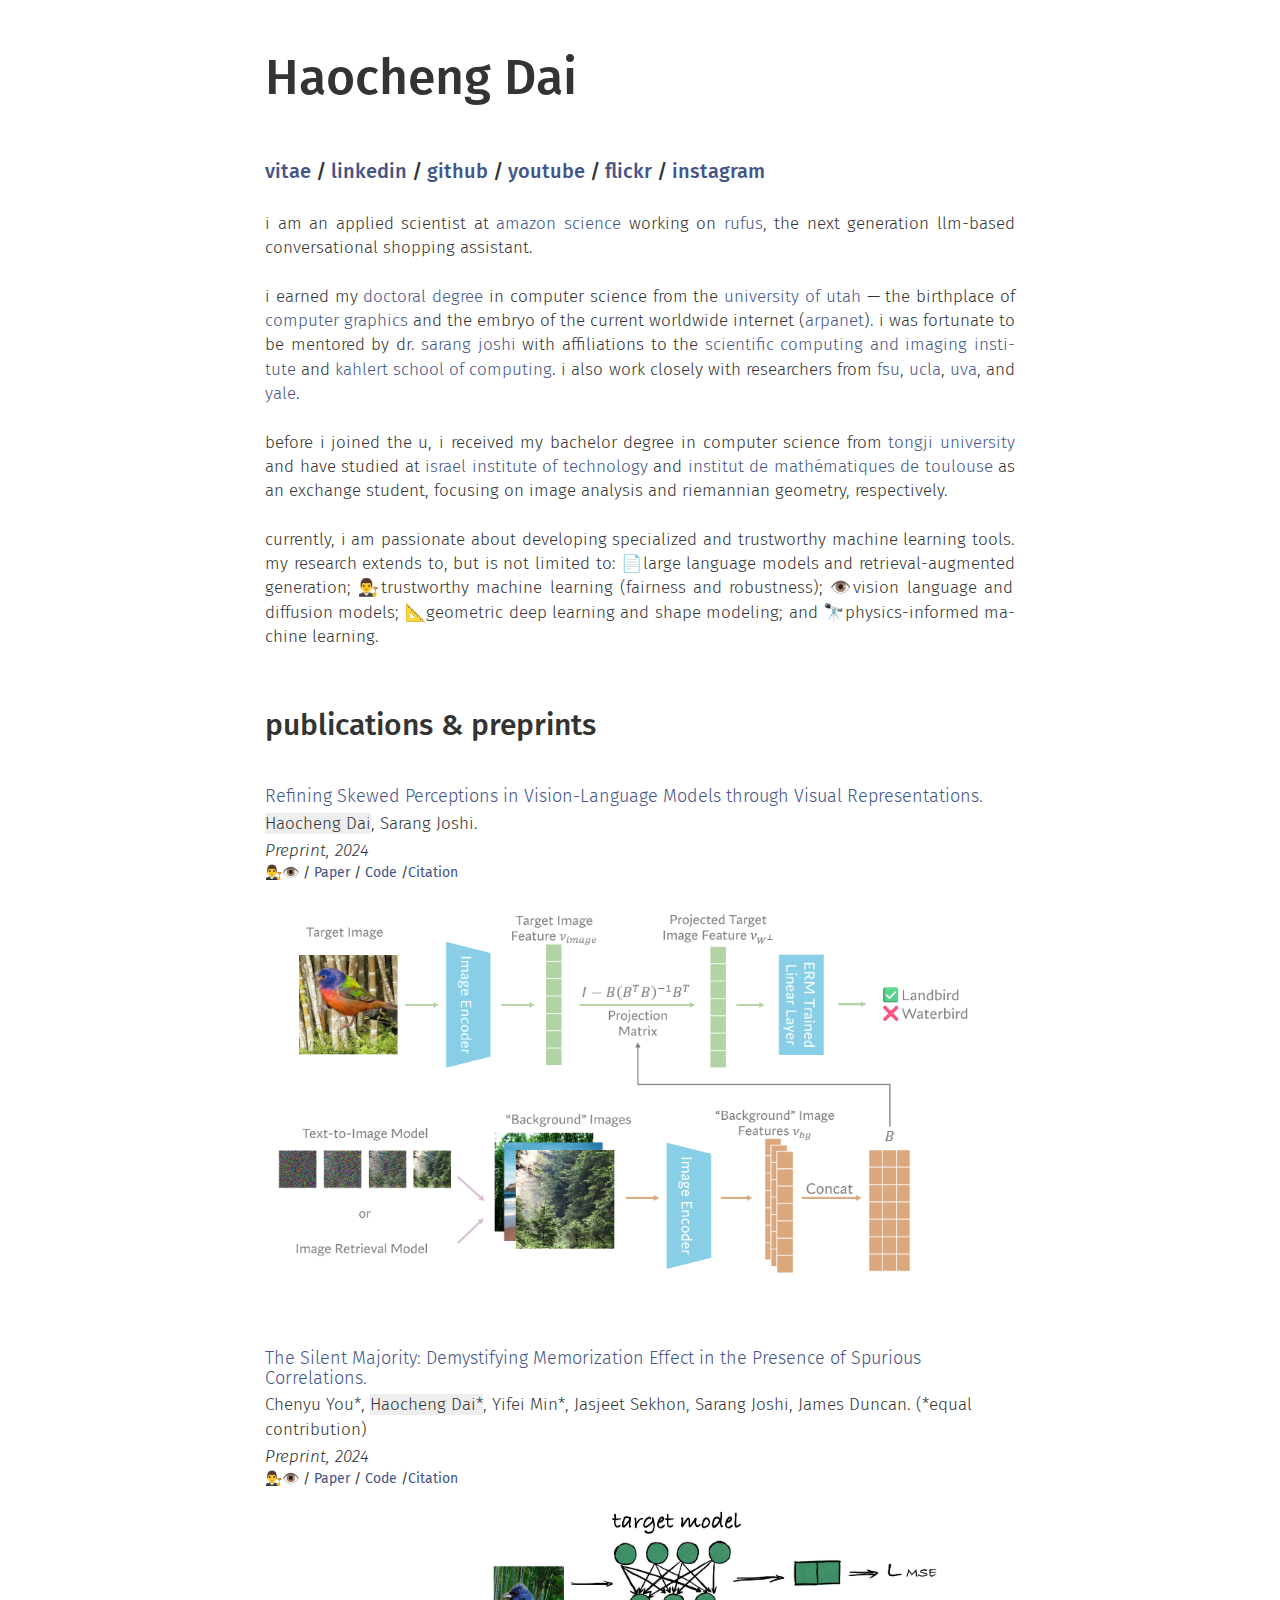
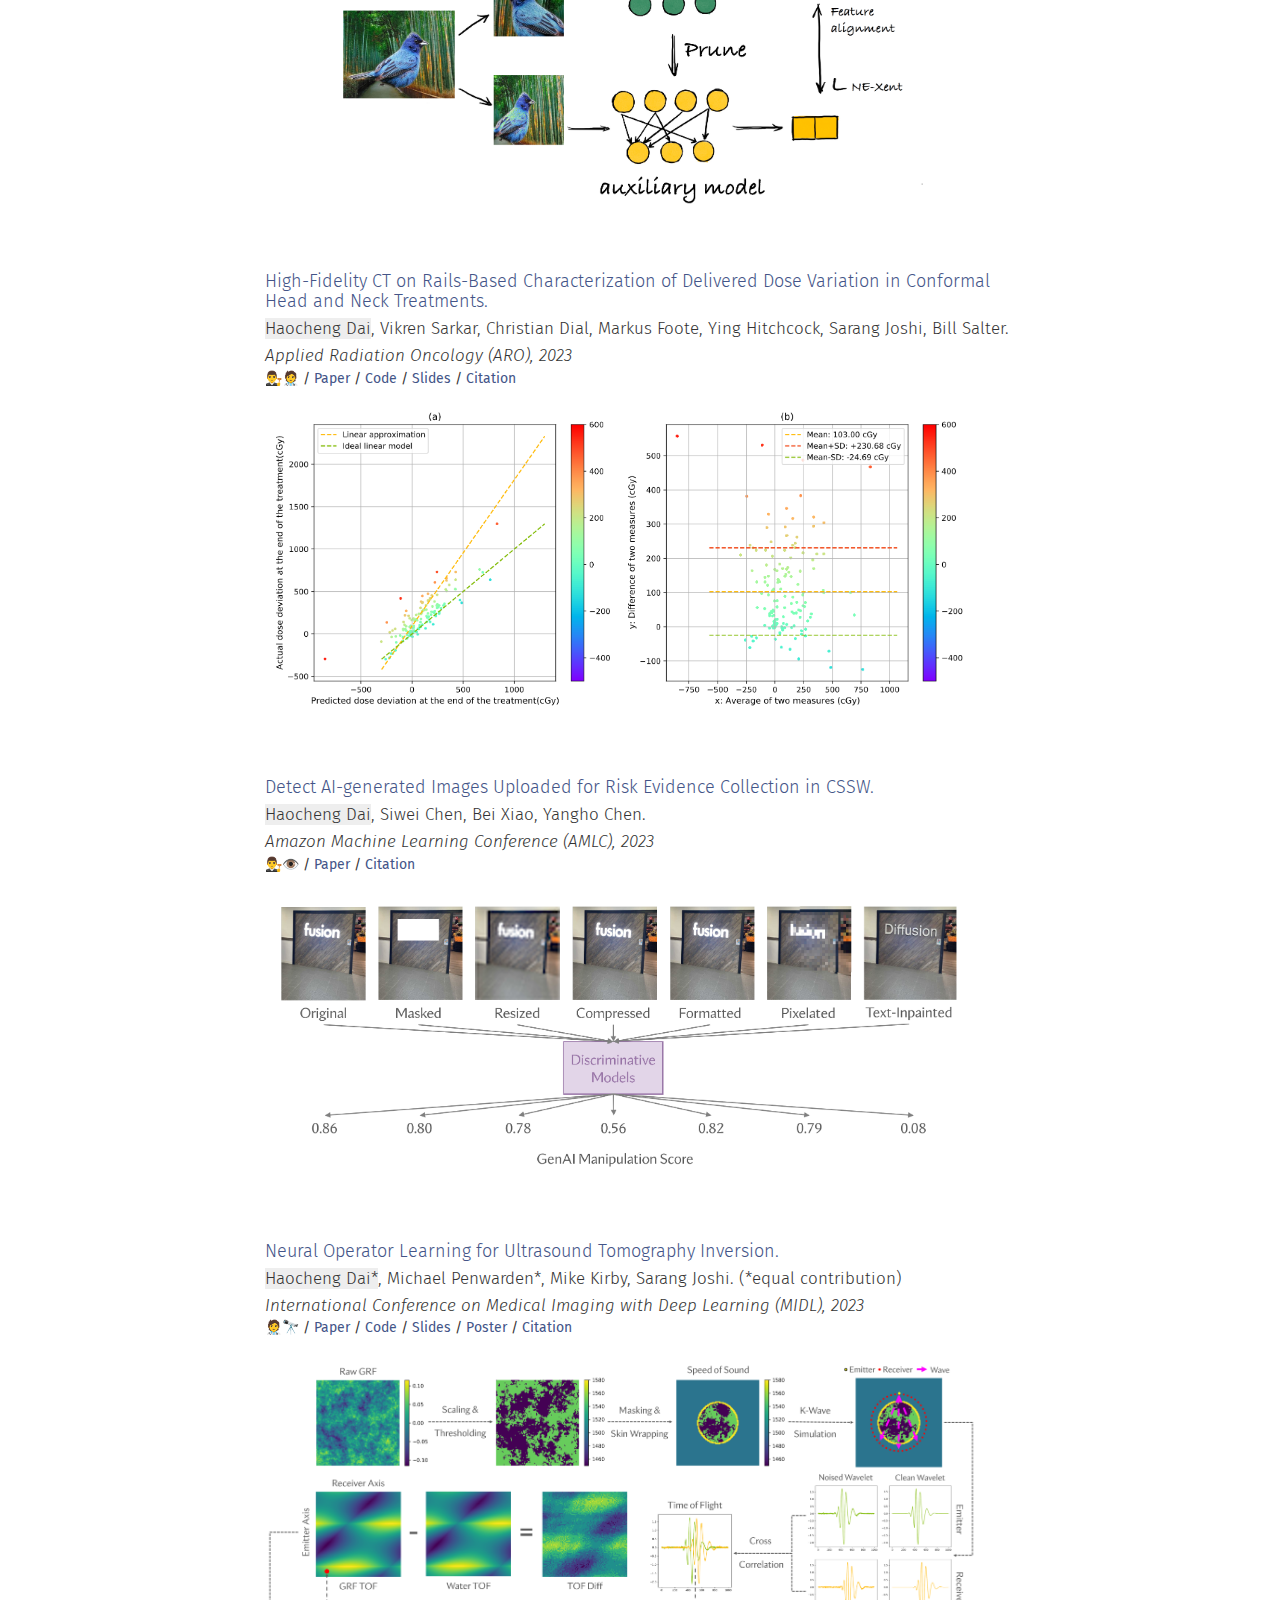
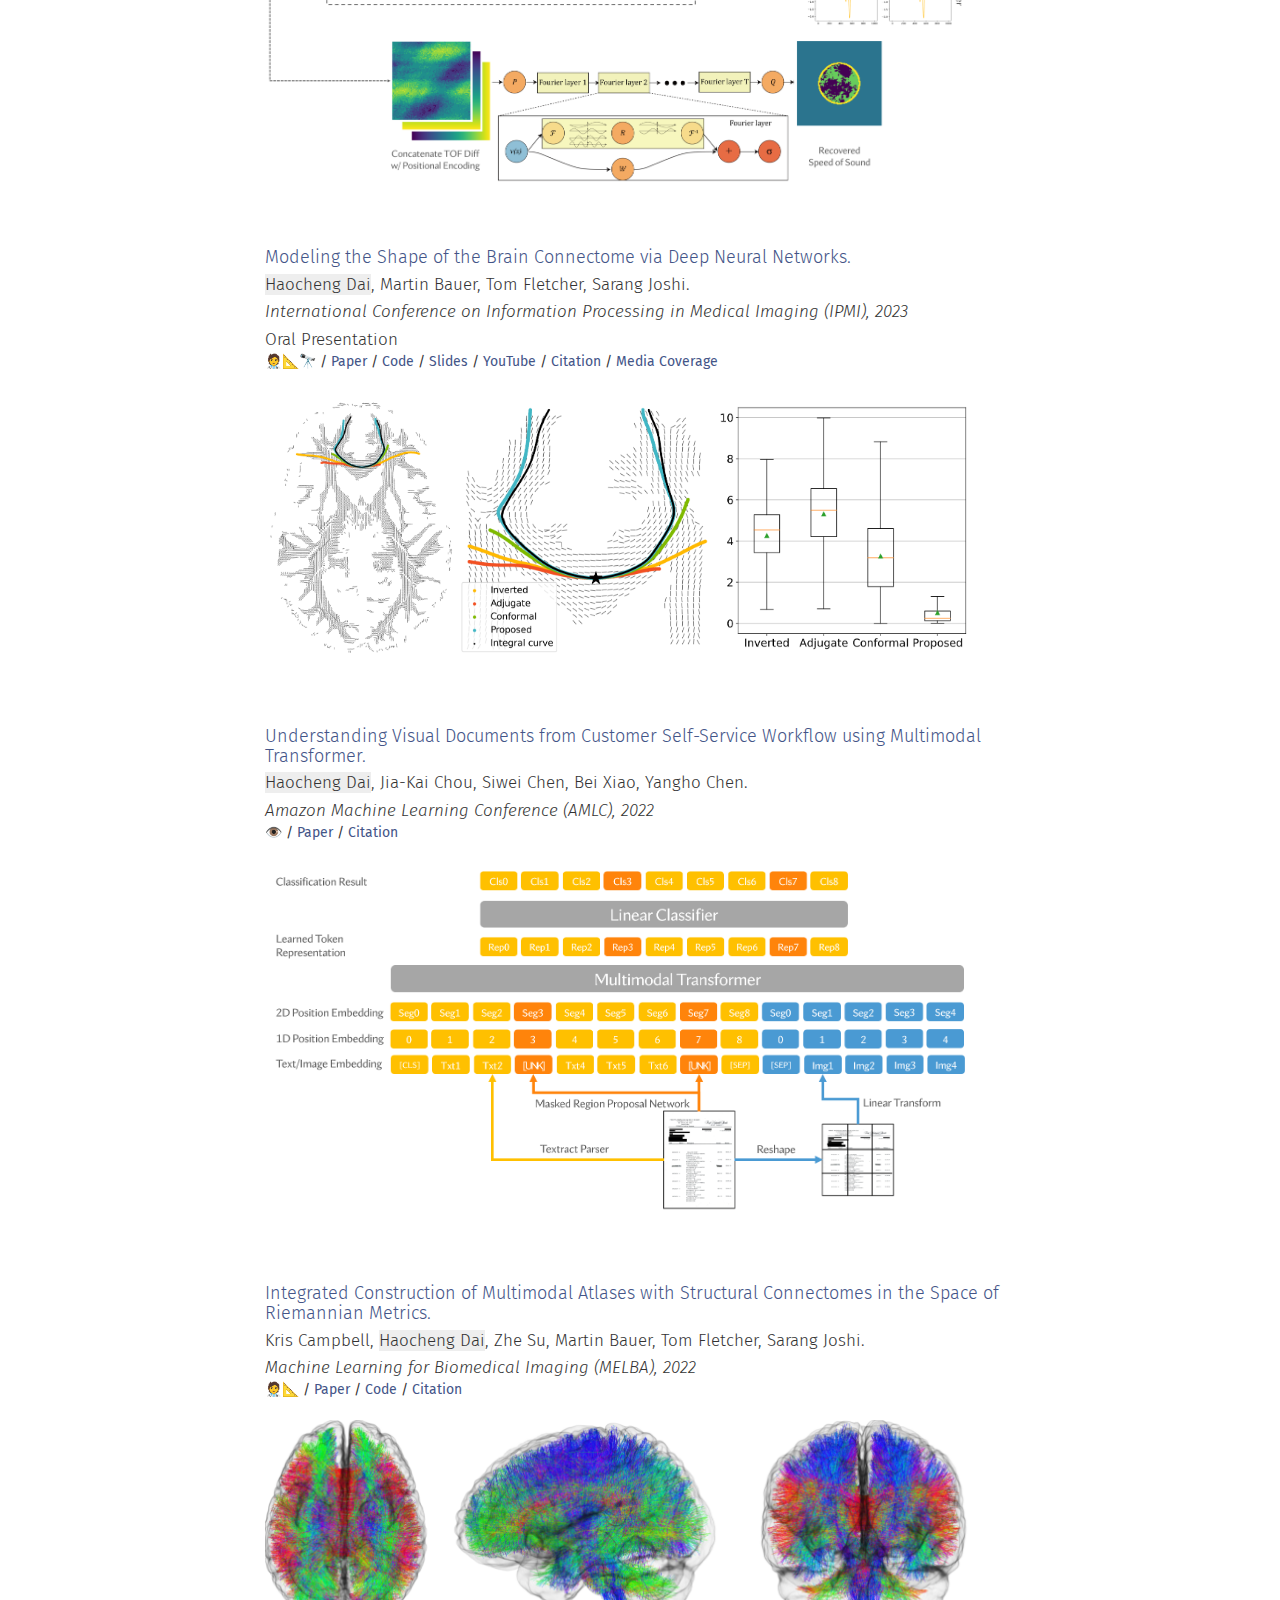
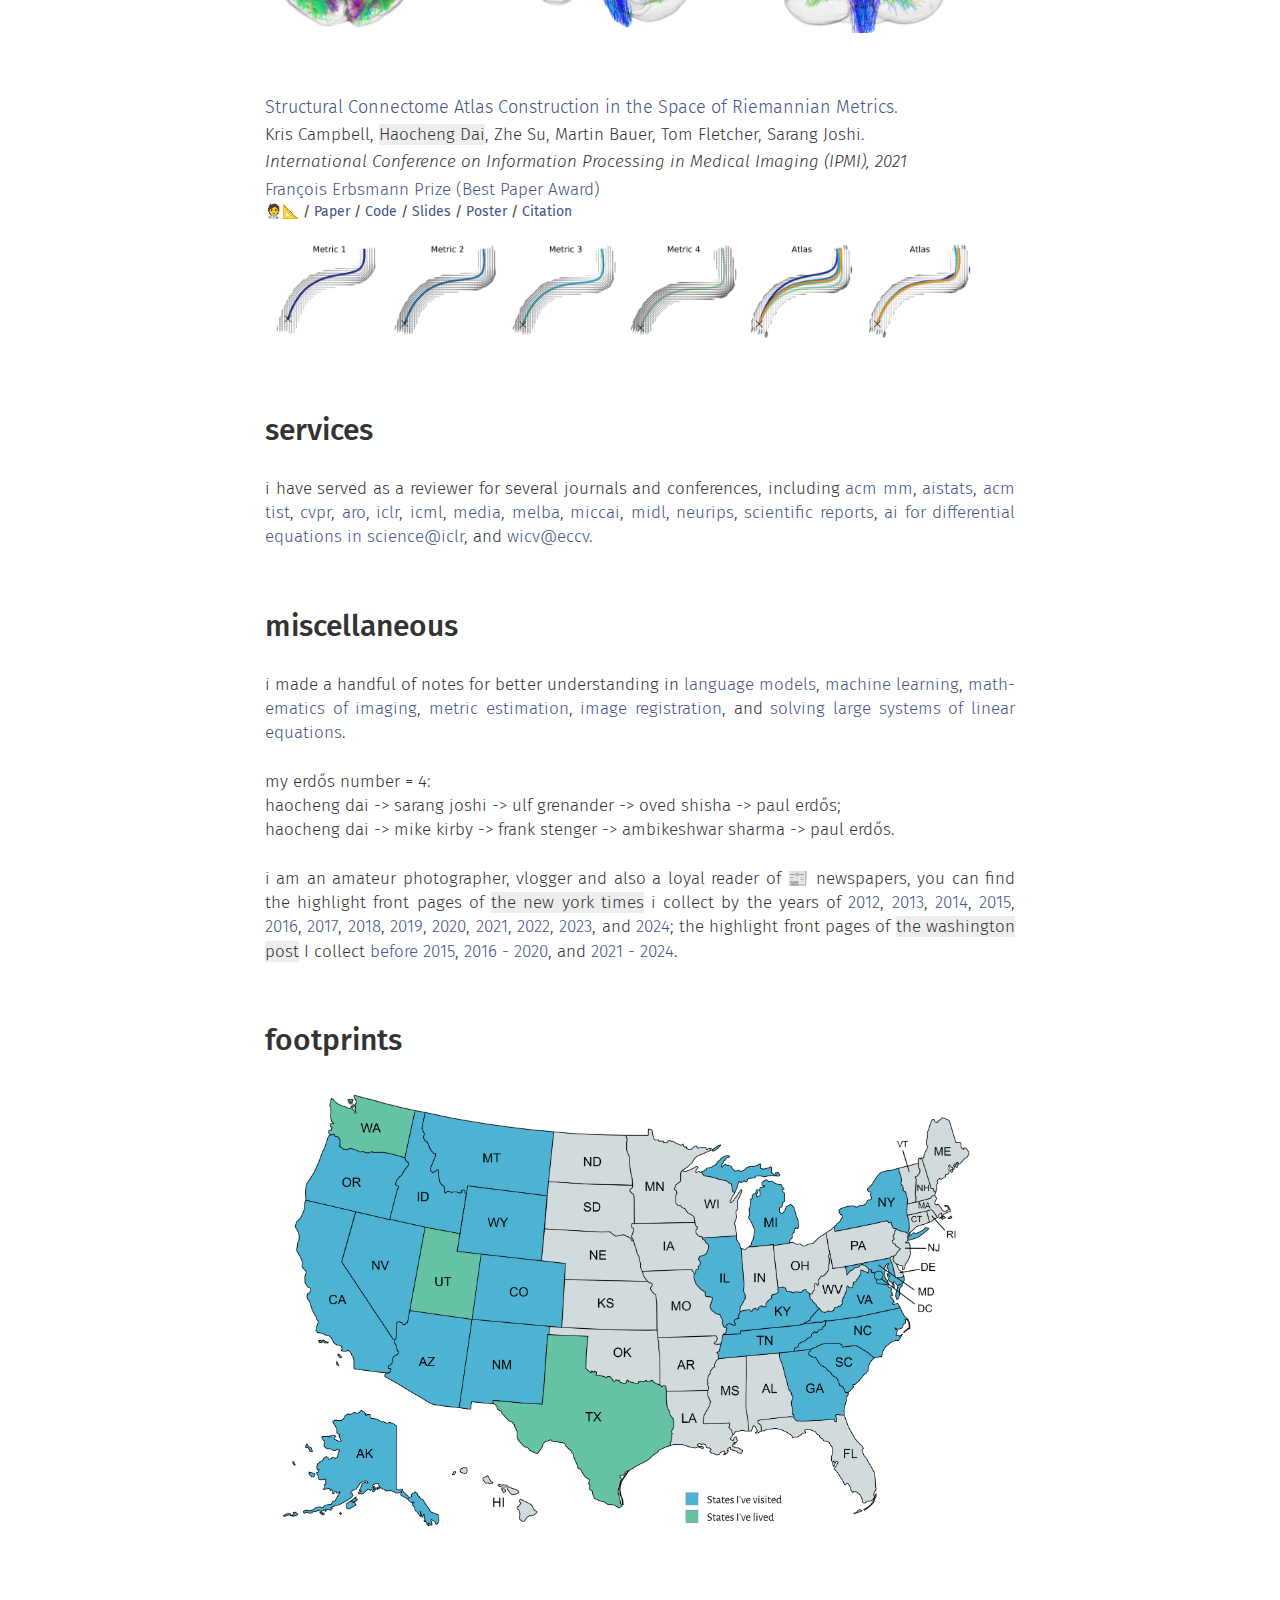
==== index.html @ 3c28c6ce "spurious added" ====
<!DOCTYPE html>
<html lang="en">

<head>
    <meta charset="utf-8">
    <title>Haocheng Dai</title>
    <meta name="description" content="i am an applied scientist at amazon.">
    <meta name="keywords" content="Haocheng Dai, haocheng">
    <meta name="author" content="Haocheng Dai">
    <link rel="stylesheet" href="https://maxcdn.bootstrapcdn.com/bootstrap/3.3.5/css/bootstrap.min.css">
    <link href="https://fonts.googleapis.com/css?family=Fira+Sans:300,400,500,600,700" rel="stylesheet">
    <link href="https://fonts.googleapis.com/css2?family=Newsreader:ital,wght@0,400;0,500;0,700;1,400&display=swap" rel="stylesheet">
    <link href="style.css" rel="stylesheet" type="text/css">
    <link href="pygments.css" rel="stylesheet" type="text/css">
</head>

<body>
    <div class="container">
        <div class="row top">
            <div class="col-lg-offset-2 col-lg-8 col-md-offset-1 col-md-10 col-sm-12">
                <div class="row">
                    <div class="col-md-10">
                        <h1>Haocheng Dai</h1>
                        <br>
                        <h3><a href="CV.pdf">vitae</a> / <a href="https://www.linkedin.com/in/haocheng-dai-982740113/">linkedin</a> / <a href="https://github.com/aarentai">github</a> / <a href="https://www.youtube.com/channel/UCVT8QysnCZqdisAyo0CI0-g?view_as=subscriber">youtube</a> / <a href="https://www.flickr.com/photos/189454914@N06/">flickr</a> / <a href="https://www.instagram.com/aarent/?hl=en">instagram</a></h3>
                    </div>
                </div>

                <div class="row" style="padding-top: 20px">
                    <div class="col-md-12">
                        <p class="justified-text">i am an applied scientist at <a href="https://www.amazon.science/">amazon science</a> working on <a href="https://www.aboutamazon.com/news/retail/how-to-use-amazon-rufus">rufus</a>, the next generation llm-based conversational shopping assistant. 
                        <br>
                        <br>
                        i earned my <a href="utah_diploma.pdf">doctoral degree</a> in computer science from the <a href="http://www.utah.edu">university of utah</a> — the birthplace of <a href="https://spectrum.ieee.org/history-of-computer-graphics-industry">computer graphics</a> and the embryo of the current worldwide internet (<a href="https://attheu.utah.edu/facultystaff/birth-of-the-internet/">arpanet</a>). i was fortunate to be mentored by dr. <a href="https://scholar.google.com/citations?user=GyqdQTEAAAAJ&hl=en">sarang joshi</a> with affiliations to the <a href="http://www.sci.utah.edu">scientific computing and imaging institute</a> and <a href="http://www.cs.utah.edu">kahlert school of computing</a>. i also work closely with researchers from <a href="http://www.fsu.edu">fsu</a>, <a href="http://www.ucla.edu">ucla</a>, <a href="http://www.virginia.edu">uva</a>, and <a href="http://www.yale.edu">yale</a>. 
                        <br>
                        <br>
                        before i joined the u, i received my bachelor degree in computer science from <a href="https://en.tongji.edu.cn/">tongji university</a> and have studied at <a href="https://www.technion.ac.il/en/home-2/">israel institute of technology</a> and <a href="https://www.math.univ-toulouse.fr/?lang=en">institut de mathématiques de toulouse</a> as an exchange student, focusing on image analysis and riemannian geometry, respectively. 
                        <br>
                        <br>
                        currently, i am passionate about developing specialized and trustworthy machine learning tools. my research extends to, but is not limited to: 📄large language models and retrieval-augmented generation; 👨‍⚖️trustworthy machine learning (fairness and robustness); 👁️vision language and diffusion models; 📐geometric deep learning and shape modeling; and 🔭physics-informed machine learning.
                        </p>                        
                        </div>
                </div><br>
                <br>

                <h4>publications & preprints</h4>
                <br>
                <div class="talk">
                    <h5><a
                            href="https://arxiv.org/abs/2405.14030">Refining Skewed Perceptions in Vision-Language Models through Visual Representations.</a></h5>
                    <ul>
                        <li><span class="highlighted">Haocheng Dai</span>, Sarang Joshi.</li>
                        <li class="venue"><i>Preprint, 2024</i></li>
                        👨‍⚖️👁️ / <a href="https://arxiv.org/abs/2405.14030">Paper</a> / <a href="https://github.com/aarentai/Spurious-VLM">Code</a> /<a href="./citations/nips2024.txt">Citation</a>
                    </ul>
                </div>
                <br>
                <p class="aligncenter">
                    <img src="./figures/nips2024.png" alt="pmb" width="95%" />
                </p>
                <br><br>

                <div class="talk">
                    <h5><a href="https://arxiv.org/abs/2405.14030">The Silent Majority: Demystifying Memorization Effect in the Presence of Spurious Correlations.</a></h5>
                    <ul>
                        <li>Chenyu You*, <span class="highlighted">Haocheng Dai*</span>, Yifei Min*, Jasjeet Sekhon, Sarang Joshi, James Duncan. (*equal contribution)</li>
                        <li class="venue"><i>Preprint, 2024</i></li>
                        👨‍⚖️👁️ / <a href="https://arxiv.org/abs/2405.14030">Paper</a> / <a href="https://github.com/aarentai/Spurious-VLM">Code</a> /<a href="./citations/nips2024.txt">Citation</a>
                    </ul>
                </div>
                <br>
                <p style="text-align: center;">
                    <img src="./figures/nature.png" alt="pmb" width="80%" />
                </p>
                <br><br>

                <div class="talk">
                    <h5><a
                            href="https://appliedradiationoncology.com/articles/high-fidelity-ct-on-rails-based-characterization-of-delivered-dose-variation-in-conformal-head-and-neck-treatments">High-Fidelity CT on Rails-Based Characterization of Delivered Dose Variation in Conformal Head and Neck Treatments.</a></h5>
                    <ul>
                        <li><span class="highlighted">Haocheng Dai</span>, Vikren Sarkar, Christian Dial, Markus Foote, Ying Hitchcock, Sarang Joshi, Bill Salter.</li>
                        <li class="venue"><i>Applied Radiation Oncology (ARO), 2023</i></li>
                        👨‍⚖️🧑‍⚕️ / <a href="https://cdn.agilitycms.com/applied-radiation-oncology/PDFs/issues/ARO_12-23_Dai.pdf">Paper</a> / <a href="https://github.com/aarentai/Radiation-Oncology">Code</a> / <a href="./slides/aro2023.pdf">Slides</a> / <a href="./citations/aro2023.txt">Citation</a>
                    </ul>
                </div>
                <br>
                <p class="aligncenter">
                    <img src="./figures/aro2023.png" alt="pmb" width="95%" />
                </p>
                <br><br>
                
                <div class="talk">
                    <h5><a href="https://drive.google.com/file/d/16-bv_mvt8WwnHbXCkW_kExM0g817Ki03/view?usp=sharing"> Detect AI-generated Images Uploaded for Risk Evidence Collection in CSSW.</a></h5>
                    <ul>
                        <li><span class="highlighted">Haocheng Dai</span>, Siwei Chen, Bei Xiao, Yangho Chen.</li>
                        <li class="venue"><i>Amazon Machine Learning Conference (AMLC), 2023</i></li>
                        👨‍⚖️👁️ / <a href="https://drive.google.com/file/d/16-bv_mvt8WwnHbXCkW_kExM0g817Ki03/view?usp=sharing">Paper</a> / <a href="./citations/amlc2023.txt">Citation</a>
                    </ul>
                </div>
                <br>
                <p class="aligncenter">
                    <img src="./figures/amlc2023.png" alt="ipmi" width="95%" />
                </p>
                <br><br>
                
                <div class="talk">
                    <h5><a href="https://openreview.net/forum?id=tSokLyjvW5">Neural Operator Learning for Ultrasound Tomography Inversion.</a></h5>
                    <ul>
                        <li><span class="highlighted">Haocheng Dai*</span>, Michael Penwarden*, Mike Kirby, Sarang Joshi. (*equal contribution)</li>
                        <li class="venue"><i>International Conference on Medical Imaging with Deep Learning (MIDL), 2023</i></li>
                        🧑‍⚕️🔭 / <a href="https://arxiv.org/abs/2304.03297">Paper</a> / <a href="https://github.com/aarentai/Ultrasound-Tfno-MIDL">Code</a> / <a href="./slides/midl2023.pdf">Slides</a> / <a href="./posters/midl2023.pdf">Poster</a> / <a href="./citations/midl2023.txt">Citation</a>
                    </ul>
                </div>
                <br>
                <p class="aligncenter">
                    <img src="./figures/midl2023.png" alt="midl" width="95%" />
                </p>
                <br><br>
                
                <div class="talk">
                    <h5><a href="https://link.springer.com/chapter/10.1007/978-3-031-34048-2_23">Modeling the Shape of the Brain Connectome via Deep Neural Networks.</a></h5>
                    <ul>
                        <li><span class="highlighted">Haocheng Dai</span>, Martin Bauer, Tom Fletcher, Sarang Joshi.</li>
                        <li class="venue"><i>International Conference on Information Processing in Medical Imaging (IPMI), 2023</i></li>
                        <li class="venue">Oral Presentation</li>
                        🧑‍⚕️📐🔭 / <a href="https://arxiv.org/abs/2203.06122">Paper</a> / <a href="https://github.com/aarentai/Metric-Cnn-3D-IPMI">Code</a> / <a href="./slides/ipmi2023.pdf">Slides</a> / <a href="https://youtu.be/Dwn2Gp8HFJ8">YouTube</a> / <a href="./citations/ipmi2023.txt">Citation</a> / <a href="https://towardsdatascience.com/ml-neuroscience-march-2022-must-reads-4d5d32dc80ed">Media Coverage</a>
                    </ul>
                </div>
                <br>
                <p class="aligncenter">
                    <img src="./figures/ipmi2023.png" alt="ipmi" width="95%" />
                </p>
                <br><br>
                
                <div class="talk">
                    <h5><a href="https://drive.google.com/file/d/1EQsFFwbGwwq9cH_u4mN77yxQB0xgDdo6/view?usp=sharing">
                            Understanding Visual Documents from Customer Self-Service Workflow using Multimodal Transformer.</a></h5>
                    <ul>
                        <li><span class="highlighted">Haocheng Dai</span>, Jia-Kai Chou, Siwei Chen, Bei Xiao, Yangho Chen.</li>
                        <li class="venue"><i>Amazon Machine Learning Conference (AMLC), 2022</i></li>
                        👁️ / <a href="https://drive.google.com/file/d/1EQsFFwbGwwq9cH_u4mN77yxQB0xgDdo6/view?usp=sharing">Paper</a> / <a href="./citations/amlc2022.txt">Citation</a>
                    </ul>
                </div>
                <br>
                <p class="aligncenter">
                    <img src="./figures/amlc2022.png" alt="ipmi" width="95%" />
                </p>
                <br><br>
                
                <div class="talk">
                    <h5><a href="https://www.melba-journal.org/papers/2022:016.html">Integrated Construction of Multimodal Atlases with Structural Connectomes in the Space of Riemannian Metrics.</a></h5>
                    <ul>
                        <li>Kris Campbell, <span class="highlighted">Haocheng Dai</span>, Zhe Su, Martin Bauer, Tom Fletcher, Sarang Joshi.</li>
                        <li class="venue"><i>Machine Learning for Biomedical Imaging (MELBA), 2022</i></li>
                        🧑‍⚕️📐 / <a href="https://arxiv.org/abs/2109.09808">Paper</a> / <a href="https://github.com/aarentai/Atlas-Building-3D">Code</a> / <a href="./citations/melba2022.txt">Citation</a>
                    </ul>
                    <br>
                </div>
                <p class="aligncenter">
                    <img src="./figures/melba2022.png" alt="melba" width="95%" />
                </p>
                <br><br>
                
                <div class="talk">
                    <h5><a href="https://link.springer.com/chapter/10.1007/978-3-030-78191-0_23">Structural Connectome Atlas Construction in the Space of Riemannian Metrics.</a></h5>
                    <ul>
                        <li>Kris Campbell, <span class="highlighted">Haocheng Dai</span>, Zhe Su, Martin Bauer, Tom Fletcher, Sarang Joshi.</li>
                        <li class="venue"><i>International Conference on Information Processing in Medical Imaging (IPMI), 2021</i></li>
                        <li class="venue"><a href="https://www.ipmi2023.org/en/ERBSMANN-PRIZES.html">François Erbsmann Prize (Best Paper Award)</a></li>
                        🧑‍⚕️📐 / <a href="https://arxiv.org/abs/2103.05730">Paper</a> / <a href="https://github.com/aarentai/Atlas-Building-2D">Code</a> / <a href="./slides/ipmi2021.pdf">Slides</a> / <a href="./posters/ipmi2021.pdf">Poster</a> / <a href="./citations/ipmi2021.txt">Citation</a>
                    </ul>
                </div>
                <p class="aligncenter">
                    <img src="./figures/ipmi2021.png" alt="ipmi" width="95%" />
                </p>
                <br>
                <br>

                <h4>services</h4>
                <br>
                <p class="justified-text">
                    i have served as a reviewer for several journals and conferences, including <a href="https://2024.acmmm.org/">acm mm</a>, <a href="https://virtual.aistats.org/">aistats</a>, <a href="https://dl.acm.org/journal/tist">acm tist</a>, <a href="https://cvpr.thecvf.com/">cvpr</a>, <a href="https://www.appliedradiationoncology.com/">aro</a>, <a href="https://iclr.cc/">iclr</a>, <a href="https://icml.cc/">icml</a>, <a href="https://www.sciencedirect.com/journal/medical-image-analysis">media</a>, <a href="https://www.melba-journal.org/">melba</a>, <a href="https://conferences.miccai.org/2024/en/">miccai</a>, <a href="https://www.midl.io/">midl</a>, <a href="https://neurips.cc/">neurips</a>, <a href="https://www.nature.com/srep/">scientific reports</a>, <a href="https://ai4diffeqtnsinsci.github.io/program_committee">ai for differential equations in science@iclr</a>, and <a href="https://sites.google.com/view/wicveccv2024/home">wicv@eccv</a>.
                </p>
                <br>
                <br>
                
                <h4>miscellaneous</h4>
                <br>
                <p class="justified-text">
                    i made a handful of notes for better understanding in <a href="./notes/NoteonLanguageModels.pdf">language models</a>, <a href="./notes/NoteonMachineLearning.pdf">machine learning</a>, <a href="./notes/NoteonMathematicsofImaging.pdf">mathematics of imaging</a>, <a href="./notes/NoteonMetricEstimation.pdf">metric estimation</a>, <a href="./notes/NoteonRegistration.pdf">image registration</a>, and <a href="./notes/NoteonConjugateGradientMethod.pdf">solving large systems of linear equations</a>.<br>
                    <br>
                    my erdős number = 4:<br>
                    haocheng dai -> sarang joshi -> ulf grenander -> oved shisha -> paul erdős; <br>
                    haocheng dai -> mike kirby -> frank stenger -> ambikeshwar sharma -> paul erdős. <br>
                    <br>
                    i am an amateur photographer, vlogger and also a loyal reader of 📰 newspapers, you can
                    find the highlight front pages of <span class="highlighted">the new york times</span> i collect by the years of <a href="./NYTimes/NYT2012highlight.pdf">2012</a>, <a href="./NYTimes/NYT2013highlight.pdf">2013</a>, <a href="./NYTimes/NYT2014highlight.pdf">2014</a>, <a href="./NYTimes/NYT2015highlight.pdf">2015</a>, <a href="./NYTimes/NYT2016highlight.pdf">2016</a>, <a href="./NYTimes/NYT2017highlight.pdf">2017</a>, <a href="./NYTimes/NYT2018highlight.pdf">2018</a>, <a href="./NYTimes/NYT2019highlight.pdf">2019</a>, <a href="./NYTimes/NYT2020highlight.pdf">2020</a>, <a href="./NYTimes/NYT2021highlight.pdf">2021</a>, <a href="./NYTimes/NYT2022highlight.pdf">2022</a>, <a href="./NYTimes/NYT2023highlight.pdf">2023</a>, and <a href="./NYTimes/NYT2024highlight.pdf">2024</a>; the highlight front pages of <span class="highlighted">the washington post</span> I collect <a href="./WaPo/before2015.pdf">before 2015</a>, <a href="./WaPo/2016-2020.pdf">2016 - 2020</a>, and <a href="./WaPo/2021-2024.pdf">2021 - 2024</a>.
                </p>
                <br>
                <br>
                

                <h4>footprints</h4>
                <br>
                <p class="aligncenter">
                    <img src="./figures/MapChart_Map.png" alt="ipmi" width="95%" />
                </p>
                <br>
                <br>

            </div>
        </div>
    </div>

    <script>
        (function (i, s, o, g, r, a, m) {
            i['GoogleAnalyticsObject'] = r; i[r] = i[r] || function () {
                (i[r].q = i[r].q || []).push(arguments)
            }, i[r].l = 1 * new Date(); a = s.createElement(o),
                m = s.getElementsByTagName(o)[0]; a.async = 1; a.src = g; m.parentNode.insertBefore(a, m)
        })(window, document, 'script', 'https://www.google-analytics.com/analytics.js', 'ga');
        ga('create', 'UA-82486201-1', 'auto');
        ga('send', 'pageview');
    </script>
</body>

</html>
---- style.css ----
@font-face{
	font-family: 'Fira Sans', sans-serif;
}

.front-page { margin-right: 25px ; font-family: "Lato"; font-size:16px; }

.inblog { font-family: "Lato"; font-weight: 400; margin-right: 25px;}
.inblog h3 { margin-bottom: 5px; font-size: 18px; font-family: "Lato"; font-weight: 310;}


*{margin:0;padding:0;}
a { color: #445588; text-decoration: none; }/*4b2d83,ea56c4,752fb6*/
a:hover {
	background-color: #eeeeee;
	color: #445588;
	text-decoration: none;
}

.highlighted {
	background-color: #eeeeee;
}

.top {padding-top: 40px;}

.justified-text {
	text-align: justify;
	/* Aligns the text to both sides */
	hyphens: auto;
	/* Enables automatic hyphenation */
	word-break: break-word;
	/* Ensures proper word-breaking */
	/* line-height: 1.6; */
	/* Improves line spacing for readability */
}

::selection {
	background-color: #445588;
	color: #ffffff;
}

h1 {
	font-family: 'Fira Sans', sans-serif;
	font-weight: 500;
	font-size:50px;
	margin-bottom: 15px;
	margin-top: 10px;
}

h2 {
	font-family: 'Fira Sans', sans-serif;
	font-weight: 400;
	font-size: 18px;
	margin-bottom: 4px;
	margin-top: 0px;
}

h3 {
	font-family: 'Fira Sans', sans-serif;
	font-weight: 450;
	font-size: 20px;
	margin-top: 20px;
}

h4 {
	font-family: 'Fira Sans', sans-serif;
	font-weight: 500;
	font-size: 30px;
	margin-bottom: 10px;
	margin-top: 10px;
}

h5 {
	font-family: 'Fira Sans', sans-serif;
	font-weight: 390;
	font-size: 18px;
	margin-bottom: 5px;
	margin-top: 15px;
}

p {
	font-family: 'Fira Sans', sans-serif;
	font-weight: 380;
	font-size: 17px;
	margin-bottom: 10px;
}


.blog p {
	font-family: 'Fira Sans', sans-serif;
	font-weight: 400;
	font-size: 21px;
	margin-bottom: 20px;
	text-align: justify;
	margin-top: 5px;
}


.blog h5 {
	font-family: 'Fira Sans', sans-serif;
	font-weight: 400;
	font-size: 20px;
	margin-bottom: 8px;
	margin-top: 15px;
}


.venue {
	padding-top: 3px;
}

pre {margin-bottom: 20px; padding-bottom: 5px;}


.address {margin: 15px 0 20px 60px;}
.address li {list-style-type: none; margin-bottom: 3px;}

.talk {
	margin: 0 0 0 0;
	font-family: 'Fira Sans', sans-serif;
}
.talk ul {
	margin: 0 0 0px 0px;

}
.talk li {
	list-style-type: none;
	margin: 0 0 0px 0px;
	font-family: 'Fira Sans', sans-serif;
	font-weight: 300;
	font-size: 17px;
}

.col { width: 350px; margin: 0 40px 8px 0; float: left; font-size: .95em; padding: 0 0 0px 10px; }
	.col.last { width: 615px; margin-right: 0; padding: 0 0 0 0;}

#cv li { list-style-type: none;}

.cv h4 {
	padding-top: 20px;
}


#footer { clear: both; border-top: 1px solid #ddd; padding: 20px 0; font-size: .9em; color: #999; }

IMG.displayed {
    display: inline-block;
    vertical-align: right;
    float: none;
    margin-right: auto;
	padding-right: 0px;
	margin-right: 0px;
}

code {
    margin-left: auto;
    margin-right: auto;
}

.blogtimestamp {
	font-size: 13px;
	color: #707070;
}

.post h1 {
	font-family: 'Fira Sans', sans-serif;
	font-weight: 500;
	font-size:35px;
	margin-bottom: 15px;
	margin-top: 10px;
}


.post h2 {
	font-family: 'Fira Sans', sans-serif;
	font-weight: 500;
	font-size:30px;
	margin-bottom: 15px;
	margin-top: 30px;
}

.post h3 {
	font-family: 'Fira Sans', sans-serif;
	font-weight: 500;
	font-size:25px;
	margin-bottom: 15px;
	margin-top: 30px;
}

.post h4 {
	font-family: 'Fira Sans', sans-serif;
	font-weight: 500;
	font-size:20px;
	margin-bottom: 15px;
	margin-top: 20px;
}

.post p {
	font-family: 'Fira Sans', sans-serif;
	font-weight: 400;
	font-size: 16px;
	margin-bottom: 10px;
}

.post pre {
	margin-top: 20px;
}

.meta p {
	font-size: 16px;
	color: #909090;
	padding-bottom: 5px;
}

.meta a {
	color: #909090;
}
---- pygments.css ----
.highlight  { background: #ffffff; }
.highlight .c { color: #999988; font-style: italic } /* Comment */
.highlight .k { font-weight: bold } /* Keyword */
.highlight .o { font-weight: bold } /* Operator */
.highlight .cm { color: #999988; font-style: italic } /* Comment.Multiline */
.highlight .cp { color: #999999; font-weight: bold } /* Comment.Preproc */
.highlight .c1 { color: #999988; font-style: italic } /* Comment.Single */
.highlight .cs { color: #999999; font-weight: bold; font-style: italic } /* Comment.Special */
.highlight .gd { color: #000000; background-color: #ffdddd } /* Generic.Deleted */
.highlight .gd .x { color: #000000; background-color: #ffaaaa } /* Generic.Deleted.Specific */
.highlight .ge { font-style: italic } /* Generic.Emph */
.highlight .gr { color: #aa0000 } /* Generic.Error */
.highlight .gh { color: #999999 } /* Generic.Heading */
.highlight .gi { color: #000000; background-color: #ddffdd } /* Generic.Inserted */
.highlight .gi .x { color: #000000; background-color: #aaffaa } /* Generic.Inserted.Specific */
.highlight .go { color: #888888 } /* Generic.Output */
.highlight .gp { color: #555555 } /* Generic.Prompt */
.highlight .gs { font-weight: bold } /* Generic.Strong */
.highlight .gu { color: #aaaaaa } /* Generic.Subheading */
.highlight .gt { color: #aa0000 } /* Generic.Traceback */
.highlight .kc { font-weight: bold } /* Keyword.Constant */
.highlight .kd { font-weight: bold } /* Keyword.Declaration */
.highlight .kp { font-weight: bold } /* Keyword.Pseudo */
.highlight .kr { font-weight: bold } /* Keyword.Reserved */
.highlight .kt { color: #445588; font-weight: bold } /* Keyword.Type */
.highlight .m { color: #009999 } /* Literal.Number */
.highlight .s { color: #d14 } /* Literal.String */
.highlight .na { color: #008080 } /* Name.Attribute */
.highlight .nb { color: #0086B3 } /* Name.Builtin */
.highlight .nc { color: #445588; font-weight: bold } /* Name.Class */
.highlight .no { color: #008080 } /* Name.Constant */
.highlight .ni { color: #800080 } /* Name.Entity */
.highlight .ne { color: #990000; font-weight: bold } /* Name.Exception */
.highlight .nf { color: #990000; font-weight: bold } /* Name.Function */
.highlight .nn { color: #555555 } /* Name.Namespace */
.highlight .nt { color: #000080 } /* Name.Tag */
.highlight .nv { color: #008080 } /* Name.Variable */
.highlight .ow { font-weight: bold } /* Operator.Word */
.highlight .w { color: #bbbbbb } /* Text.Whitespace */
.highlight .mf { color: #009999 } /* Literal.Number.Float */
.highlight .mh { color: #009999 } /* Literal.Number.Hex */
.highlight .mi { color: #009999 } /* Literal.Number.Integer */
.highlight .mo { color: #009999 } /* Literal.Number.Oct */
.highlight .sb { color: #d14 } /* Literal.String.Backtick */
.highlight .sc { color: #d14 } /* Literal.String.Char */
.highlight .sd { color: #d14 } /* Literal.String.Doc */
.highlight .s2 { color: #d14 } /* Literal.String.Double */
.highlight .se { color: #d14 } /* Literal.String.Escape */
.highlight .sh { color: #d14 } /* Literal.String.Heredoc */
.highlight .si { color: #d14 } /* Literal.String.Interpol */
.highlight .sx { color: #d14 } /* Literal.String.Other */
.highlight .sr { color: #009926 } /* Literal.String.Regex */
.highlight .s1 { color: #d14 } /* Literal.String.Single */
.highlight .ss { color: #990073 } /* Literal.String.Symbol */
.highlight .bp { color: #999999 } /* Name.Builtin.Pseudo */
.highlight .vc { color: #008080 } /* Name.Variable.Class */
.highlight .vg { color: #008080 } /* Name.Variable.Global */
.highlight .vi { color: #008080 } /* Name.Variable.Instance */
.highlight .il { color: #009999 } /* Literal.Number.Integer.Long */
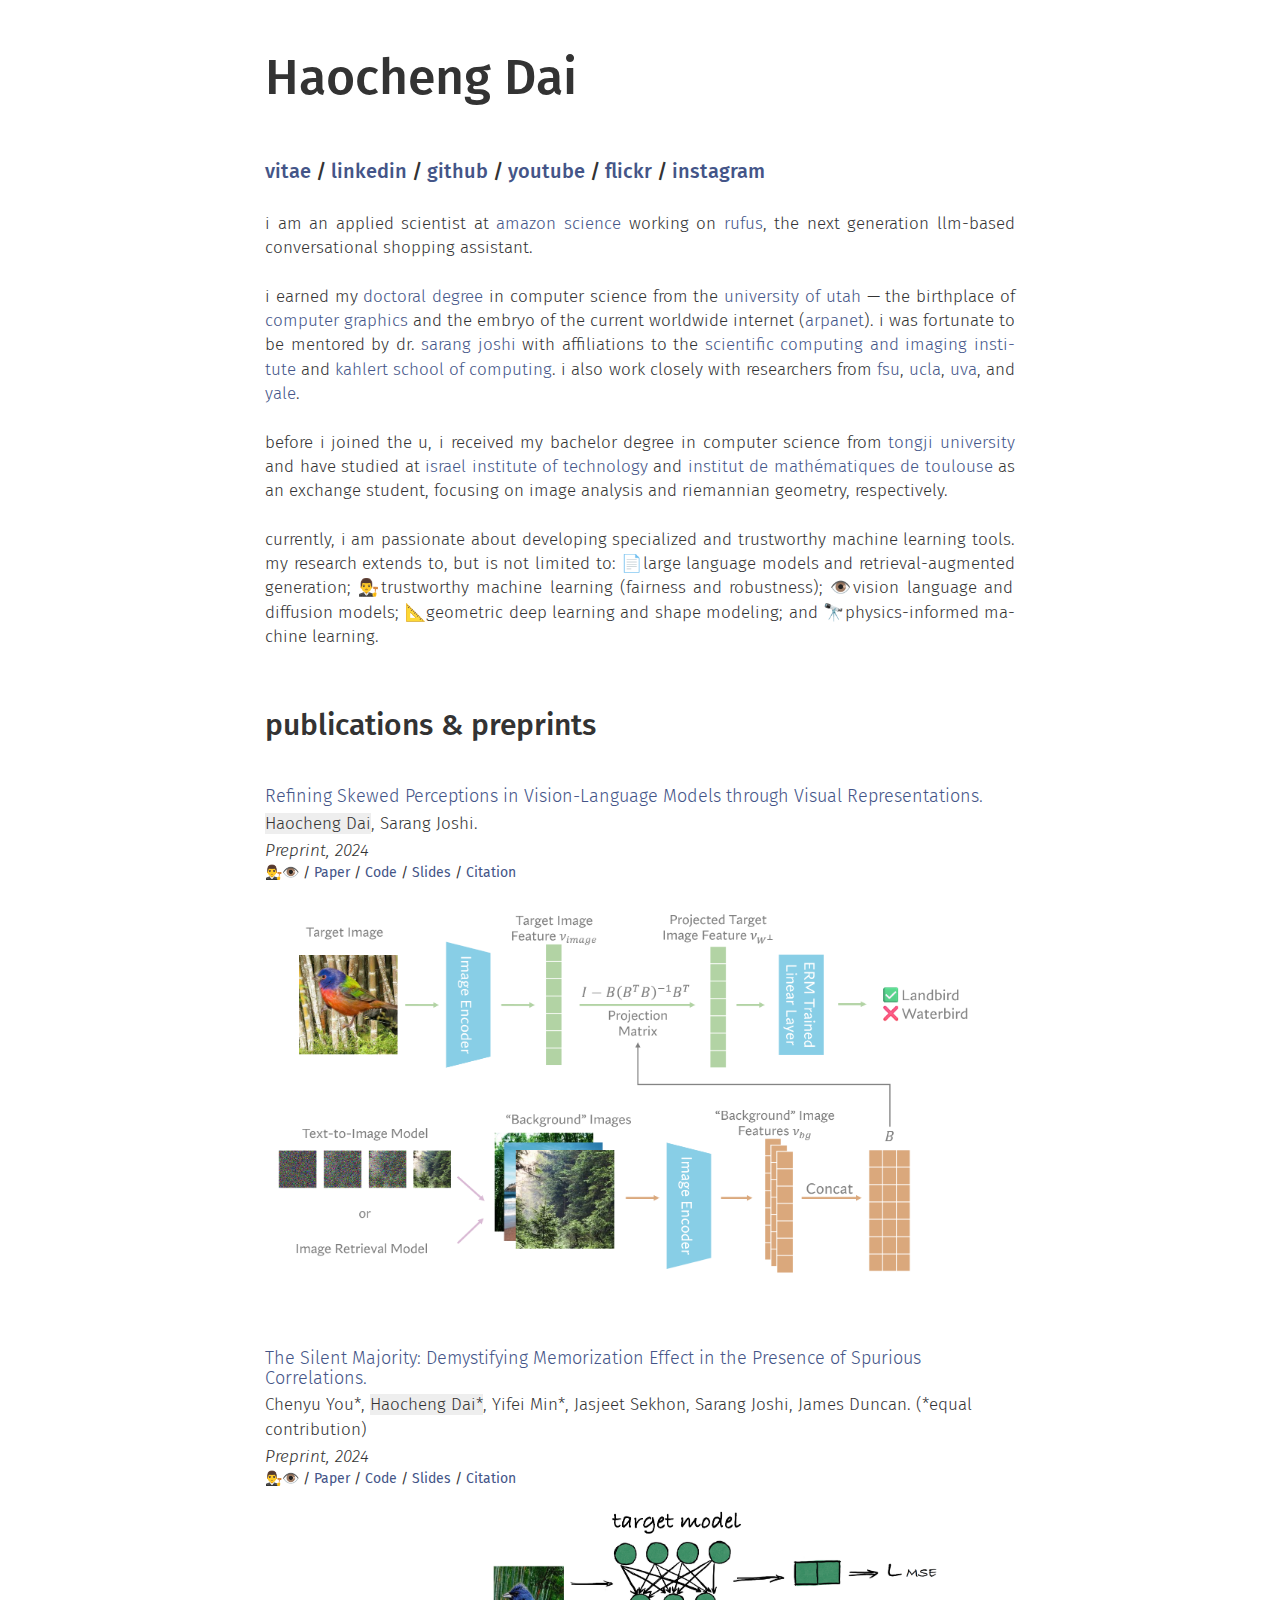
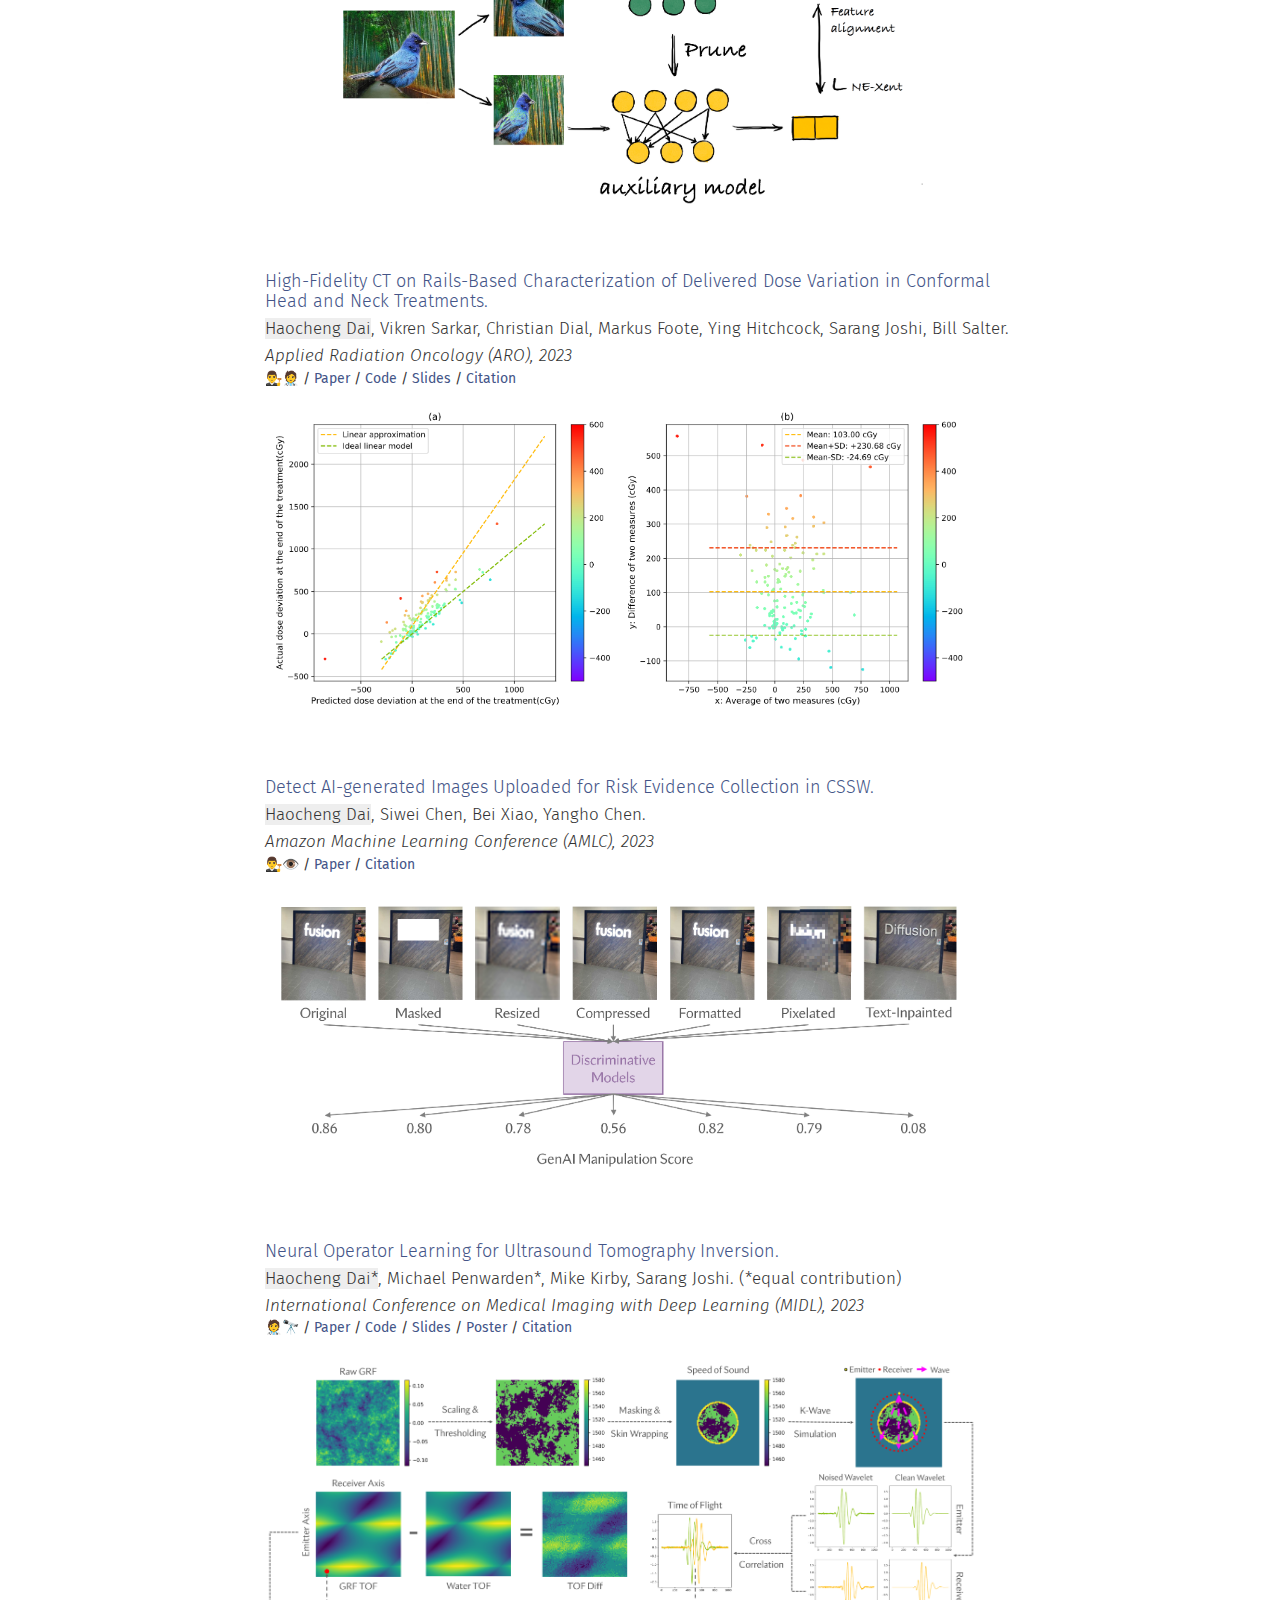
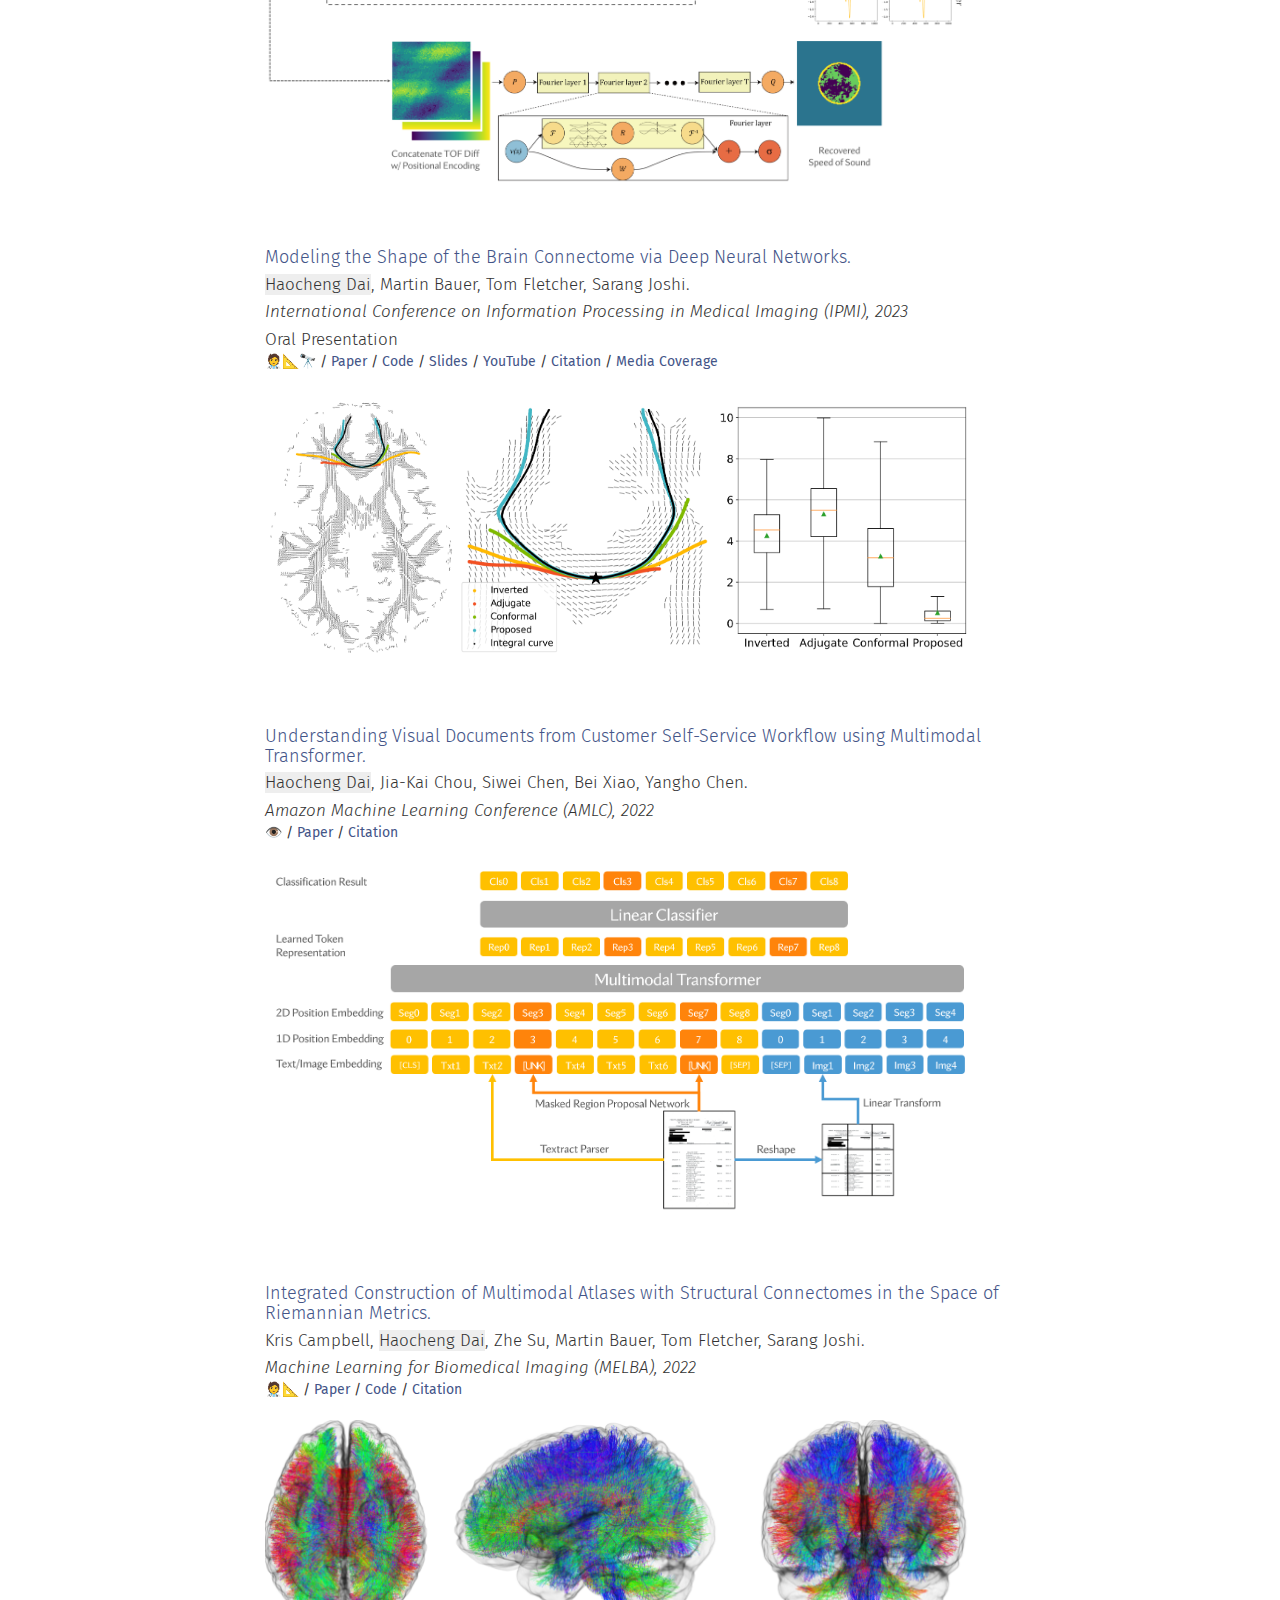
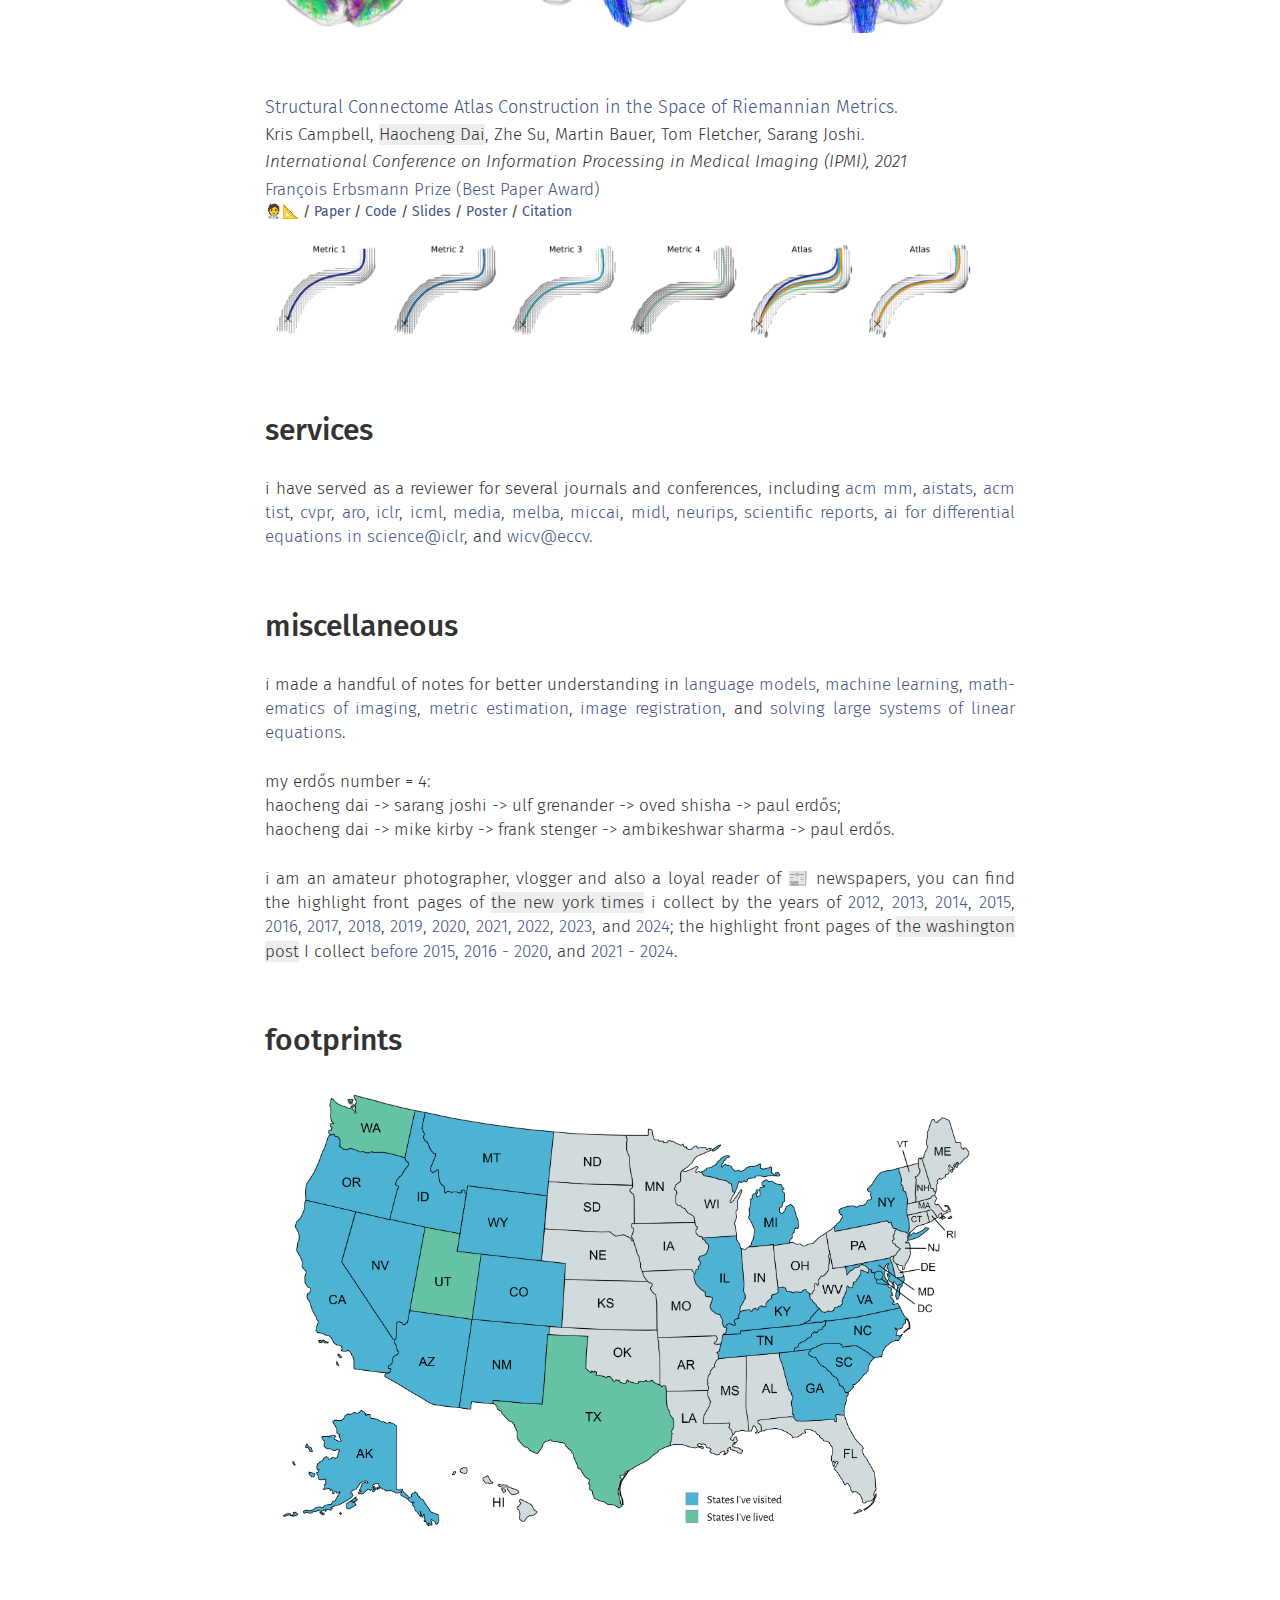
==== commit 09c29e47: "slides and arxiv added" ====
--- a/index.html
+++ b/index.html
@@ -51,7 +51,7 @@
                     <ul>
                         <li><span class="highlighted">Haocheng Dai</span>, Sarang Joshi.</li>
                         <li class="venue"><i>Preprint, 2024</i></li>
-                        👨‍⚖️👁️ / <a href="https://arxiv.org/abs/2405.14030">Paper</a> / <a href="https://github.com/aarentai/Spurious-VLM">Code</a> /<a href="./citations/nips2024.txt">Citation</a>
+                        👨‍⚖️👁️ / <a href="https://arxiv.org/pdf/2405.14030">Paper</a> / <a href="https://github.com/aarentai/Spurious-VLM">Code</a> / <a href="./slides/cvpr.pdf">Slides</a> / <a href="./citations/nips2024.txt">Citation</a>
                     </ul>
                 </div>
                 <br>
@@ -61,16 +61,16 @@
                 <br><br>
 
                 <div class="talk">
-                    <h5><a href="https://arxiv.org/abs/2405.14030">The Silent Majority: Demystifying Memorization Effect in the Presence of Spurious Correlations.</a></h5>
+                    <h5><a href="https://arxiv.org/abs/2501.00961">The Silent Majority: Demystifying Memorization Effect in the Presence of Spurious Correlations.</a></h5>
                     <ul>
                         <li>Chenyu You*, <span class="highlighted">Haocheng Dai*</span>, Yifei Min*, Jasjeet Sekhon, Sarang Joshi, James Duncan. (*equal contribution)</li>
                         <li class="venue"><i>Preprint, 2024</i></li>
-                        👨‍⚖️👁️ / <a href="https://arxiv.org/abs/2405.14030">Paper</a> / <a href="https://github.com/aarentai/Spurious-VLM">Code</a> /<a href="./citations/nips2024.txt">Citation</a>
+                        👨‍⚖️👁️ / <a href="https://arxiv.org/pdf/2501.00961">Paper</a> / <a href="https://github.com/aarentai/Silent-Majority">Code</a> / <a href="./slides/nc.pdf">Slides</a> / <a href="./citations/nc.txt">Citation</a>
                     </ul>
                 </div>
                 <br>
                 <p style="text-align: center;">
-                    <img src="./figures/nature.png" alt="pmb" width="80%" />
+                    <img src="./figures/nc.png" alt="pmb" width="80%" />
                 </p>
                 <br><br>
 
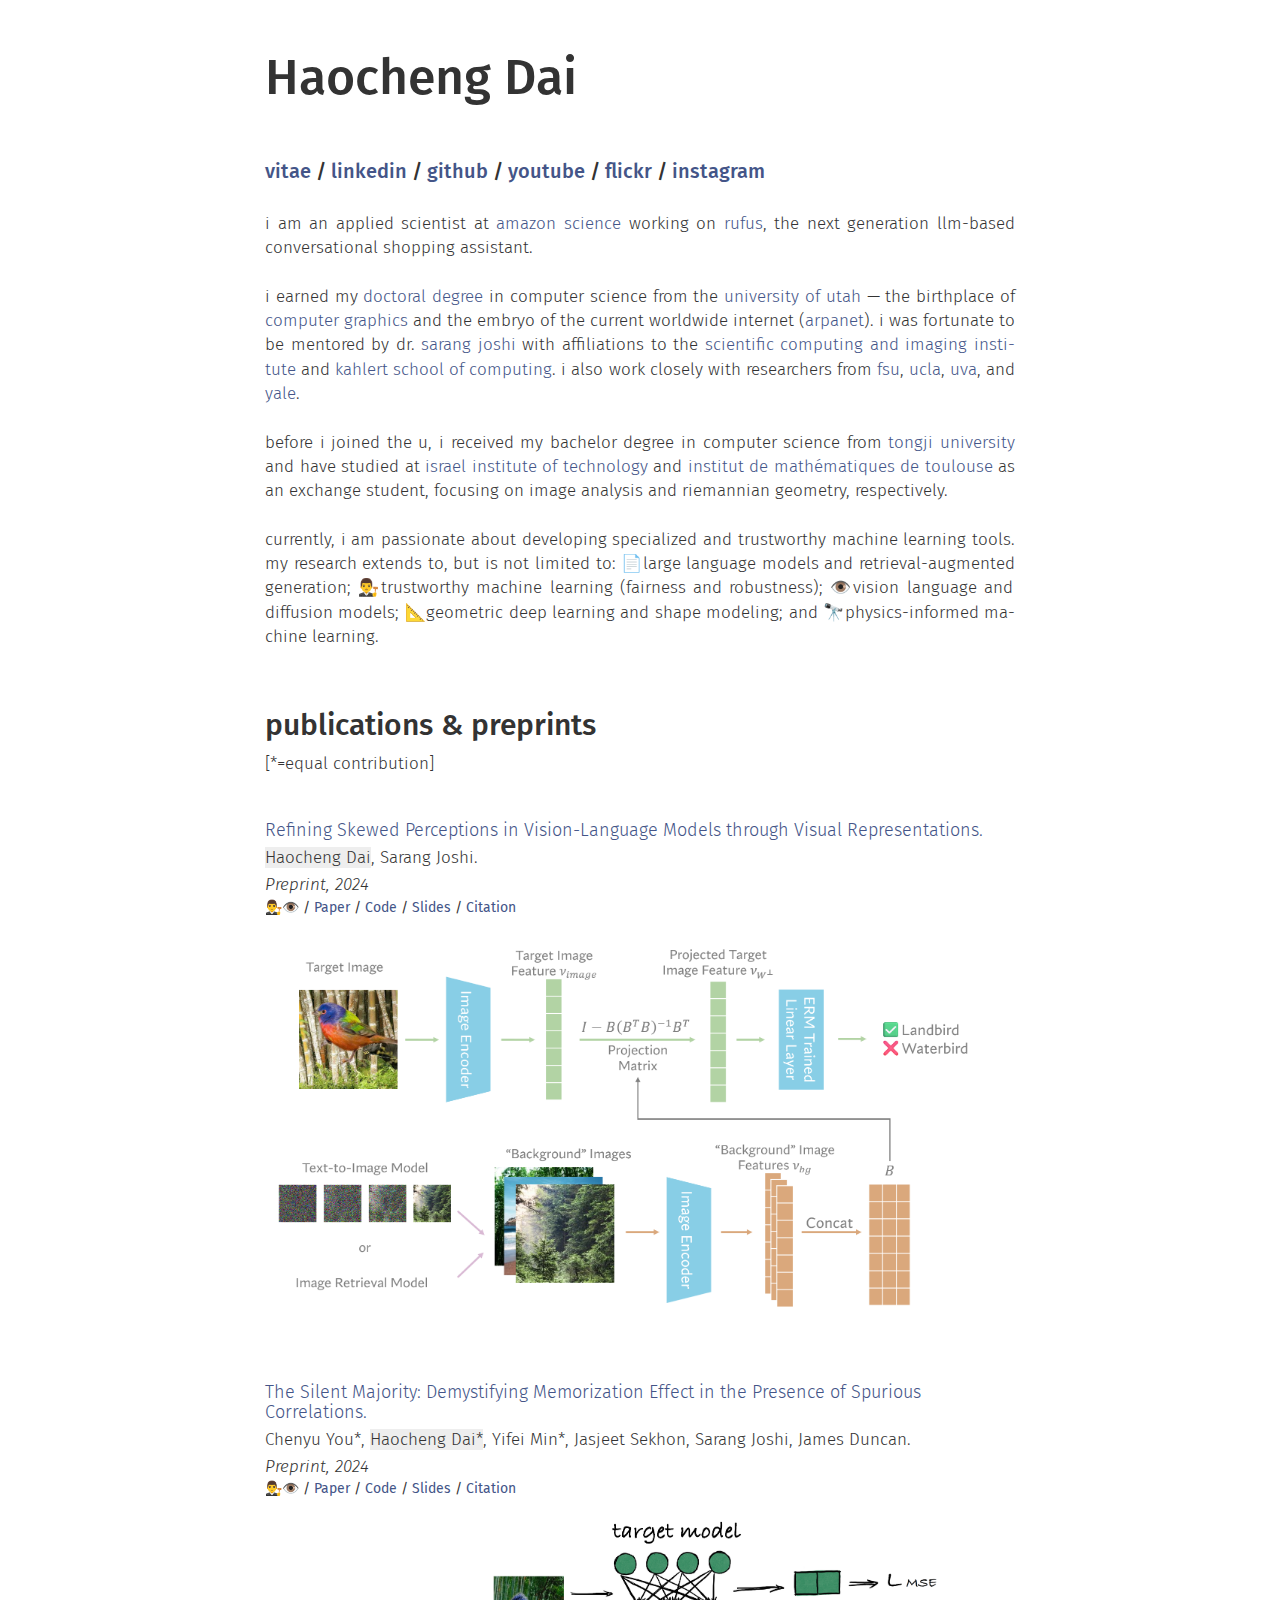
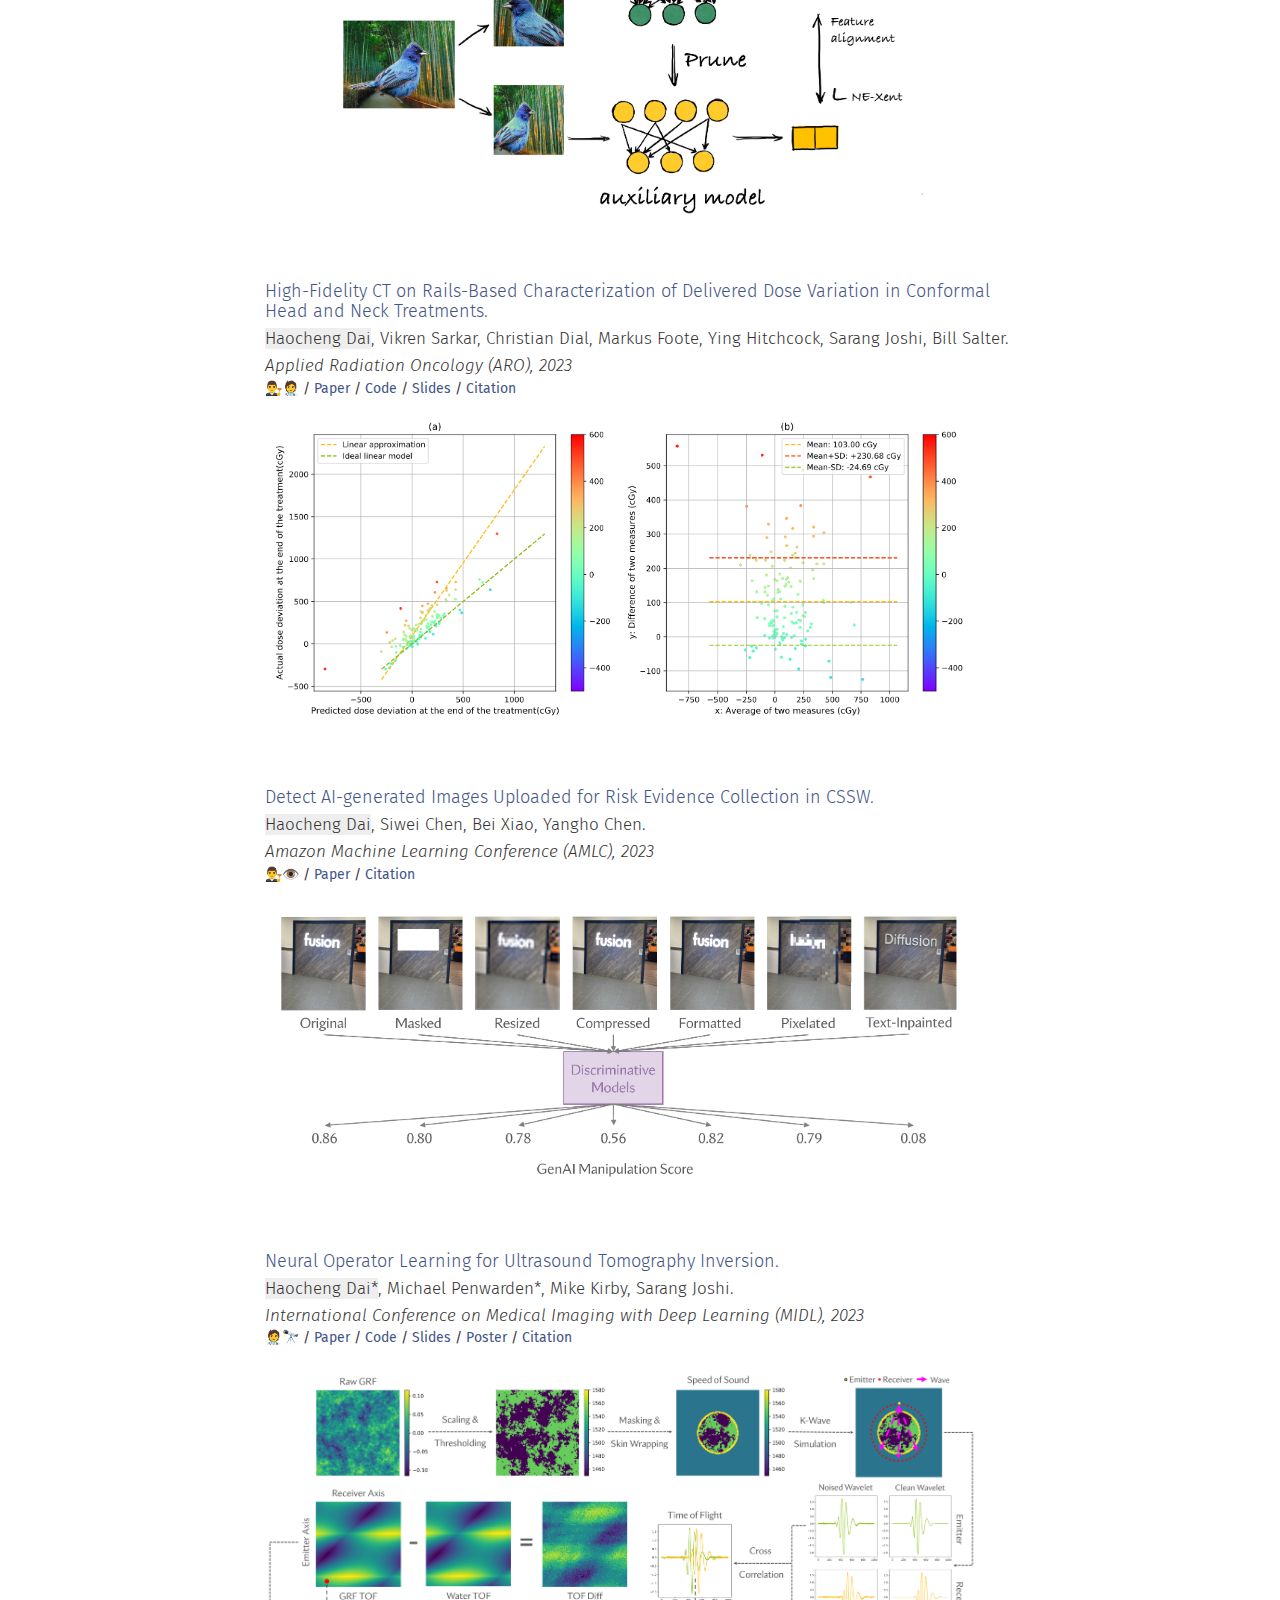
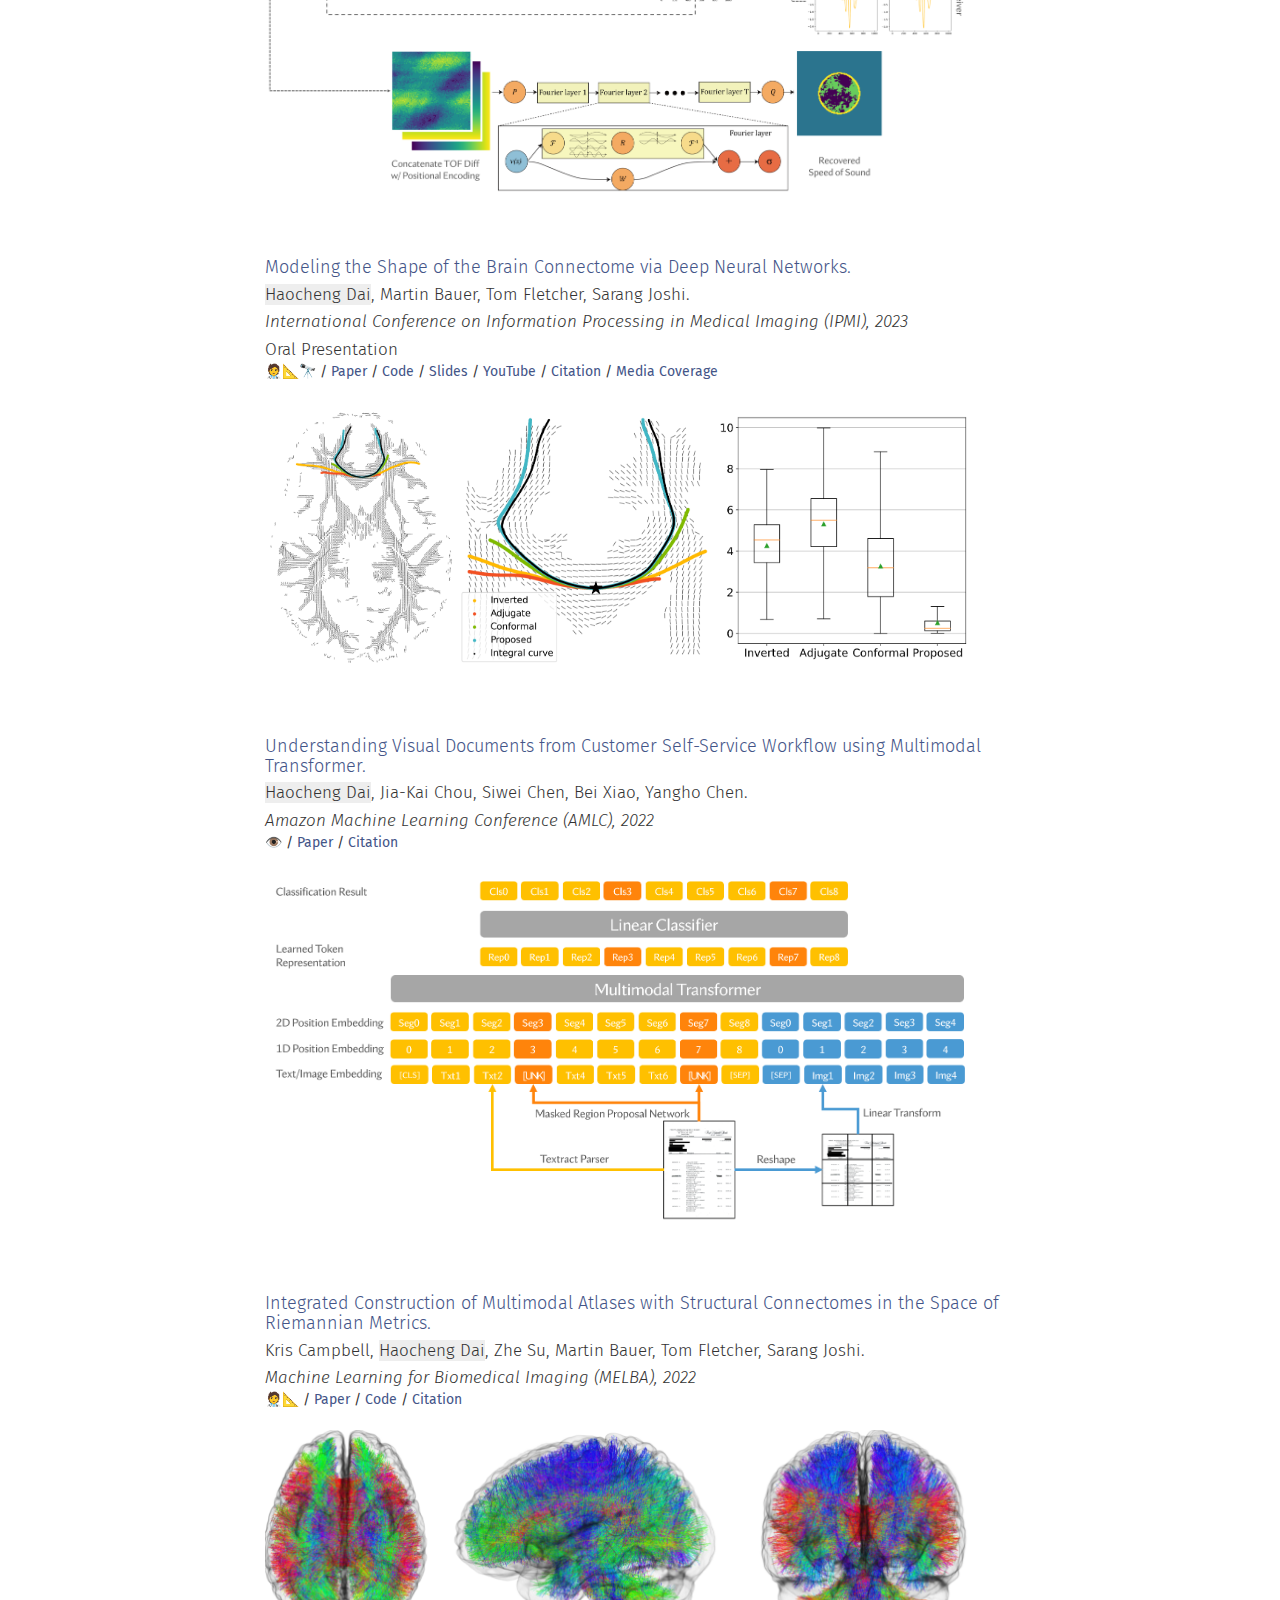
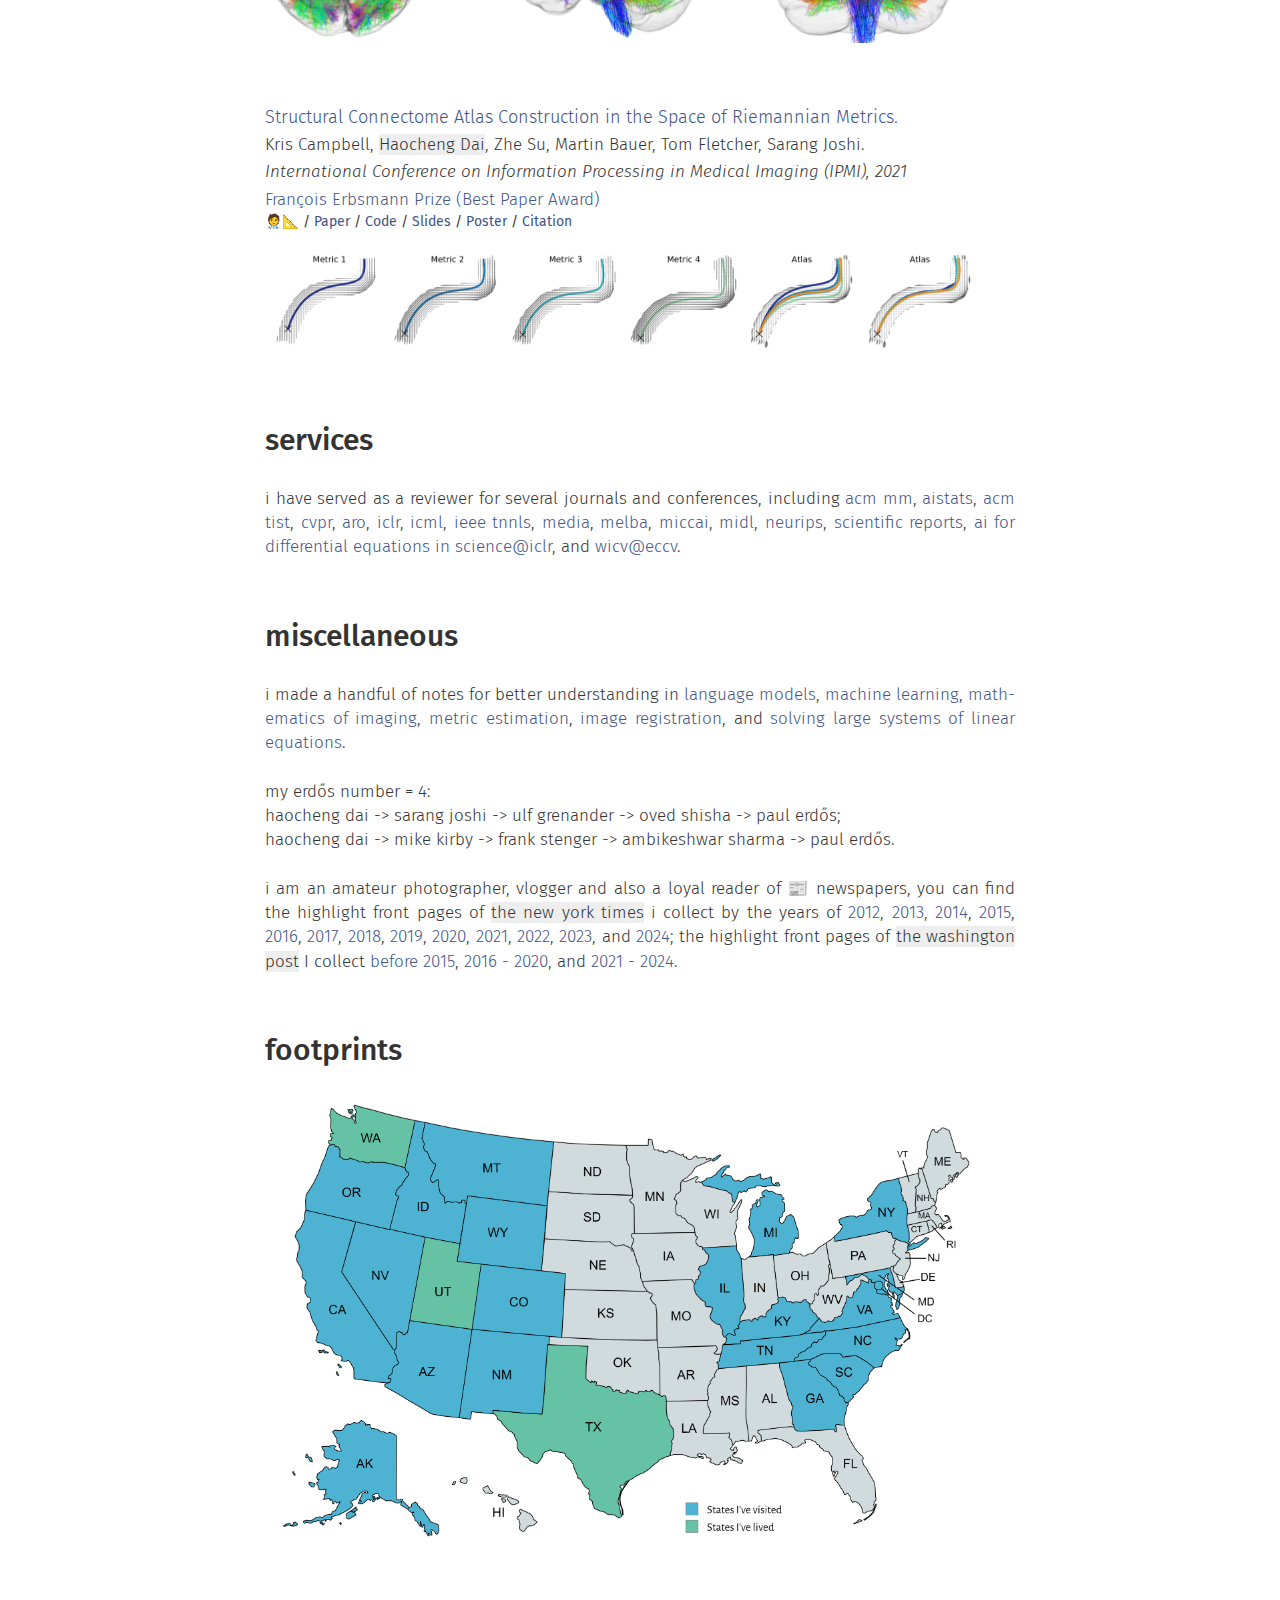
==== commit 74ea71bf: "tnnls added" ====
--- a/index.html
+++ b/index.html
@@ -44,6 +44,7 @@
                 <br>
 
                 <h4>publications & preprints</h4>
+                <p>[*=equal contribution]</p>
                 <br>
                 <div class="talk">
                     <h5><a
@@ -63,7 +64,7 @@
                 <div class="talk">
                     <h5><a href="https://arxiv.org/abs/2501.00961">The Silent Majority: Demystifying Memorization Effect in the Presence of Spurious Correlations.</a></h5>
                     <ul>
-                        <li>Chenyu You*, <span class="highlighted">Haocheng Dai*</span>, Yifei Min*, Jasjeet Sekhon, Sarang Joshi, James Duncan. (*equal contribution)</li>
+                        <li>Chenyu You*, <span class="highlighted">Haocheng Dai*</span>, Yifei Min*, Jasjeet Sekhon, Sarang Joshi, James Duncan.</li>
                         <li class="venue"><i>Preprint, 2024</i></li>
                         👨‍⚖️👁️ / <a href="https://arxiv.org/pdf/2501.00961">Paper</a> / <a href="https://github.com/aarentai/Silent-Majority">Code</a> / <a href="./slides/nc.pdf">Slides</a> / <a href="./citations/nc.txt">Citation</a>
                     </ul>
@@ -106,7 +107,7 @@
                 <div class="talk">
                     <h5><a href="https://openreview.net/forum?id=tSokLyjvW5">Neural Operator Learning for Ultrasound Tomography Inversion.</a></h5>
                     <ul>
-                        <li><span class="highlighted">Haocheng Dai*</span>, Michael Penwarden*, Mike Kirby, Sarang Joshi. (*equal contribution)</li>
+                        <li><span class="highlighted">Haocheng Dai*</span>, Michael Penwarden*, Mike Kirby, Sarang Joshi.</li>
                         <li class="venue"><i>International Conference on Medical Imaging with Deep Learning (MIDL), 2023</i></li>
                         🧑‍⚕️🔭 / <a href="https://arxiv.org/abs/2304.03297">Paper</a> / <a href="https://github.com/aarentai/Ultrasound-Tfno-MIDL">Code</a> / <a href="./slides/midl2023.pdf">Slides</a> / <a href="./posters/midl2023.pdf">Poster</a> / <a href="./citations/midl2023.txt">Citation</a>
                     </ul>
@@ -179,7 +180,7 @@
                 <h4>services</h4>
                 <br>
                 <p class="justified-text">
-                    i have served as a reviewer for several journals and conferences, including <a href="https://2024.acmmm.org/">acm mm</a>, <a href="https://virtual.aistats.org/">aistats</a>, <a href="https://dl.acm.org/journal/tist">acm tist</a>, <a href="https://cvpr.thecvf.com/">cvpr</a>, <a href="https://www.appliedradiationoncology.com/">aro</a>, <a href="https://iclr.cc/">iclr</a>, <a href="https://icml.cc/">icml</a>, <a href="https://www.sciencedirect.com/journal/medical-image-analysis">media</a>, <a href="https://www.melba-journal.org/">melba</a>, <a href="https://conferences.miccai.org/2024/en/">miccai</a>, <a href="https://www.midl.io/">midl</a>, <a href="https://neurips.cc/">neurips</a>, <a href="https://www.nature.com/srep/">scientific reports</a>, <a href="https://ai4diffeqtnsinsci.github.io/program_committee">ai for differential equations in science@iclr</a>, and <a href="https://sites.google.com/view/wicveccv2024/home">wicv@eccv</a>.
+                    i have served as a reviewer for several journals and conferences, including <a href="https://2024.acmmm.org/">acm mm</a>, <a href="https://virtual.aistats.org/">aistats</a>, <a href="https://dl.acm.org/journal/tist">acm tist</a>, <a href="https://cvpr.thecvf.com/">cvpr</a>, <a href="https://www.appliedradiationoncology.com/">aro</a>, <a href="https://iclr.cc/">iclr</a>, <a href="https://icml.cc/">icml</a>, <a href="https://cis.ieee.org/publications/t-neural-networks-and-learning-systems">ieee tnnls</a>, <a href="https://www.sciencedirect.com/journal/medical-image-analysis">media</a>, <a href="https://www.melba-journal.org/">melba</a>, <a href="https://conferences.miccai.org/2024/en/">miccai</a>, <a href="https://www.midl.io/">midl</a>, <a href="https://neurips.cc/">neurips</a>, <a href="https://www.nature.com/srep/">scientific reports</a>, <a href="https://ai4diffeqtnsinsci.github.io/program_committee">ai for differential equations in science@iclr</a>, and <a href="https://sites.google.com/view/wicveccv2024/home">wicv@eccv</a>.
                 </p>
                 <br>
                 <br>
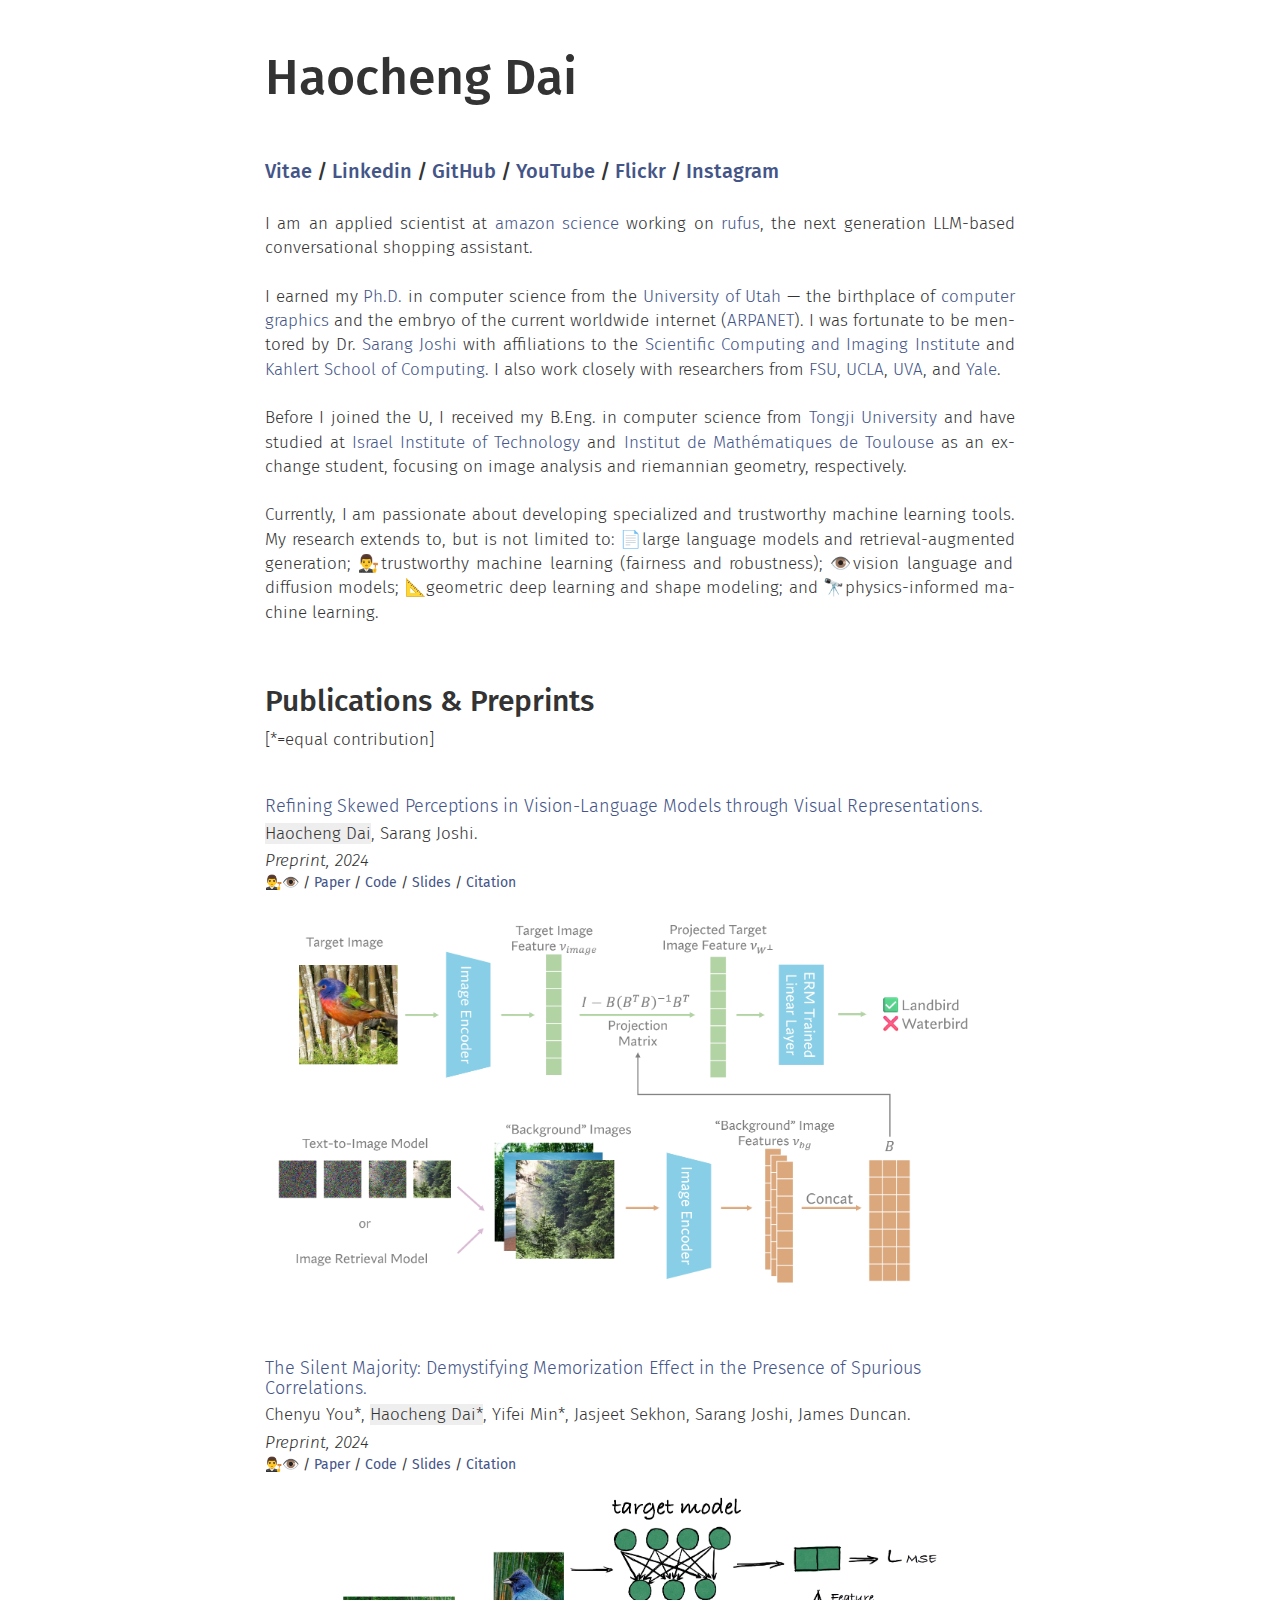
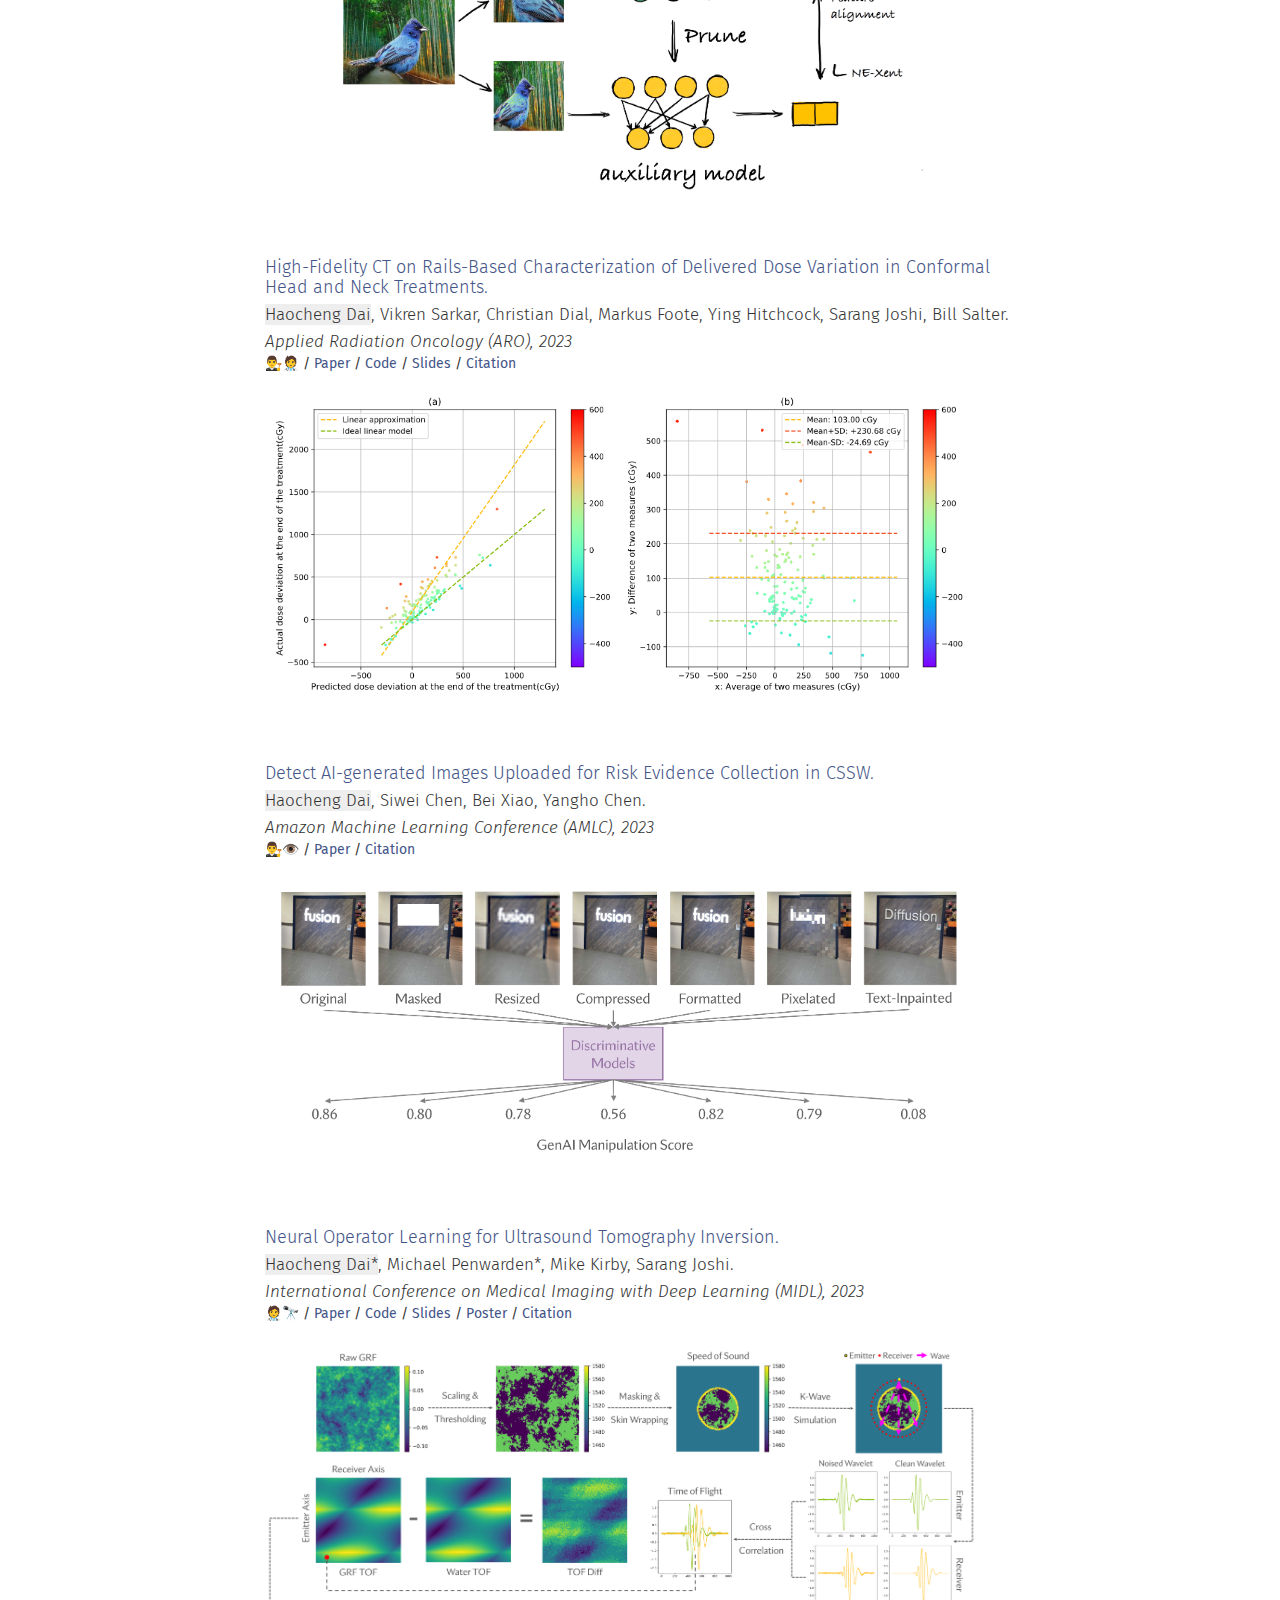
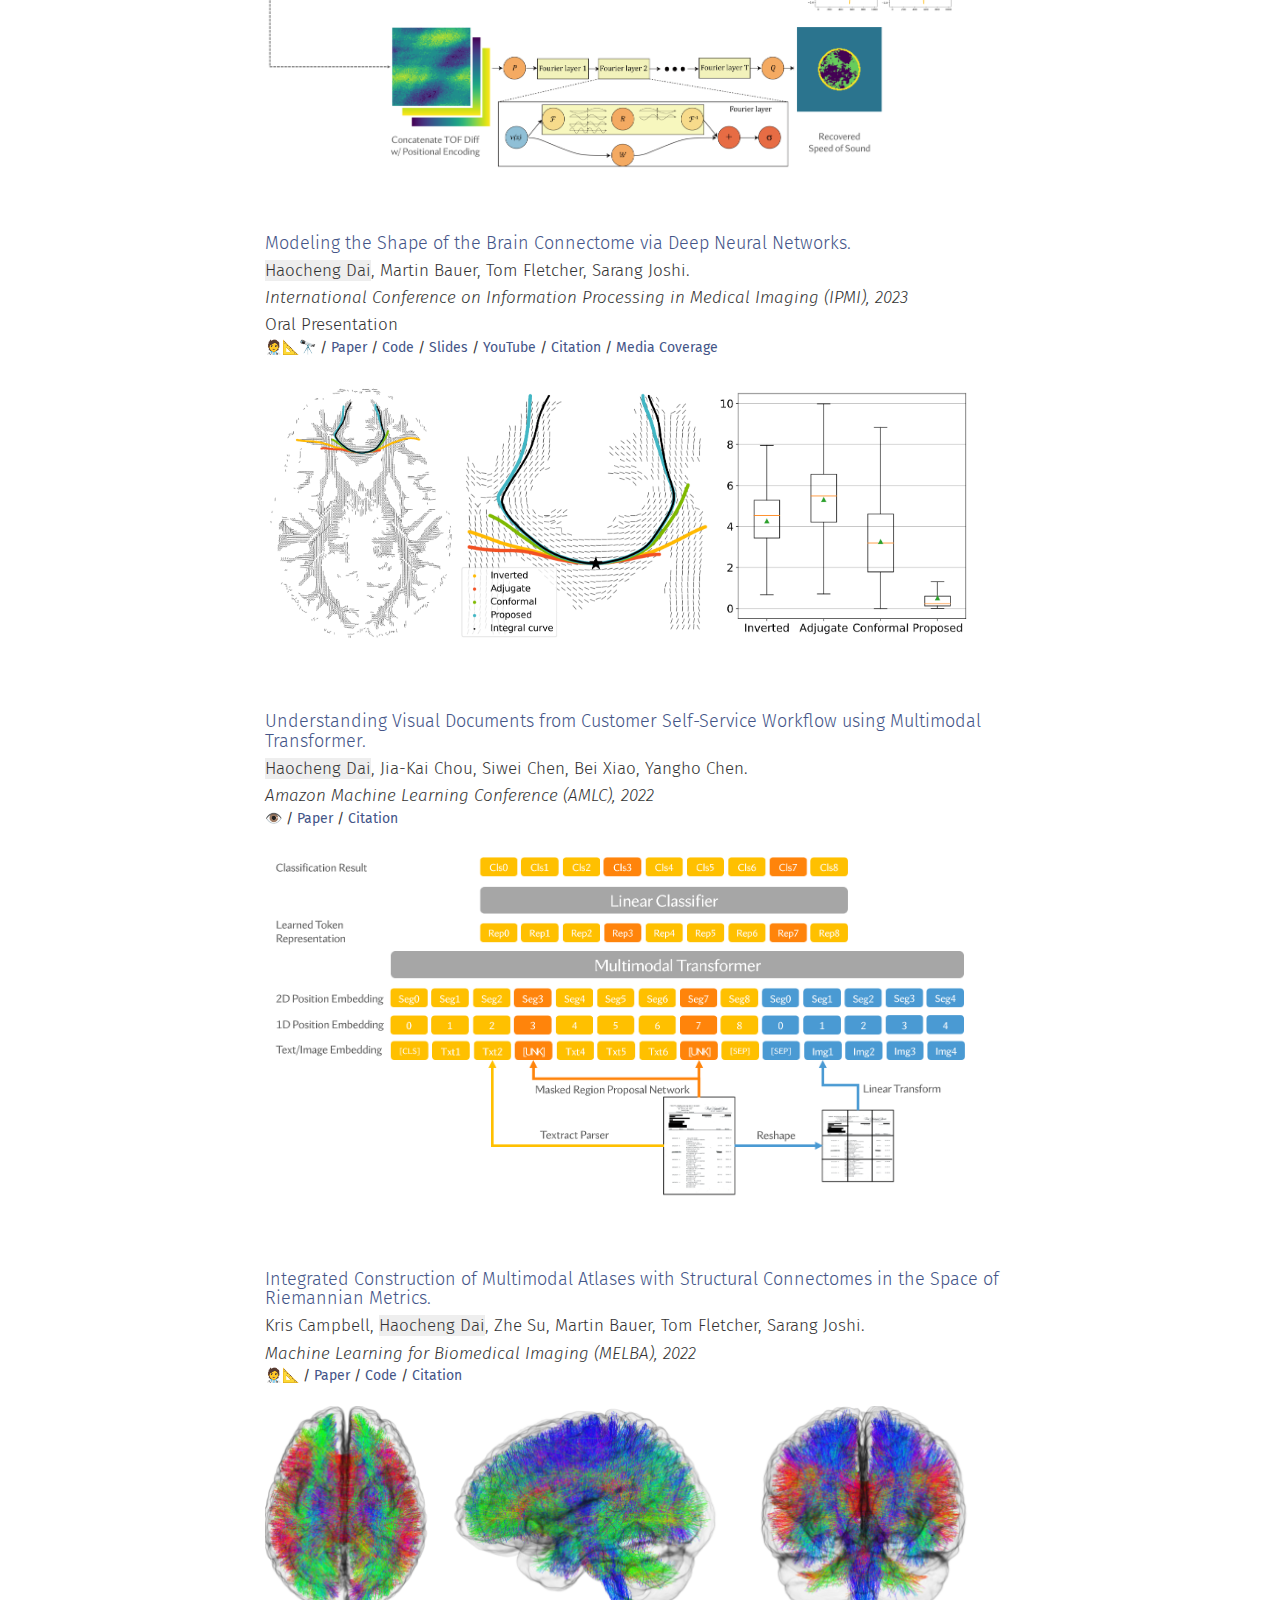
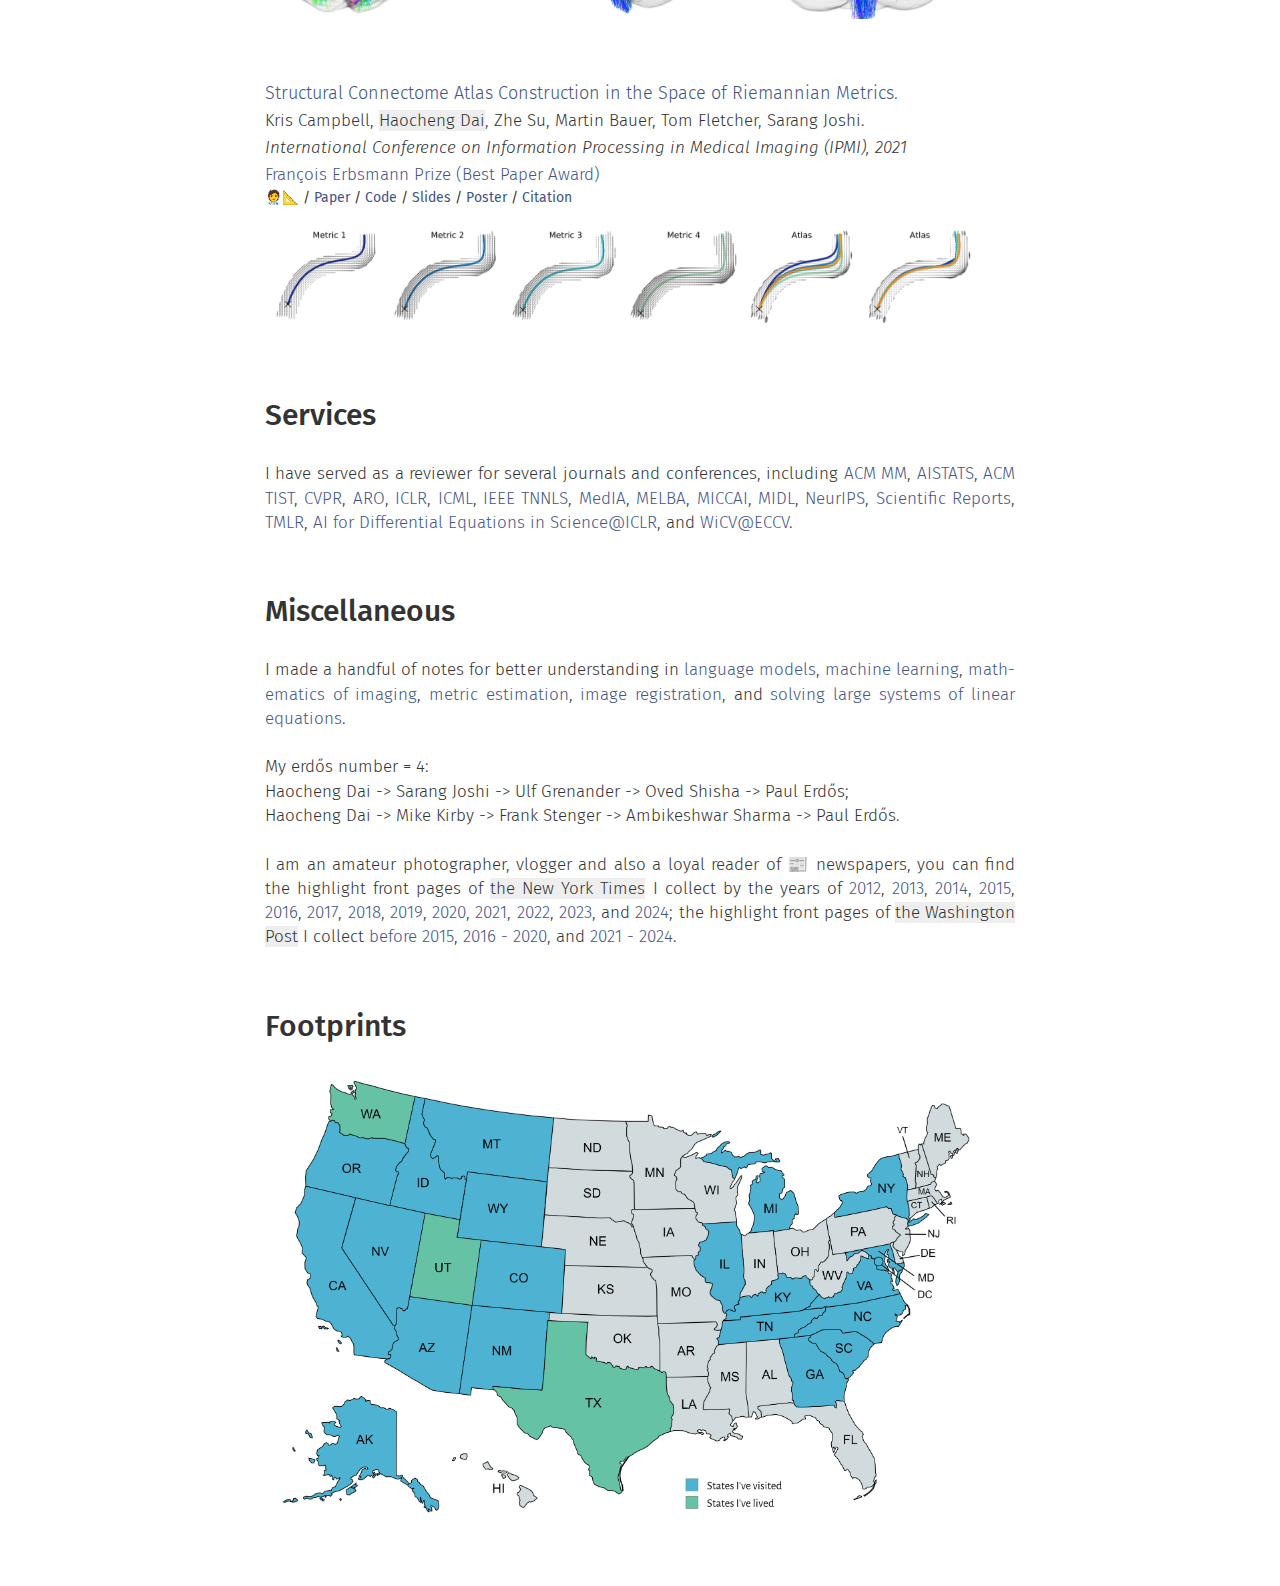
==== commit c3397b3c: "tmlr added" ====
--- a/index.html
+++ b/index.html
@@ -22,28 +22,28 @@
                     <div class="col-md-10">
                         <h1>Haocheng Dai</h1>
                         <br>
-                        <h3><a href="CV.pdf">vitae</a> / <a href="https://www.linkedin.com/in/haocheng-dai-982740113/">linkedin</a> / <a href="https://github.com/aarentai">github</a> / <a href="https://www.youtube.com/channel/UCVT8QysnCZqdisAyo0CI0-g?view_as=subscriber">youtube</a> / <a href="https://www.flickr.com/photos/189454914@N06/">flickr</a> / <a href="https://www.instagram.com/aarent/?hl=en">instagram</a></h3>
+                        <h3><a href="CV.pdf">Vitae</a> / <a href="https://www.linkedin.com/in/haocheng-dai-982740113/">Linkedin</a> / <a href="https://github.com/aarentai">GitHub</a> / <a href="https://www.youtube.com/channel/UCVT8QysnCZqdisAyo0CI0-g?view_as=subscriber">YouTube</a> / <a href="https://www.flickr.com/photos/189454914@N06/">Flickr</a> / <a href="https://www.instagram.com/aarent/?hl=en">Instagram</a></h3>
                     </div>
                 </div>
 
                 <div class="row" style="padding-top: 20px">
                     <div class="col-md-12">
-                        <p class="justified-text">i am an applied scientist at <a href="https://www.amazon.science/">amazon science</a> working on <a href="https://www.aboutamazon.com/news/retail/how-to-use-amazon-rufus">rufus</a>, the next generation llm-based conversational shopping assistant. 
-                        <br>
-                        <br>
-                        i earned my <a href="utah_diploma.pdf">doctoral degree</a> in computer science from the <a href="http://www.utah.edu">university of utah</a> — the birthplace of <a href="https://spectrum.ieee.org/history-of-computer-graphics-industry">computer graphics</a> and the embryo of the current worldwide internet (<a href="https://attheu.utah.edu/facultystaff/birth-of-the-internet/">arpanet</a>). i was fortunate to be mentored by dr. <a href="https://scholar.google.com/citations?user=GyqdQTEAAAAJ&hl=en">sarang joshi</a> with affiliations to the <a href="http://www.sci.utah.edu">scientific computing and imaging institute</a> and <a href="http://www.cs.utah.edu">kahlert school of computing</a>. i also work closely with researchers from <a href="http://www.fsu.edu">fsu</a>, <a href="http://www.ucla.edu">ucla</a>, <a href="http://www.virginia.edu">uva</a>, and <a href="http://www.yale.edu">yale</a>. 
-                        <br>
-                        <br>
-                        before i joined the u, i received my bachelor degree in computer science from <a href="https://en.tongji.edu.cn/">tongji university</a> and have studied at <a href="https://www.technion.ac.il/en/home-2/">israel institute of technology</a> and <a href="https://www.math.univ-toulouse.fr/?lang=en">institut de mathématiques de toulouse</a> as an exchange student, focusing on image analysis and riemannian geometry, respectively. 
-                        <br>
-                        <br>
-                        currently, i am passionate about developing specialized and trustworthy machine learning tools. my research extends to, but is not limited to: 📄large language models and retrieval-augmented generation; 👨‍⚖️trustworthy machine learning (fairness and robustness); 👁️vision language and diffusion models; 📐geometric deep learning and shape modeling; and 🔭physics-informed machine learning.
+                        <p class="justified-text">I am an applied scientist at <a href="https://www.amazon.science/">amazon science</a> working on <a href="https://www.aboutamazon.com/news/retail/how-to-use-amazon-rufus">rufus</a>, the next generation LLM-based conversational shopping assistant. 
+                        <br>
+                        <br>
+                        I earned my <a href="utah_diploma.pdf">Ph.D.</a> in computer science from the <a href="http://www.utah.edu">University of Utah</a> — the birthplace of <a href="https://spectrum.ieee.org/history-of-computer-graphics-industry">computer graphics</a> and the embryo of the current worldwide internet (<a href="https://attheu.utah.edu/facultystaff/birth-of-the-internet/">ARPANET</a>). I was fortunate to be mentored by Dr. <a href="https://scholar.google.com/citations?user=GyqdQTEAAAAJ&hl=en">Sarang Joshi</a> with affiliations to the <a href="http://www.sci.utah.edu">Scientific Computing and Imaging Institute</a> and <a href="http://www.cs.utah.edu">Kahlert School of Computing</a>. I also work closely with researchers from <a href="http://www.fsu.edu">FSU</a>, <a href="http://www.ucla.edu">UCLA</a>, <a href="http://www.virginia.edu">UVA</a>, and <a href="http://www.yale.edu">Yale</a>. 
+                        <br>
+                        <br>
+                        Before I joined the U, I received my B.Eng. in computer science from <a href="https://en.tongji.edu.cn/">Tongji University</a> and have studied at <a href="https://www.technion.ac.il/en/home-2/">Israel Institute of Technology</a> and <a href="https://www.math.univ-toulouse.fr/?lang=en">Institut de Mathématiques de Toulouse</a> as an exchange student, focusing on image analysis and riemannian geometry, respectively. 
+                        <br>
+                        <br>
+                        Currently, I am passionate about developing specialized and trustworthy machine learning tools. My research extends to, but is not limited to: 📄large language models and retrieval-augmented generation; 👨‍⚖️trustworthy machine learning (fairness and robustness); 👁️vision language and diffusion models; 📐geometric deep learning and shape modeling; and 🔭physics-informed machine learning.
                         </p>                        
                         </div>
                 </div><br>
                 <br>
 
-                <h4>publications & preprints</h4>
+                <h4>Publications & Preprints</h4>
                 <p>[*=equal contribution]</p>
                 <br>
                 <div class="talk">
@@ -59,7 +59,8 @@
                 <p class="aligncenter">
                     <img src="./figures/nips2024.png" alt="pmb" width="95%" />
                 </p>
-                <br><br>
+                <br>
+                <br>
 
                 <div class="talk">
                     <h5><a href="https://arxiv.org/abs/2501.00961">The Silent Majority: Demystifying Memorization Effect in the Presence of Spurious Correlations.</a></h5>
@@ -73,7 +74,8 @@
                 <p style="text-align: center;">
                     <img src="./figures/nc.png" alt="pmb" width="80%" />
                 </p>
-                <br><br>
+                <br>
+                <br>
 
                 <div class="talk">
                     <h5><a
@@ -88,7 +90,8 @@
                 <p class="aligncenter">
                     <img src="./figures/aro2023.png" alt="pmb" width="95%" />
                 </p>
-                <br><br>
+                <br>
+                <br>
                 
                 <div class="talk">
                     <h5><a href="https://drive.google.com/file/d/16-bv_mvt8WwnHbXCkW_kExM0g817Ki03/view?usp=sharing"> Detect AI-generated Images Uploaded for Risk Evidence Collection in CSSW.</a></h5>
@@ -102,7 +105,8 @@
                 <p class="aligncenter">
                     <img src="./figures/amlc2023.png" alt="ipmi" width="95%" />
                 </p>
-                <br><br>
+                <br>
+                <br>
                 
                 <div class="talk">
                     <h5><a href="https://openreview.net/forum?id=tSokLyjvW5">Neural Operator Learning for Ultrasound Tomography Inversion.</a></h5>
@@ -116,7 +120,8 @@
                 <p class="aligncenter">
                     <img src="./figures/midl2023.png" alt="midl" width="95%" />
                 </p>
-                <br><br>
+                <br>
+                <br>
                 
                 <div class="talk">
                     <h5><a href="https://link.springer.com/chapter/10.1007/978-3-031-34048-2_23">Modeling the Shape of the Brain Connectome via Deep Neural Networks.</a></h5>
@@ -131,7 +136,8 @@
                 <p class="aligncenter">
                     <img src="./figures/ipmi2023.png" alt="ipmi" width="95%" />
                 </p>
-                <br><br>
+                <br>
+                <br>
                 
                 <div class="talk">
                     <h5><a href="https://drive.google.com/file/d/1EQsFFwbGwwq9cH_u4mN77yxQB0xgDdo6/view?usp=sharing">
@@ -146,7 +152,8 @@
                 <p class="aligncenter">
                     <img src="./figures/amlc2022.png" alt="ipmi" width="95%" />
                 </p>
-                <br><br>
+                <br>
+                <br>
                 
                 <div class="talk">
                     <h5><a href="https://www.melba-journal.org/papers/2022:016.html">Integrated Construction of Multimodal Atlases with Structural Connectomes in the Space of Riemannian Metrics.</a></h5>
@@ -160,7 +167,8 @@
                 <p class="aligncenter">
                     <img src="./figures/melba2022.png" alt="melba" width="95%" />
                 </p>
-                <br><br>
+                <br>
+                <br>
                 
                 <div class="talk">
                     <h5><a href="https://link.springer.com/chapter/10.1007/978-3-030-78191-0_23">Structural Connectome Atlas Construction in the Space of Riemannian Metrics.</a></h5>
@@ -177,31 +185,30 @@
                 <br>
                 <br>
 
-                <h4>services</h4>
+                <h4>Services</h4>
                 <br>
                 <p class="justified-text">
-                    i have served as a reviewer for several journals and conferences, including <a href="https://2024.acmmm.org/">acm mm</a>, <a href="https://virtual.aistats.org/">aistats</a>, <a href="https://dl.acm.org/journal/tist">acm tist</a>, <a href="https://cvpr.thecvf.com/">cvpr</a>, <a href="https://www.appliedradiationoncology.com/">aro</a>, <a href="https://iclr.cc/">iclr</a>, <a href="https://icml.cc/">icml</a>, <a href="https://cis.ieee.org/publications/t-neural-networks-and-learning-systems">ieee tnnls</a>, <a href="https://www.sciencedirect.com/journal/medical-image-analysis">media</a>, <a href="https://www.melba-journal.org/">melba</a>, <a href="https://conferences.miccai.org/2024/en/">miccai</a>, <a href="https://www.midl.io/">midl</a>, <a href="https://neurips.cc/">neurips</a>, <a href="https://www.nature.com/srep/">scientific reports</a>, <a href="https://ai4diffeqtnsinsci.github.io/program_committee">ai for differential equations in science@iclr</a>, and <a href="https://sites.google.com/view/wicveccv2024/home">wicv@eccv</a>.
-                </p>
-                <br>
-                <br>
-                
-                <h4>miscellaneous</h4>
+                    I have served as a reviewer for several journals and conferences, including <a href="https://2024.acmmm.org/">ACM MM</a>, <a href="https://virtual.aistats.org/">AISTATS</a>, <a href="https://dl.acm.org/journal/tist">ACM TIST</a>, <a href="https://cvpr.thecvf.com/">CVPR</a>, <a href="https://www.appliedradiationoncology.com/">ARO</a>, <a href="https://iclr.cc/">ICLR</a>, <a href="https://icml.cc/">ICML</a>, <a href="https://cis.ieee.org/publications/t-neural-networks-and-learning-systems">IEEE TNNLS</a>, <a href="https://www.sciencedirect.com/journal/medical-image-analysis">MedIA</a>, <a href="https://www.melba-journal.org/">MELBA</a>, <a href="https://conferences.miccai.org/2024/en/">MICCAI</a>, <a href="https://www.midl.io/">MIDL</a>, <a href="https://neurips.cc/">NeurIPS</a>, <a href="https://www.nature.com/srep/">Scientific Reports</a>, <a href="https://jmlr.org/tmlr/">TMLR</a>, <a href="https://ai4diffeqtnsinsci.github.io/program_committee">AI for Differential Equations in Science@ICLR</a>, and <a href="https://sites.google.com/view/wicveccv2024/home">WiCV@ECCV</a>.
+                </p>
+                <br>
+                <br>
+                
+                <h4>Miscellaneous</h4>
                 <br>
                 <p class="justified-text">
-                    i made a handful of notes for better understanding in <a href="./notes/NoteonLanguageModels.pdf">language models</a>, <a href="./notes/NoteonMachineLearning.pdf">machine learning</a>, <a href="./notes/NoteonMathematicsofImaging.pdf">mathematics of imaging</a>, <a href="./notes/NoteonMetricEstimation.pdf">metric estimation</a>, <a href="./notes/NoteonRegistration.pdf">image registration</a>, and <a href="./notes/NoteonConjugateGradientMethod.pdf">solving large systems of linear equations</a>.<br>
+                    I made a handful of notes for better understanding in <a href="./notes/NoteonLanguageModels.pdf">language models</a>, <a href="./notes/NoteonMachineLearning.pdf">machine learning</a>, <a href="./notes/NoteonMathematicsofImaging.pdf">mathematics of imaging</a>, <a href="./notes/NoteonMetricEstimation.pdf">metric estimation</a>, <a href="./notes/NoteonRegistration.pdf">image registration</a>, and <a href="./notes/NoteonConjugateGradientMethod.pdf">solving large systems of linear equations</a>.<br>
                     <br>
-                    my erdős number = 4:<br>
-                    haocheng dai -> sarang joshi -> ulf grenander -> oved shisha -> paul erdős; <br>
-                    haocheng dai -> mike kirby -> frank stenger -> ambikeshwar sharma -> paul erdős. <br>
+                    My erdős number = 4:<br>
+                    Haocheng Dai -> Sarang Joshi -> Ulf Grenander -> Oved Shisha -> Paul Erdős; <br>
+                    Haocheng Dai -> Mike Kirby -> Frank Stenger -> Ambikeshwar Sharma -> Paul Erdős. <br>
                     <br>
-                    i am an amateur photographer, vlogger and also a loyal reader of 📰 newspapers, you can
-                    find the highlight front pages of <span class="highlighted">the new york times</span> i collect by the years of <a href="./NYTimes/NYT2012highlight.pdf">2012</a>, <a href="./NYTimes/NYT2013highlight.pdf">2013</a>, <a href="./NYTimes/NYT2014highlight.pdf">2014</a>, <a href="./NYTimes/NYT2015highlight.pdf">2015</a>, <a href="./NYTimes/NYT2016highlight.pdf">2016</a>, <a href="./NYTimes/NYT2017highlight.pdf">2017</a>, <a href="./NYTimes/NYT2018highlight.pdf">2018</a>, <a href="./NYTimes/NYT2019highlight.pdf">2019</a>, <a href="./NYTimes/NYT2020highlight.pdf">2020</a>, <a href="./NYTimes/NYT2021highlight.pdf">2021</a>, <a href="./NYTimes/NYT2022highlight.pdf">2022</a>, <a href="./NYTimes/NYT2023highlight.pdf">2023</a>, and <a href="./NYTimes/NYT2024highlight.pdf">2024</a>; the highlight front pages of <span class="highlighted">the washington post</span> I collect <a href="./WaPo/before2015.pdf">before 2015</a>, <a href="./WaPo/2016-2020.pdf">2016 - 2020</a>, and <a href="./WaPo/2021-2024.pdf">2021 - 2024</a>.
-                </p>
-                <br>
-                <br>
-                
-
-                <h4>footprints</h4>
+                    I am an amateur photographer, vlogger and also a loyal reader of 📰 newspapers, you can find the highlight front pages of <span class="highlighted">the New York Times</span> I collect by the years of <a href="./NYTimes/NYT2012highlight.pdf">2012</a>, <a href="./NYTimes/NYT2013highlight.pdf">2013</a>, <a href="./NYTimes/NYT2014highlight.pdf">2014</a>, <a href="./NYTimes/NYT2015highlight.pdf">2015</a>, <a href="./NYTimes/NYT2016highlight.pdf">2016</a>, <a href="./NYTimes/NYT2017highlight.pdf">2017</a>, <a href="./NYTimes/NYT2018highlight.pdf">2018</a>, <a href="./NYTimes/NYT2019highlight.pdf">2019</a>, <a href="./NYTimes/NYT2020highlight.pdf">2020</a>, <a href="./NYTimes/NYT2021highlight.pdf">2021</a>, <a href="./NYTimes/NYT2022highlight.pdf">2022</a>, <a href="./NYTimes/NYT2023highlight.pdf">2023</a>, and <a href="./NYTimes/NYT2024highlight.pdf">2024</a>; the highlight front pages of <span class="highlighted">the Washington Post</span> I collect <a href="./WaPo/before2015.pdf">before 2015</a>, <a href="./WaPo/2016-2020.pdf">2016 - 2020</a>, and <a href="./WaPo/2021-2024.pdf">2021 - 2024</a>.
+                </p>
+                <br>
+                <br>
+                
+
+                <h4>Footprints</h4>
                 <br>
                 <p class="aligncenter">
                     <img src="./figures/MapChart_Map.png" alt="ipmi" width="95%" />
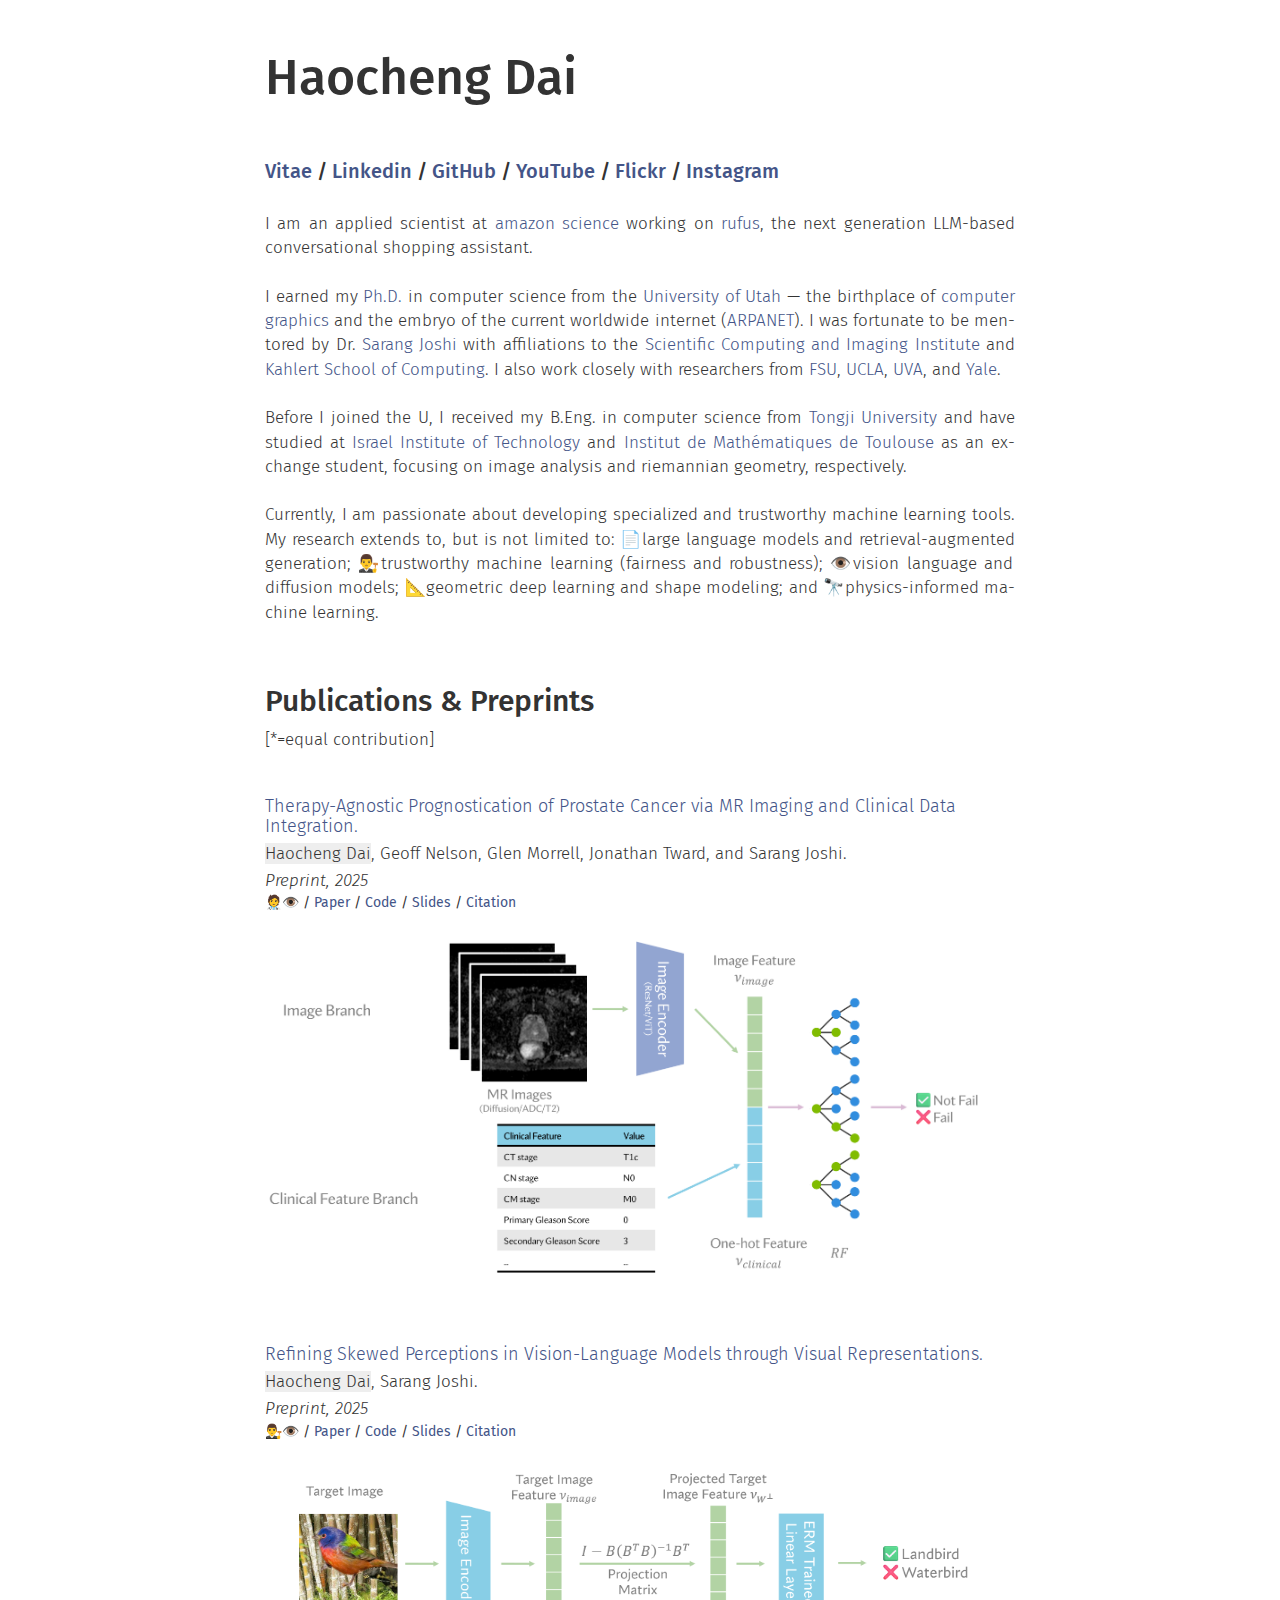
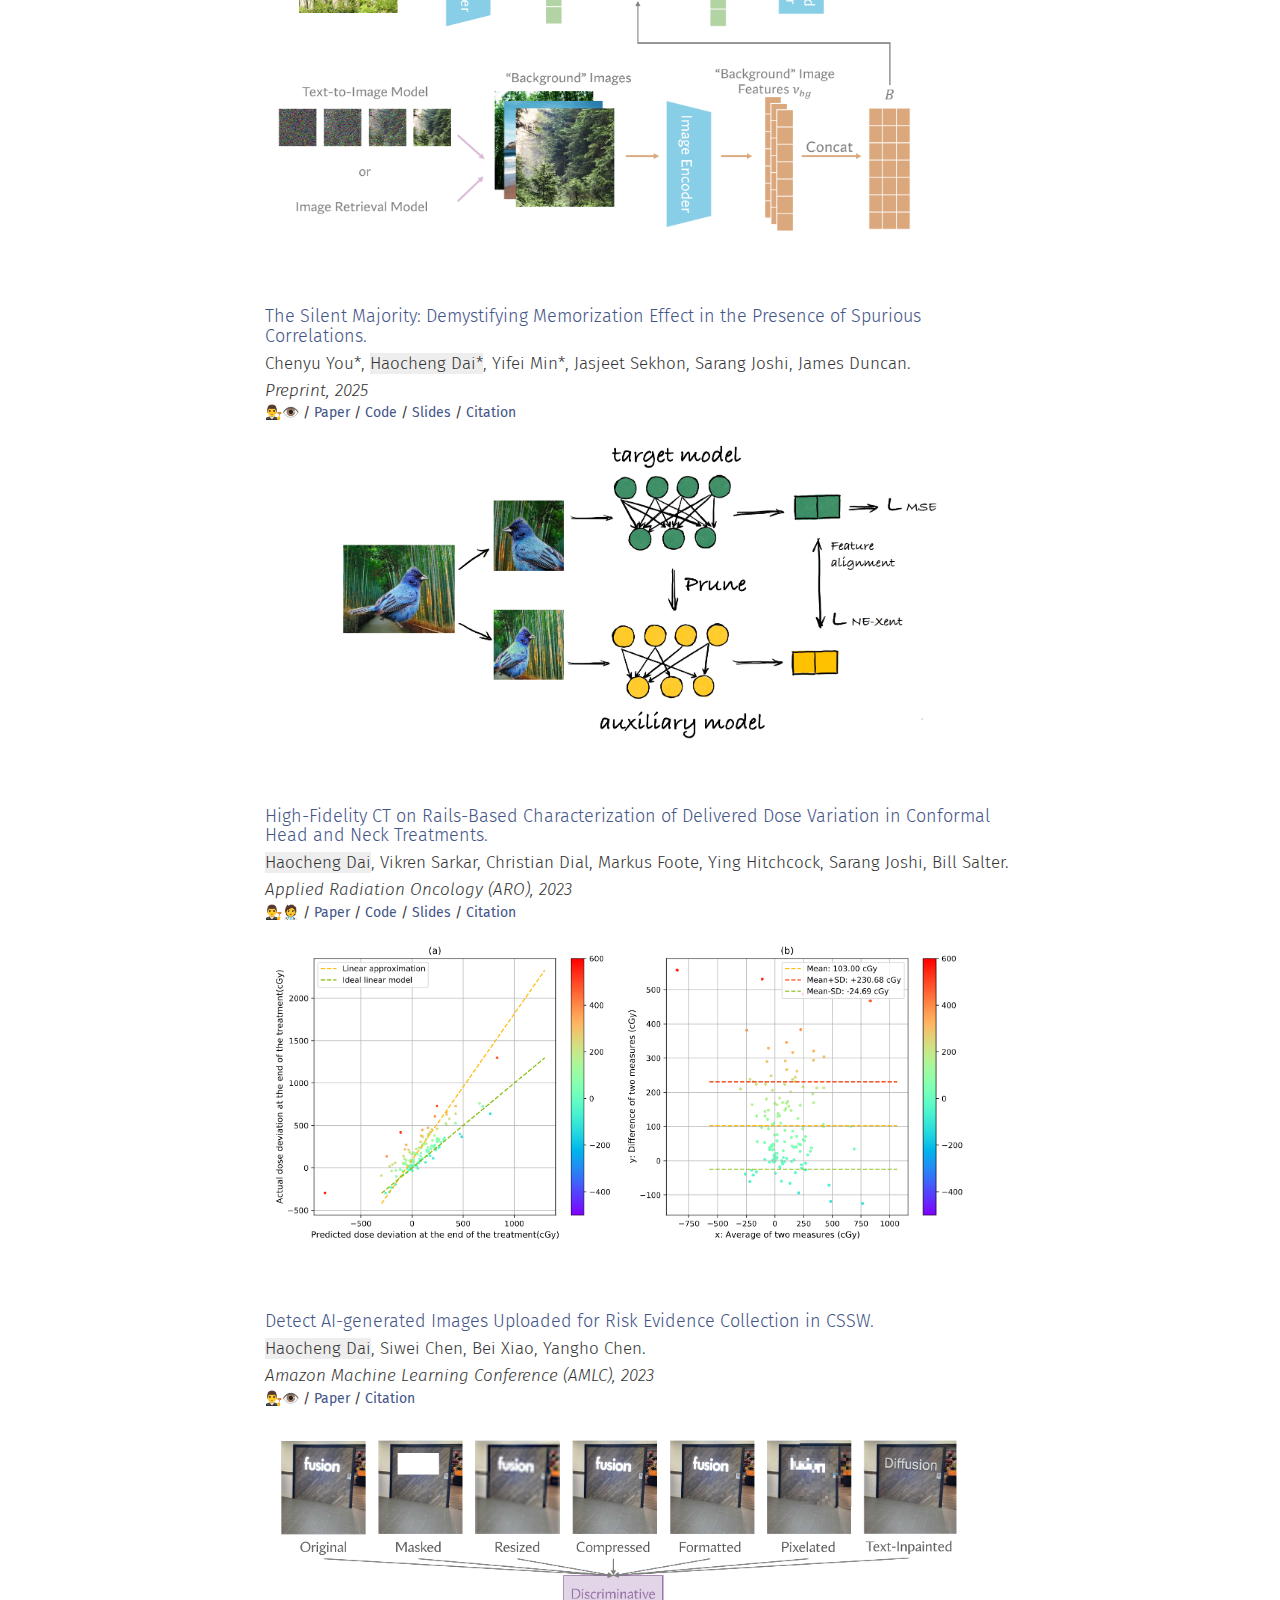
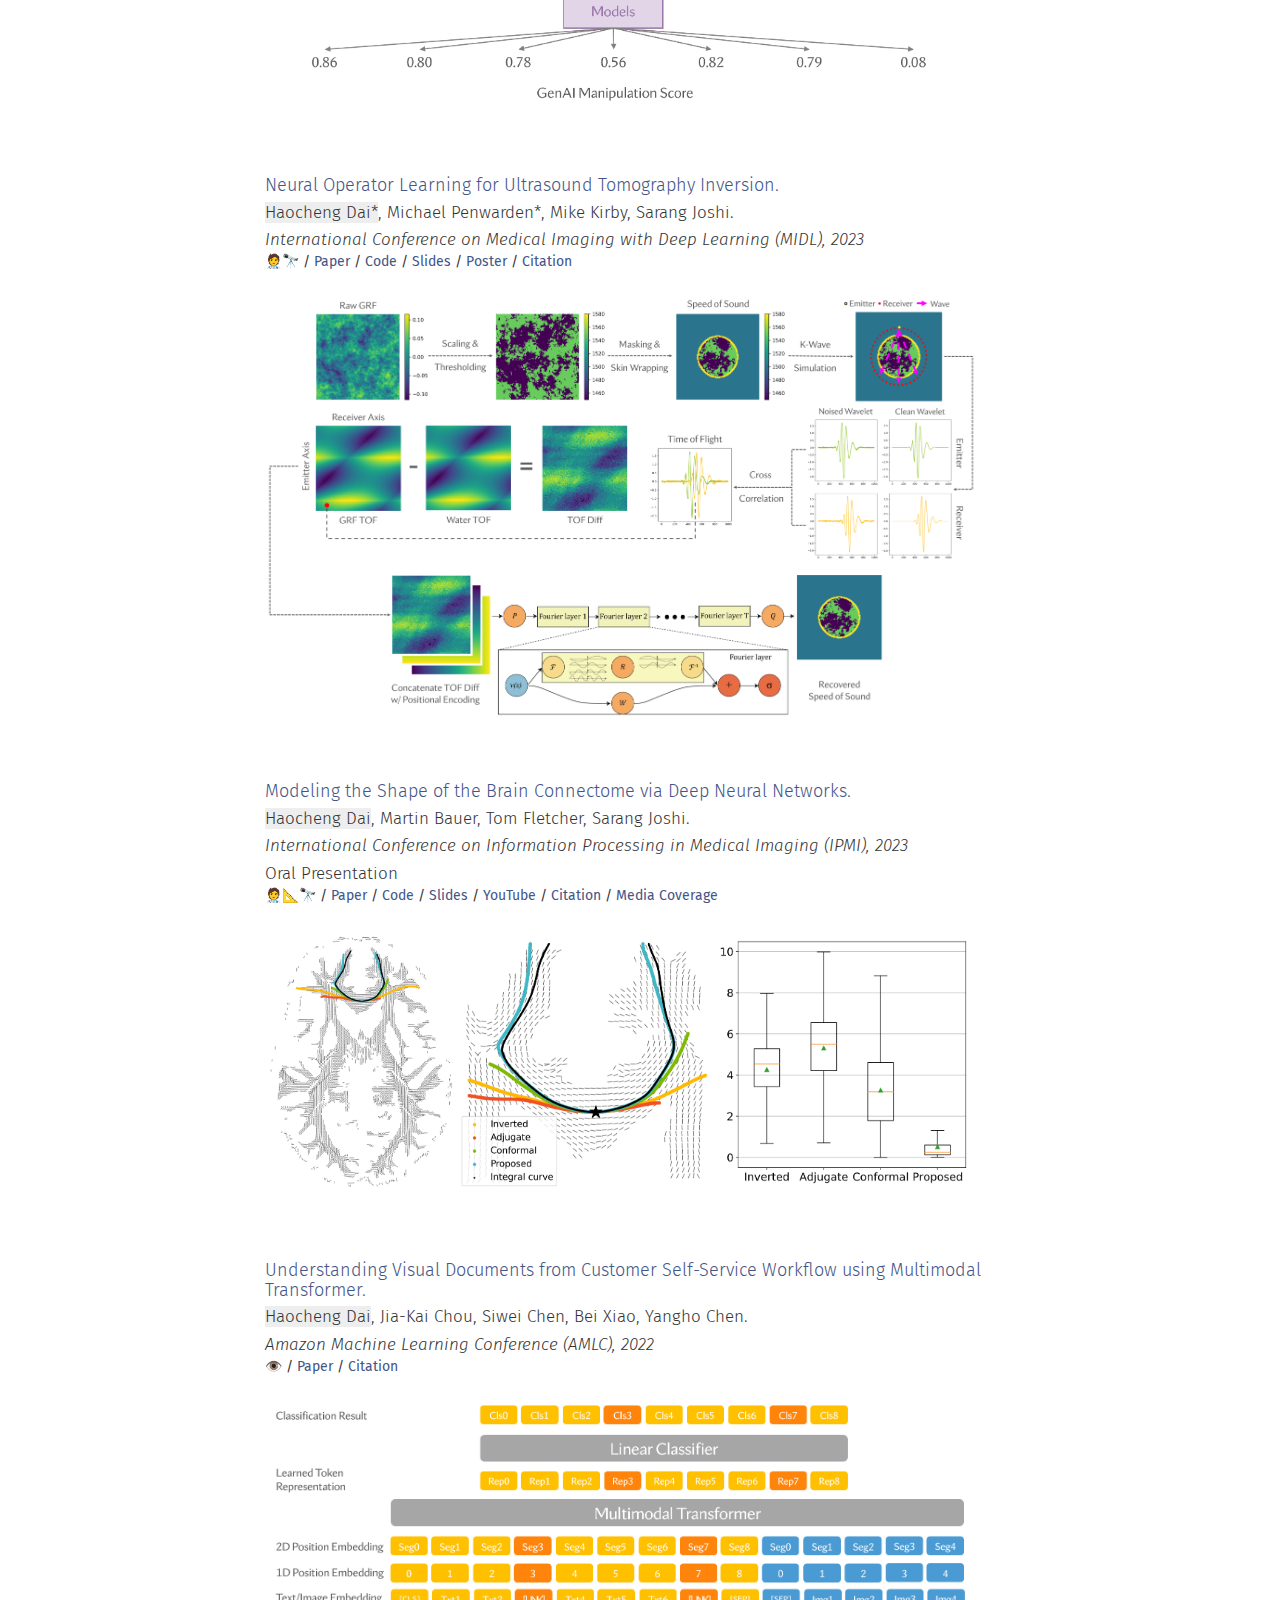
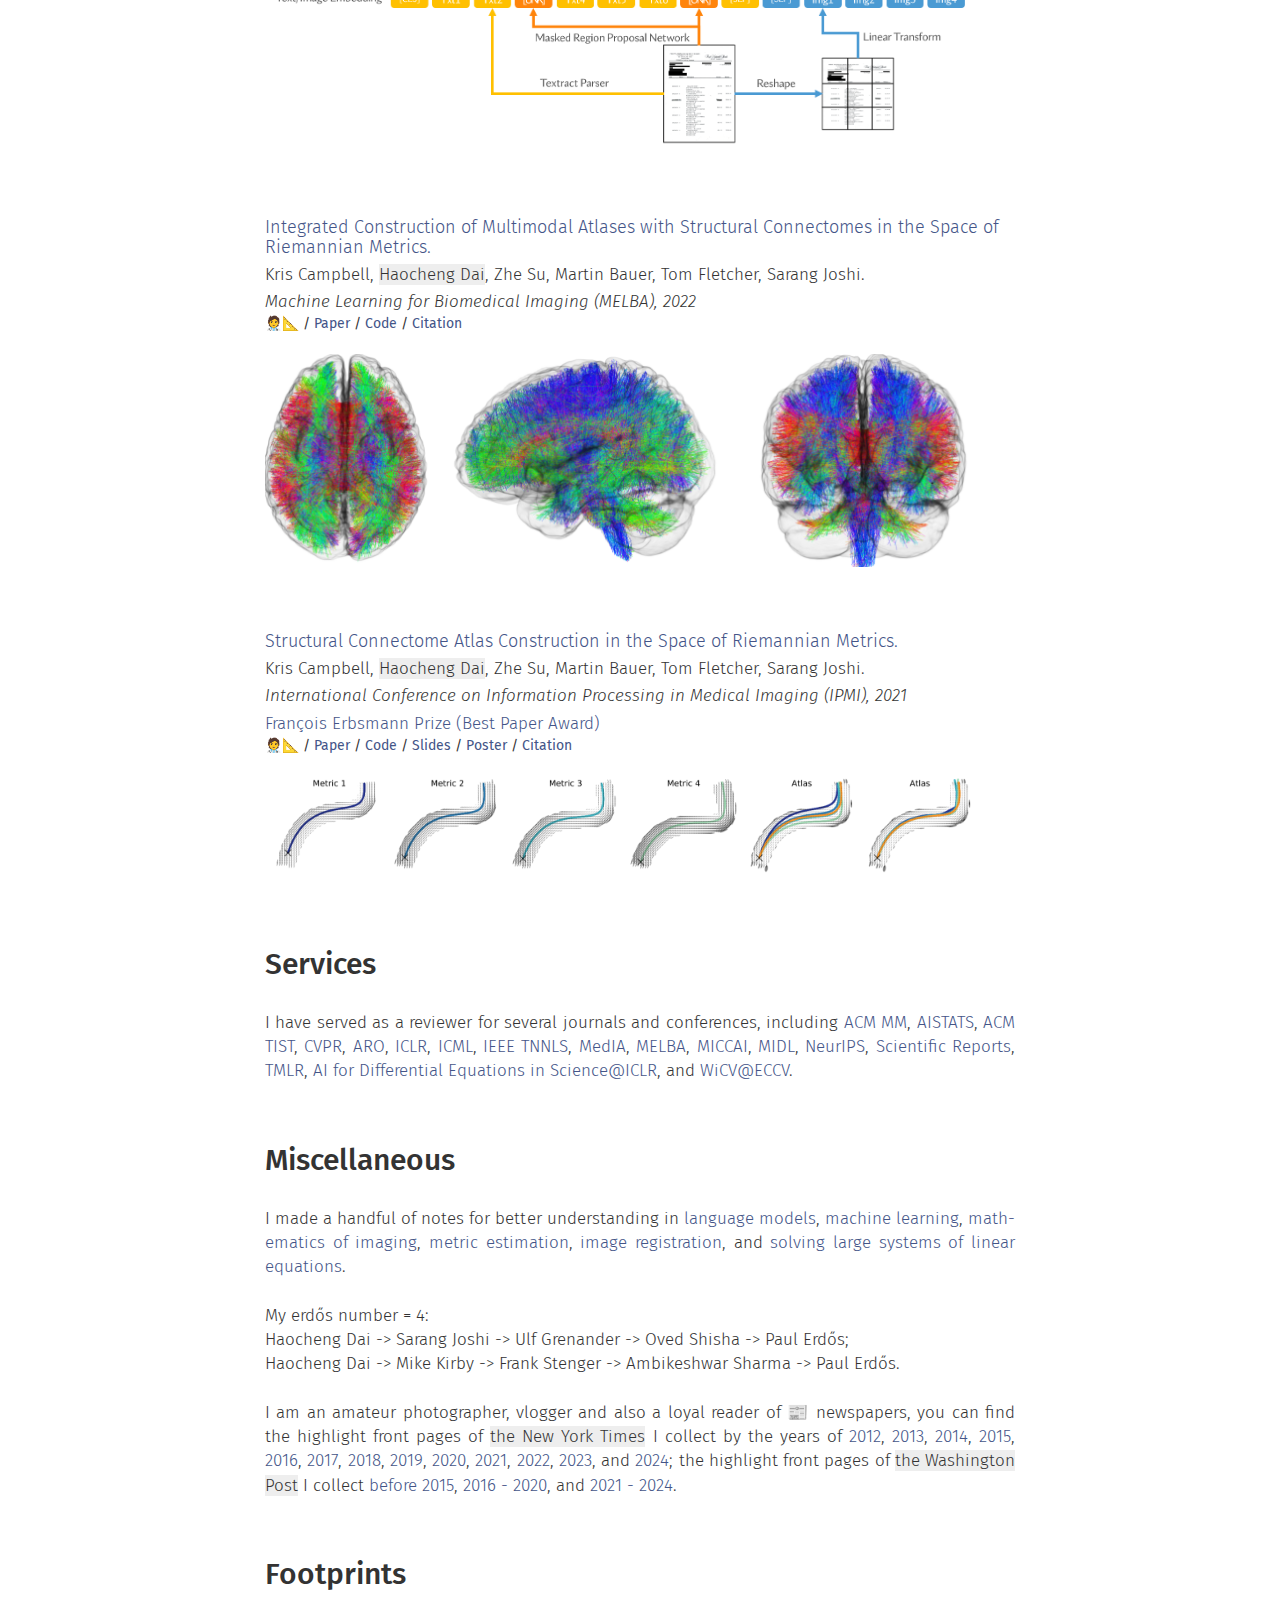
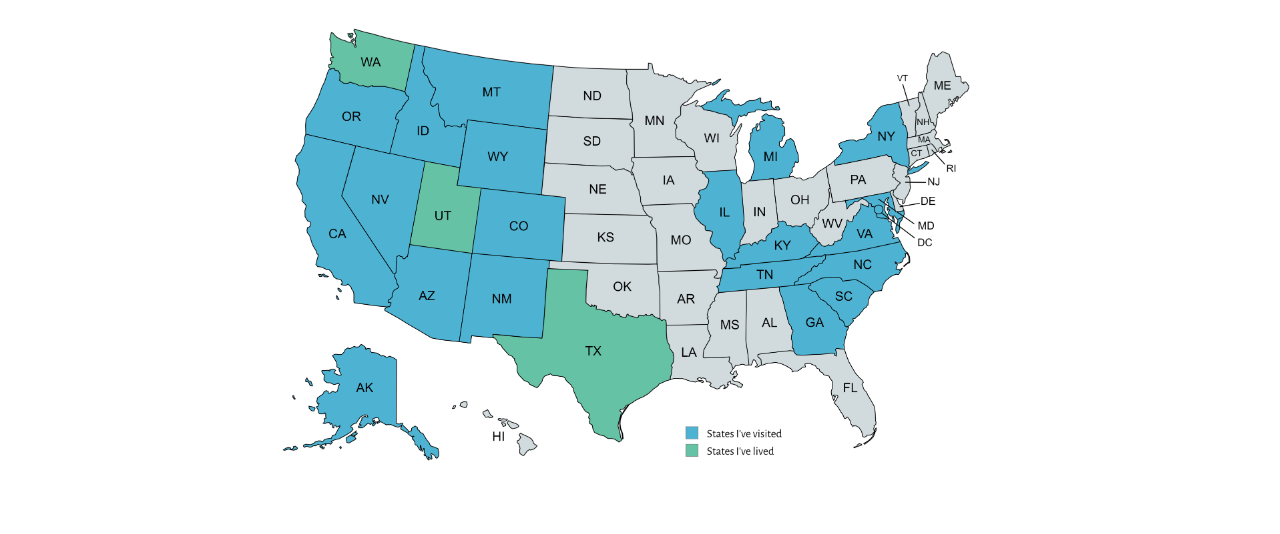
==== commit 347ff015: "prostate added" ====
--- a/index.html
+++ b/index.html
@@ -47,17 +47,32 @@
                 <p>[*=equal contribution]</p>
                 <br>
                 <div class="talk">
+                    <h5><a href="./papers/prostate.pdf">Therapy-Agnostic Prognostication of Prostate Cancer via MR Imaging and Clinical Data Integration.</a></h5>
+                    <ul>
+                        <li><span class="highlighted">Haocheng Dai</span>, Geoff Nelson, Glen Morrell, Jonathan Tward, and Sarang Joshi.</li>
+                        <li class="venue"><i>Preprint, 2025</i></li>
+                        🧑‍⚕️👁️ / <a href="./papers/prostate.pdf">Paper</a> / <a href="https://github.com/aarentai/Prostate-Prognostic">Code</a> / <a href="./slides/prostate.pdf">Slides</a> / <a href="./citations/prostate.txt">Citation</a>
+                    </ul>
+                </div>
+                <br>
+                <p class="aligncenter">
+                    <img src="./figures/prostate.png" alt="pmb" width="95%" />
+                </p>
+                <br>
+                <br>
+
+                <div class="talk">
                     <h5><a
                             href="https://arxiv.org/abs/2405.14030">Refining Skewed Perceptions in Vision-Language Models through Visual Representations.</a></h5>
                     <ul>
                         <li><span class="highlighted">Haocheng Dai</span>, Sarang Joshi.</li>
-                        <li class="venue"><i>Preprint, 2024</i></li>
-                        👨‍⚖️👁️ / <a href="https://arxiv.org/pdf/2405.14030">Paper</a> / <a href="https://github.com/aarentai/Spurious-VLM">Code</a> / <a href="./slides/cvpr.pdf">Slides</a> / <a href="./citations/nips2024.txt">Citation</a>
-                    </ul>
-                </div>
-                <br>
-                <p class="aligncenter">
-                    <img src="./figures/nips2024.png" alt="pmb" width="95%" />
+                        <li class="venue"><i>Preprint, 2025</i></li>
+                        👨‍⚖️👁️ / <a href="https://arxiv.org/pdf/2405.14030">Paper</a> / <a href="https://github.com/aarentai/Spurious-VLM">Code</a> / <a href="./slides/vlm.pdf">Slides</a> / <a href="./citations/vlm.txt">Citation</a>
+                    </ul>
+                </div>
+                <br>
+                <p class="aligncenter">
+                    <img src="./figures/vlm.png" alt="pmb" width="95%" />
                 </p>
                 <br>
                 <br>
@@ -66,13 +81,13 @@
                     <h5><a href="https://arxiv.org/abs/2501.00961">The Silent Majority: Demystifying Memorization Effect in the Presence of Spurious Correlations.</a></h5>
                     <ul>
                         <li>Chenyu You*, <span class="highlighted">Haocheng Dai*</span>, Yifei Min*, Jasjeet Sekhon, Sarang Joshi, James Duncan.</li>
-                        <li class="venue"><i>Preprint, 2024</i></li>
-                        👨‍⚖️👁️ / <a href="https://arxiv.org/pdf/2501.00961">Paper</a> / <a href="https://github.com/aarentai/Silent-Majority">Code</a> / <a href="./slides/nc.pdf">Slides</a> / <a href="./citations/nc.txt">Citation</a>
+                        <li class="venue"><i>Preprint, 2025</i></li>
+                        👨‍⚖️👁️ / <a href="https://arxiv.org/pdf/2501.00961">Paper</a> / <a href="https://github.com/aarentai/Silent-Majority">Code</a> / <a href="./slides/pruning.pdf">Slides</a> / <a href="./citations/pruning.txt">Citation</a>
                     </ul>
                 </div>
                 <br>
                 <p style="text-align: center;">
-                    <img src="./figures/nc.png" alt="pmb" width="80%" />
+                    <img src="./figures/pruning.png" alt="pmb" width="80%" />
                 </p>
                 <br>
                 <br>
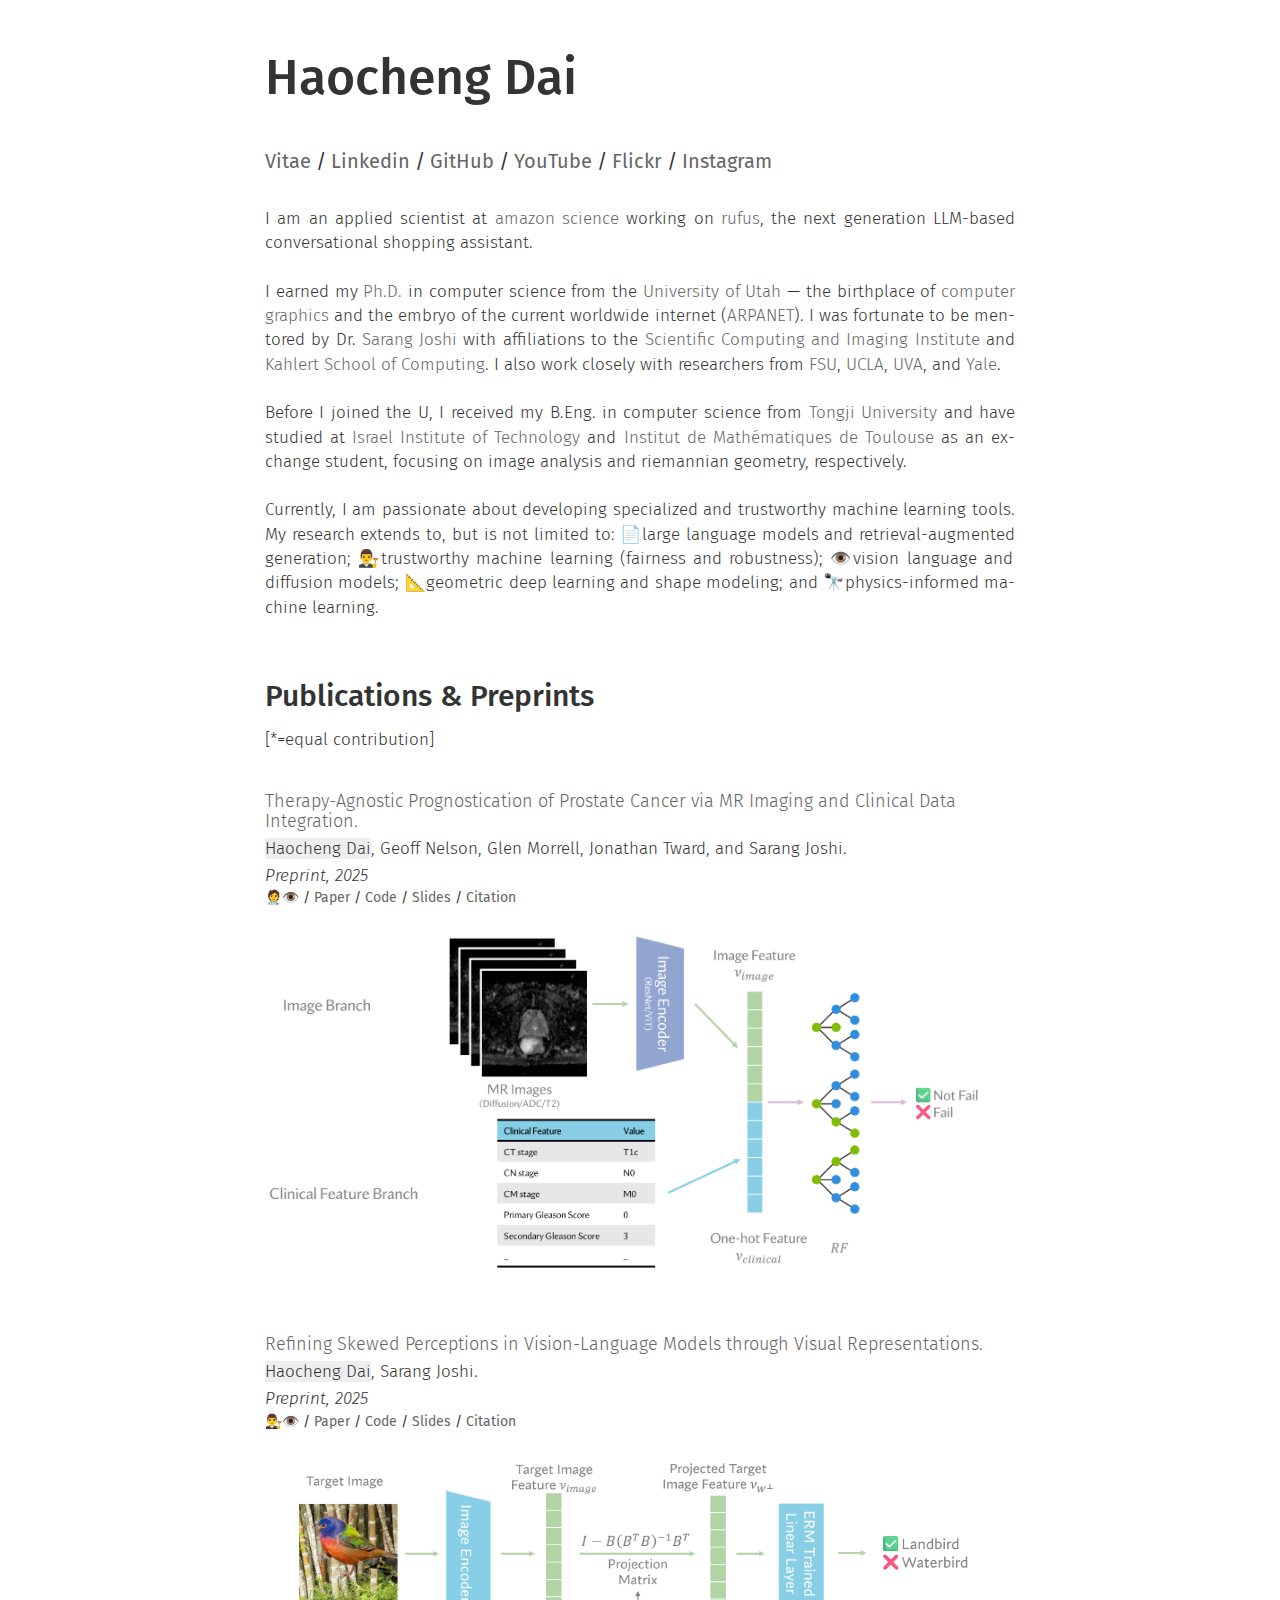
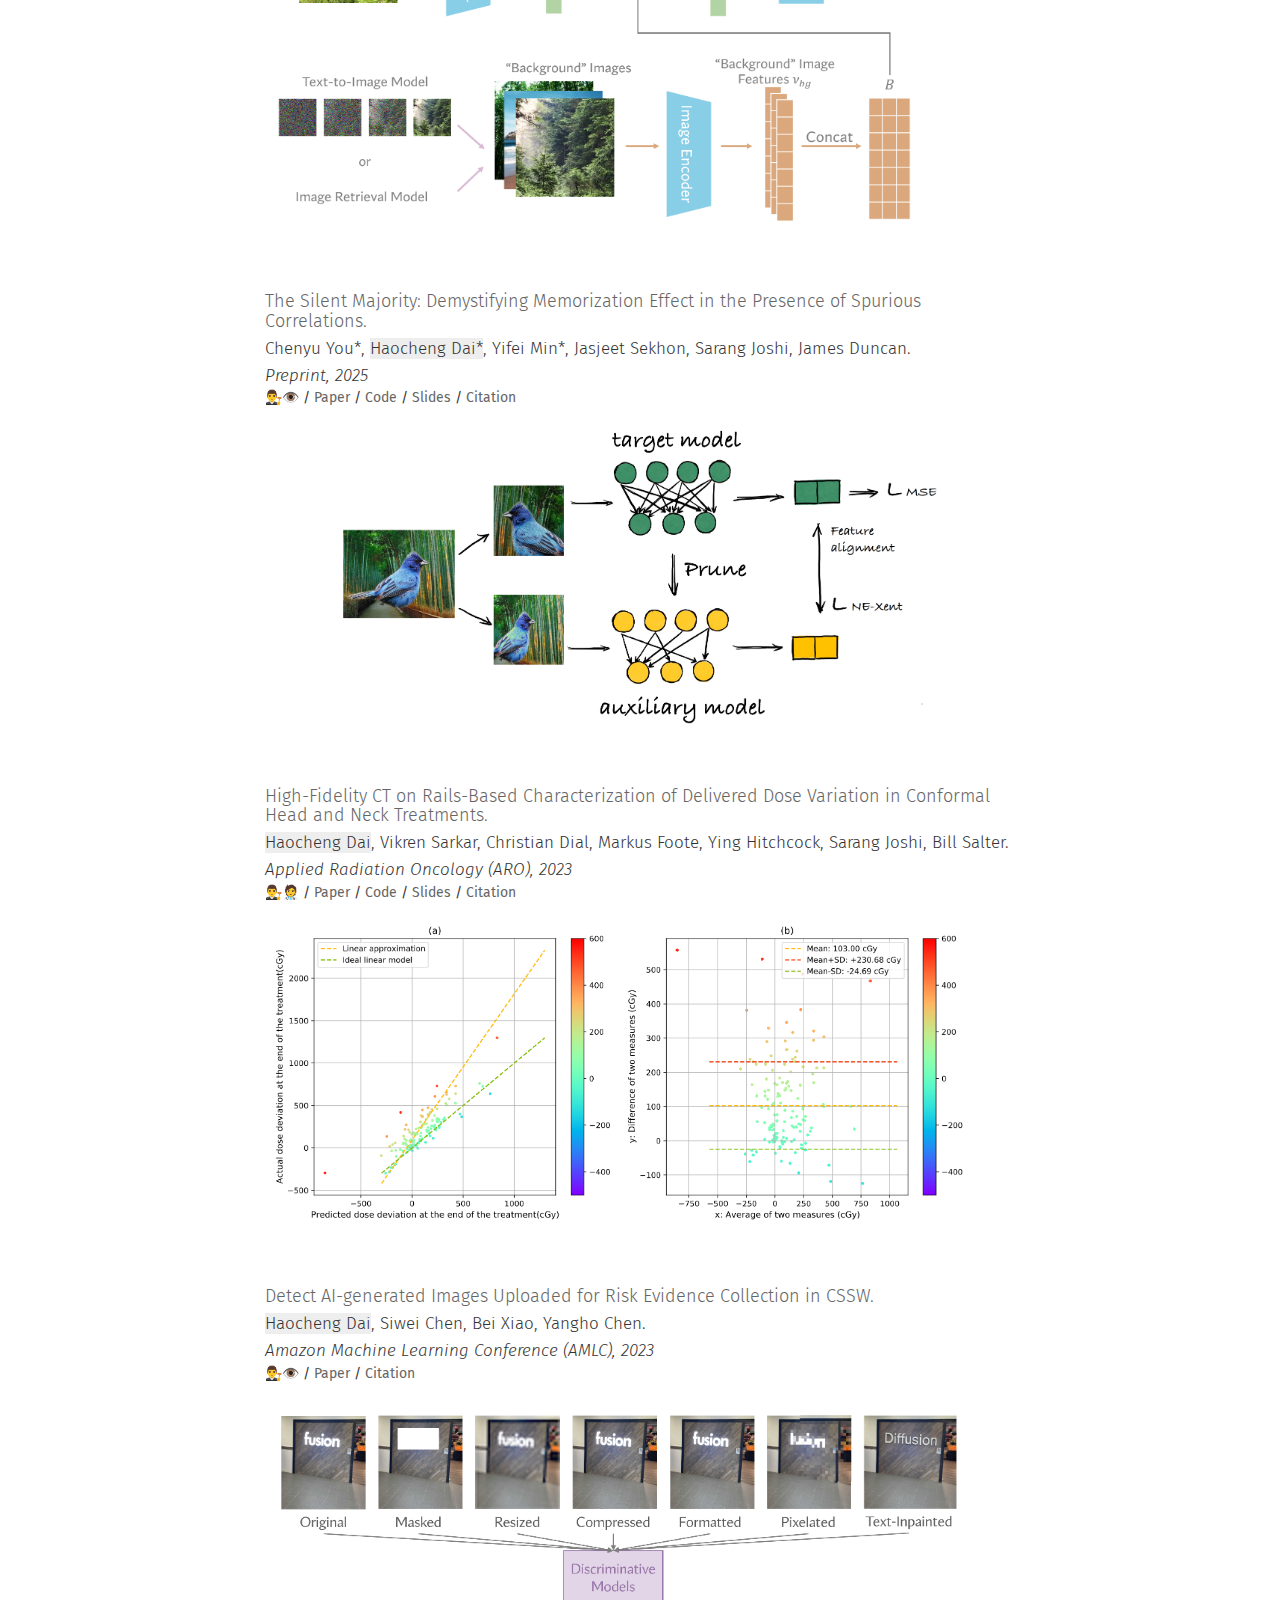
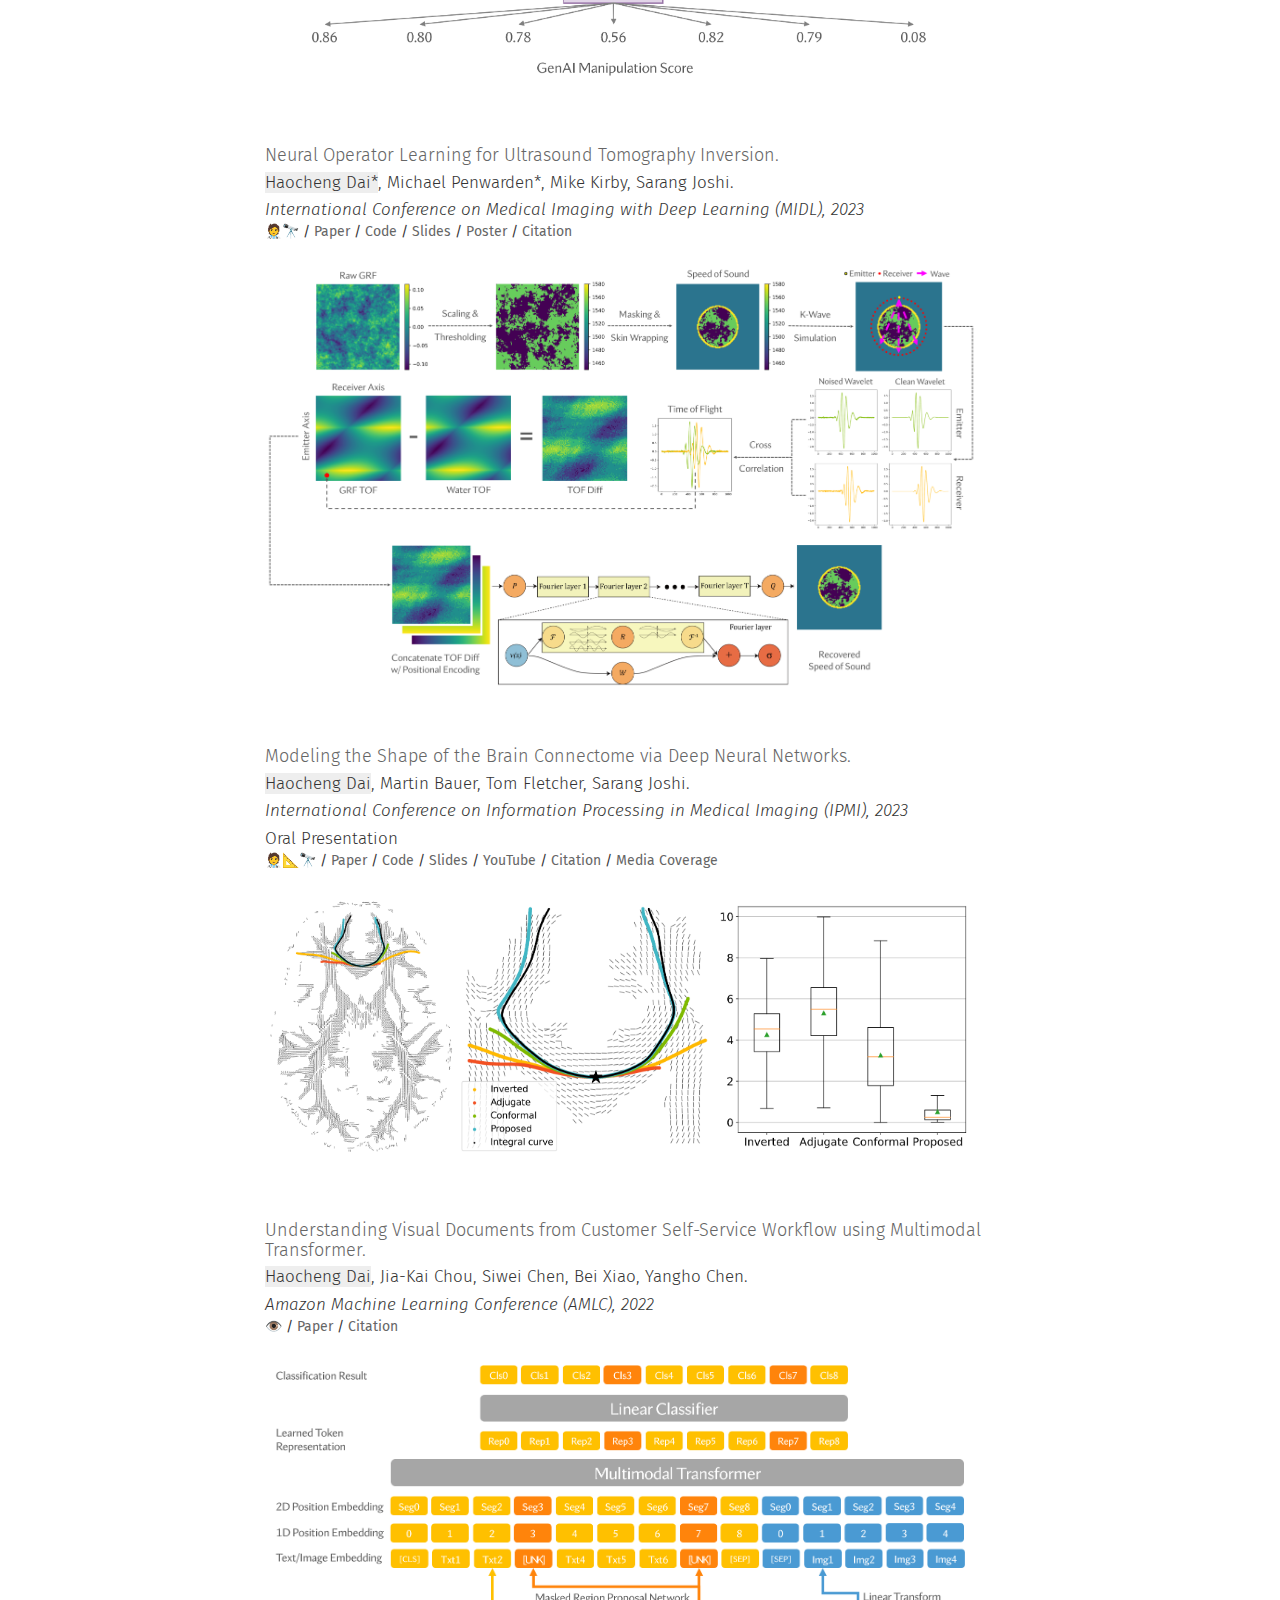
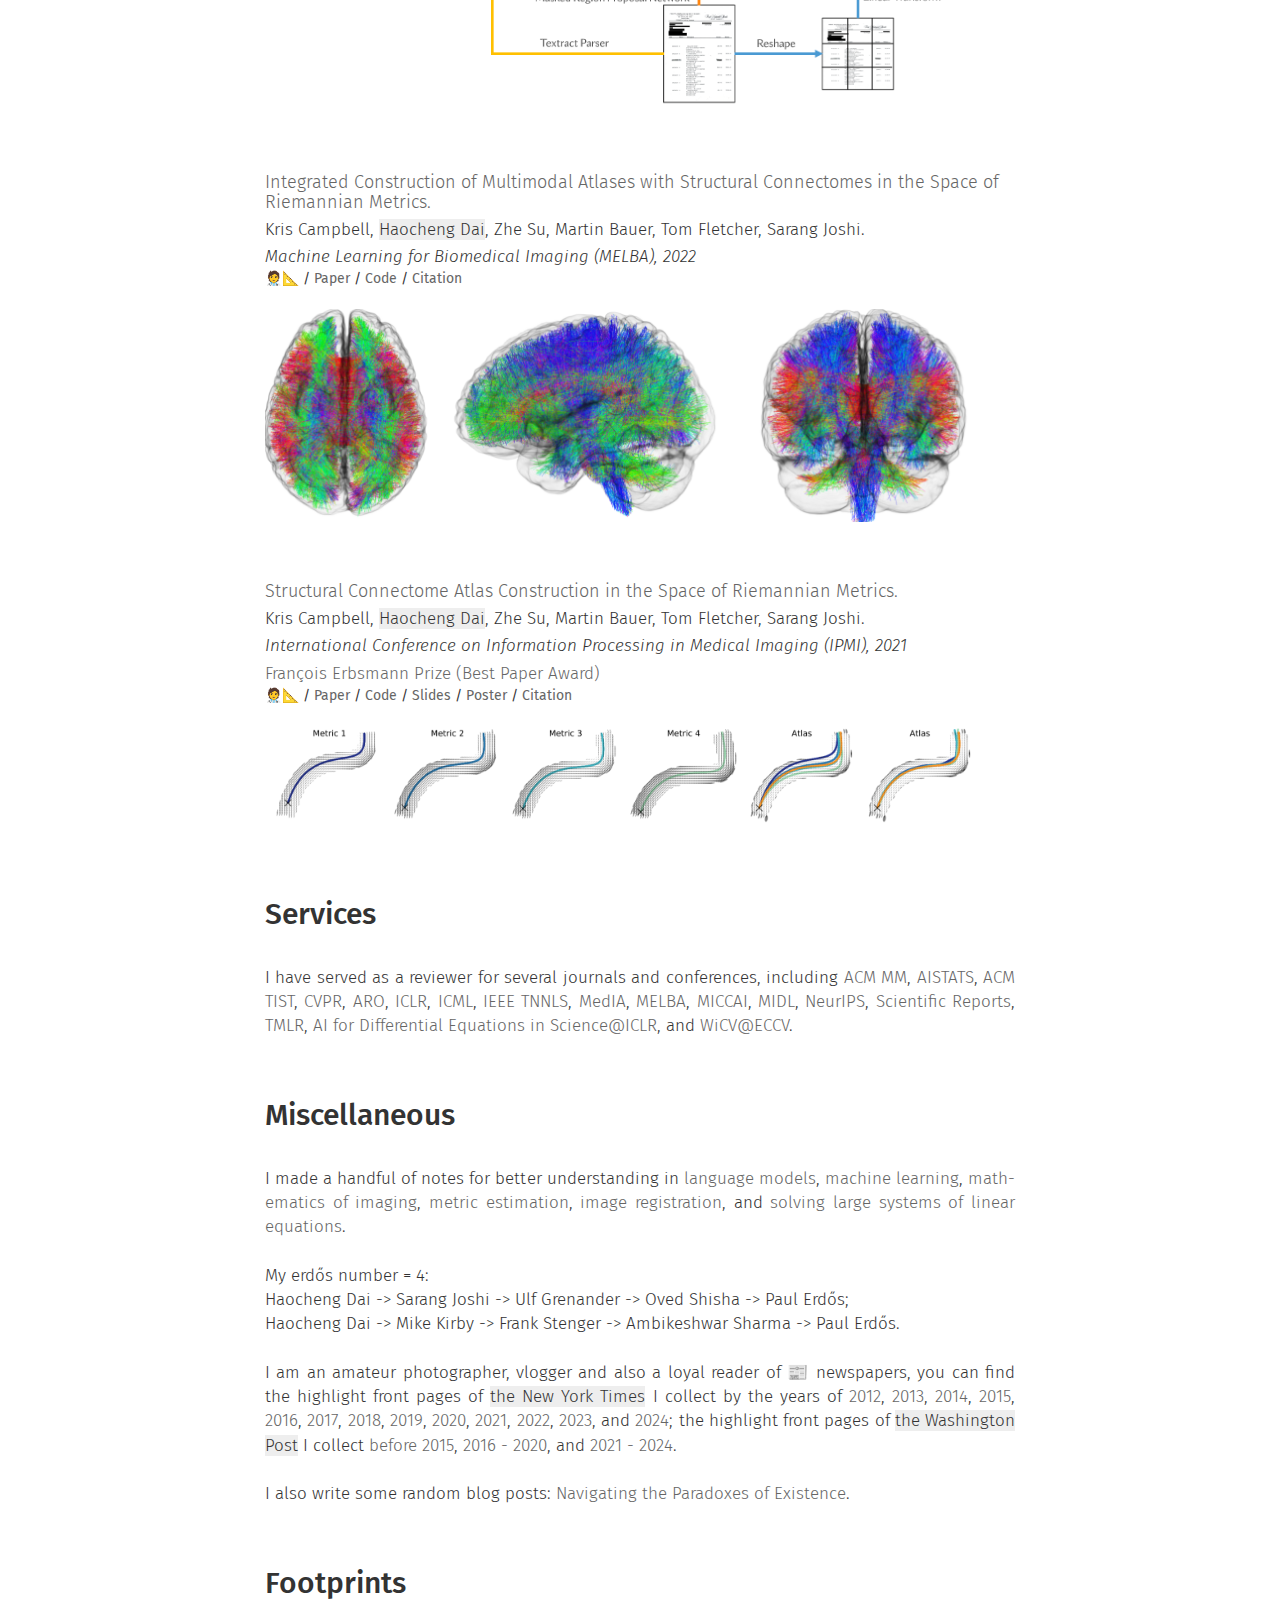
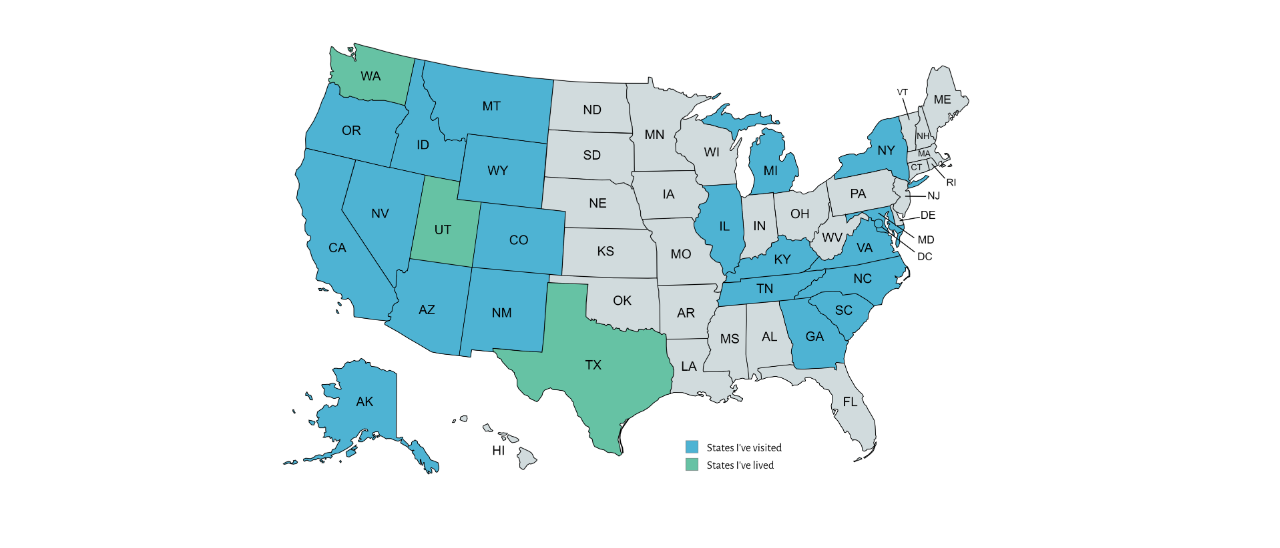
==== commit 84fba657: "style.css cleaned and blog template added" ====
--- a/index.html
+++ b/index.html
@@ -22,7 +22,7 @@
                     <div class="col-md-10">
                         <h1>Haocheng Dai</h1>
                         <br>
-                        <h3><a href="CV.pdf">Vitae</a> / <a href="https://www.linkedin.com/in/haocheng-dai-982740113/">Linkedin</a> / <a href="https://github.com/aarentai">GitHub</a> / <a href="https://www.youtube.com/channel/UCVT8QysnCZqdisAyo0CI0-g?view_as=subscriber">YouTube</a> / <a href="https://www.flickr.com/photos/189454914@N06/">Flickr</a> / <a href="https://www.instagram.com/aarent/?hl=en">Instagram</a></h3>
+                        <h4><a href="CV.pdf">Vitae</a> / <a href="https://www.linkedin.com/in/haocheng-dai-982740113/">Linkedin</a> / <a href="https://github.com/aarentai">GitHub</a> / <a href="https://www.youtube.com/channel/UCVT8QysnCZqdisAyo0CI0-g?view_as=subscriber">YouTube</a> / <a href="https://www.flickr.com/photos/189454914@N06/">Flickr</a> / <a href="https://www.instagram.com/aarent/?hl=en">Instagram</a></h4>
                     </div>
                 </div>
 
@@ -43,7 +43,7 @@
                 </div><br>
                 <br>
 
-                <h4>Publications & Preprints</h4>
+                <h3>Publications & Preprints</h3>
                 <p>[*=equal contribution]</p>
                 <br>
                 <div class="talk">
@@ -200,7 +200,7 @@
                 <br>
                 <br>
 
-                <h4>Services</h4>
+                <h3>Services</h3>
                 <br>
                 <p class="justified-text">
                     I have served as a reviewer for several journals and conferences, including <a href="https://2024.acmmm.org/">ACM MM</a>, <a href="https://virtual.aistats.org/">AISTATS</a>, <a href="https://dl.acm.org/journal/tist">ACM TIST</a>, <a href="https://cvpr.thecvf.com/">CVPR</a>, <a href="https://www.appliedradiationoncology.com/">ARO</a>, <a href="https://iclr.cc/">ICLR</a>, <a href="https://icml.cc/">ICML</a>, <a href="https://cis.ieee.org/publications/t-neural-networks-and-learning-systems">IEEE TNNLS</a>, <a href="https://www.sciencedirect.com/journal/medical-image-analysis">MedIA</a>, <a href="https://www.melba-journal.org/">MELBA</a>, <a href="https://conferences.miccai.org/2024/en/">MICCAI</a>, <a href="https://www.midl.io/">MIDL</a>, <a href="https://neurips.cc/">NeurIPS</a>, <a href="https://www.nature.com/srep/">Scientific Reports</a>, <a href="https://jmlr.org/tmlr/">TMLR</a>, <a href="https://ai4diffeqtnsinsci.github.io/program_committee">AI for Differential Equations in Science@ICLR</a>, and <a href="https://sites.google.com/view/wicveccv2024/home">WiCV@ECCV</a>.
@@ -208,7 +208,7 @@
                 <br>
                 <br>
                 
-                <h4>Miscellaneous</h4>
+                <h3>Miscellaneous</h3>
                 <br>
                 <p class="justified-text">
                     I made a handful of notes for better understanding in <a href="./notes/NoteonLanguageModels.pdf">language models</a>, <a href="./notes/NoteonMachineLearning.pdf">machine learning</a>, <a href="./notes/NoteonMathematicsofImaging.pdf">mathematics of imaging</a>, <a href="./notes/NoteonMetricEstimation.pdf">metric estimation</a>, <a href="./notes/NoteonRegistration.pdf">image registration</a>, and <a href="./notes/NoteonConjugateGradientMethod.pdf">solving large systems of linear equations</a>.<br>
@@ -218,12 +218,15 @@
                     Haocheng Dai -> Mike Kirby -> Frank Stenger -> Ambikeshwar Sharma -> Paul Erdős. <br>
                     <br>
                     I am an amateur photographer, vlogger and also a loyal reader of 📰 newspapers, you can find the highlight front pages of <span class="highlighted">the New York Times</span> I collect by the years of <a href="./NYTimes/NYT2012highlight.pdf">2012</a>, <a href="./NYTimes/NYT2013highlight.pdf">2013</a>, <a href="./NYTimes/NYT2014highlight.pdf">2014</a>, <a href="./NYTimes/NYT2015highlight.pdf">2015</a>, <a href="./NYTimes/NYT2016highlight.pdf">2016</a>, <a href="./NYTimes/NYT2017highlight.pdf">2017</a>, <a href="./NYTimes/NYT2018highlight.pdf">2018</a>, <a href="./NYTimes/NYT2019highlight.pdf">2019</a>, <a href="./NYTimes/NYT2020highlight.pdf">2020</a>, <a href="./NYTimes/NYT2021highlight.pdf">2021</a>, <a href="./NYTimes/NYT2022highlight.pdf">2022</a>, <a href="./NYTimes/NYT2023highlight.pdf">2023</a>, and <a href="./NYTimes/NYT2024highlight.pdf">2024</a>; the highlight front pages of <span class="highlighted">the Washington Post</span> I collect <a href="./WaPo/before2015.pdf">before 2015</a>, <a href="./WaPo/2016-2020.pdf">2016 - 2020</a>, and <a href="./WaPo/2021-2024.pdf">2021 - 2024</a>.
-                </p>
-                <br>
-                <br>
-                
-
-                <h4>Footprints</h4>
+                    <br>
+                    <br>
+                    I also write some random blog posts: <a href="./blogs/paradoxes-of-existence.html">Navigating the Paradoxes of Existence</a>.
+                </p>
+                <br>
+                <br>
+                
+
+                <h3>Footprints</h3>
                 <br>
                 <p class="aligncenter">
                     <img src="./figures/MapChart_Map.png" alt="ipmi" width="95%" />
--- a/style.css
+++ b/style.css
@@ -1,216 +1,144 @@
-@font-face{
-	font-family: 'Fira Sans', sans-serif;
+/* Fonts */
+@font-face {
+    font-family: 'Fira Sans', sans-serif;
 }
 
-.front-page { margin-right: 25px ; font-family: "Lato"; font-size:16px; }
+/* General Styles */
+* {
+    margin: 0;
+    padding: 0;
+}
 
-.inblog { font-family: "Lato"; font-weight: 400; margin-right: 25px;}
-.inblog h3 { margin-bottom: 5px; font-size: 18px; font-family: "Lato"; font-weight: 310;}
+body {
+    font-family: 'Fira Sans', sans-serif;
+}
 
+a {
+    color: #666666;
+    text-decoration: none;
+}
 
-*{margin:0;padding:0;}
-a { color: #445588; text-decoration: none; }/*4b2d83,ea56c4,752fb6*/
 a:hover {
-	background-color: #eeeeee;
-	color: #445588;
-	text-decoration: none;
+    background-color: #eeeeee;
+    color: #000000;
+    text-decoration: none;
+}
+
+::selection {
+    background-color: #000000;
+    color: #ffffff;
 }
 
 .highlighted {
-	background-color: #eeeeee;
+    background-color: #eeeeee;
 }
 
-.top {padding-top: 40px;}
-
-.justified-text {
-	text-align: justify;
-	/* Aligns the text to both sides */
-	hyphens: auto;
-	/* Enables automatic hyphenation */
-	word-break: break-word;
-	/* Ensures proper word-breaking */
-	/* line-height: 1.6; */
-	/* Improves line spacing for readability */
+.top {
+    padding-top: 40px;
 }
 
-::selection {
-	background-color: #445588;
-	color: #ffffff;
+/* .justified-text {
+    text-align: justify;
+    hyphens: auto;
+    word-break: break-word;
+} */
+
+/* Headings */
+h1, h2, h3, h4, h5, h6 {
+    font-family: 'Fira Sans', sans-serif;
+    font-weight: 500;
+    margin-top: 10px;
+    margin-bottom: 15px;
 }
 
-h1 {
-	font-family: 'Fira Sans', sans-serif;
-	font-weight: 500;
-	font-size:50px;
-	margin-bottom: 15px;
-	margin-top: 10px;
+h1 { font-size: 50px; }
+h2 { font-size: 40px; }
+h3 { font-size: 30px; }
+h4 { font-size: 20px; font-weight: 400;}
+h5 { font-size: 18px; font-weight: 390; margin-bottom: 5px;}
+
+p {
+    font-weight: 380;
+    font-size: 17px;
+    margin-bottom: 10px;
+    text-align: justify;
+    hyphens: auto;
+    word-break: break-word;
 }
 
-h2 {
-	font-family: 'Fira Sans', sans-serif;
-	font-weight: 400;
-	font-size: 18px;
-	margin-bottom: 4px;
-	margin-top: 0px;
+/* List Styles */
+#cv li, .talk li {
+    list-style-type: none;
+    font-size: 17px;
+    font-weight: 300;
 }
 
-h3 {
-	font-family: 'Fira Sans', sans-serif;
-	font-weight: 450;
-	font-size: 20px;
-	margin-top: 20px;
+.talk ul, .talk li {
+    margin: 0;
 }
 
-h4 {
-	font-family: 'Fira Sans', sans-serif;
-	font-weight: 500;
-	font-size: 30px;
-	margin-bottom: 10px;
-	margin-top: 10px;
+.talk {
+    font-family: 'Fira Sans', sans-serif;
+    margin: 0;
 }
 
-h5 {
-	font-family: 'Fira Sans', sans-serif;
-	font-weight: 390;
-	font-size: 18px;
-	margin-bottom: 5px;
-	margin-top: 15px;
+/* Layout */
+.col {
+    width: 350px;
+    margin: 0 40px 8px 0;
+    float: left;
+    font-size: 0.95em;
+    padding-left: 10px;
 }
 
-p {
-	font-family: 'Fira Sans', sans-serif;
-	font-weight: 380;
-	font-size: 17px;
-	margin-bottom: 10px;
+.col.last {
+    width: 615px;
+    margin-right: 0;
+    padding: 0;
 }
 
-
-.blog p {
-	font-family: 'Fira Sans', sans-serif;
-	font-weight: 400;
-	font-size: 21px;
-	margin-bottom: 20px;
-	text-align: justify;
-	margin-top: 5px;
+#footer {
+    clear: both;
+    border-top: 1px solid #ddd;
+    padding: 20px 0;
+    font-size: 0.9em;
+    color: #999;
 }
 
-
-.blog h5 {
-	font-family: 'Fira Sans', sans-serif;
-	font-weight: 400;
-	font-size: 20px;
-	margin-bottom: 8px;
-	margin-top: 15px;
+/* Miscellaneous */
+.venue {
+    padding-top: 3px;
 }
 
-
-.venue {
-	padding-top: 3px;
-}
-
-pre {margin-bottom: 20px; padding-bottom: 5px;}
-
-
-.address {margin: 15px 0 20px 60px;}
-.address li {list-style-type: none; margin-bottom: 3px;}
-
-.talk {
-	margin: 0 0 0 0;
-	font-family: 'Fira Sans', sans-serif;
-}
-.talk ul {
-	margin: 0 0 0px 0px;
-
-}
-.talk li {
-	list-style-type: none;
-	margin: 0 0 0px 0px;
-	font-family: 'Fira Sans', sans-serif;
-	font-weight: 300;
-	font-size: 17px;
-}
-
-.col { width: 350px; margin: 0 40px 8px 0; float: left; font-size: .95em; padding: 0 0 0px 10px; }
-	.col.last { width: 615px; margin-right: 0; padding: 0 0 0 0;}
-
-#cv li { list-style-type: none;}
-
-.cv h4 {
-	padding-top: 20px;
-}
-
-
-#footer { clear: both; border-top: 1px solid #ddd; padding: 20px 0; font-size: .9em; color: #999; }
-
-IMG.displayed {
-    display: inline-block;
-    vertical-align: right;
-    float: none;
-    margin-right: auto;
-	padding-right: 0px;
-	margin-right: 0px;
-}
+/* pre {
+    margin-bottom: 20px;
+    padding-bottom: 5px;
+} */
 
 code {
     margin-left: auto;
     margin-right: auto;
 }
 
-.blogtimestamp {
-	font-size: 13px;
-	color: #707070;
+pre {
+    margin-top: 20px;
+    margin-bottom: 20px;
+    background-color: #f5f5f5;
+    padding: 10px;
+    border-radius: 10px;
+    font-size: 13px;
+	text-align: left; 
+    overflow-x: auto;
 }
 
-.post h1 {
-	font-family: 'Fira Sans', sans-serif;
-	font-weight: 500;
-	font-size:35px;
-	margin-bottom: 15px;
-	margin-top: 10px;
+.blogtimestamp {
+    font-size: 13px;
+    color: #707070;
 }
 
-
-.post h2 {
-	font-family: 'Fira Sans', sans-serif;
-	font-weight: 500;
-	font-size:30px;
-	margin-bottom: 15px;
-	margin-top: 30px;
+IMG.displayed {
+    display: inline-block;
+    float: none;
+    margin: 0 auto;
+    padding-right: 0;
 }
-
-.post h3 {
-	font-family: 'Fira Sans', sans-serif;
-	font-weight: 500;
-	font-size:25px;
-	margin-bottom: 15px;
-	margin-top: 30px;
-}
-
-.post h4 {
-	font-family: 'Fira Sans', sans-serif;
-	font-weight: 500;
-	font-size:20px;
-	margin-bottom: 15px;
-	margin-top: 20px;
-}
-
-.post p {
-	font-family: 'Fira Sans', sans-serif;
-	font-weight: 400;
-	font-size: 16px;
-	margin-bottom: 10px;
-}
-
-.post pre {
-	margin-top: 20px;
-}
-
-.meta p {
-	font-size: 16px;
-	color: #909090;
-	padding-bottom: 5px;
-}
-
-.meta a {
-	color: #909090;
-}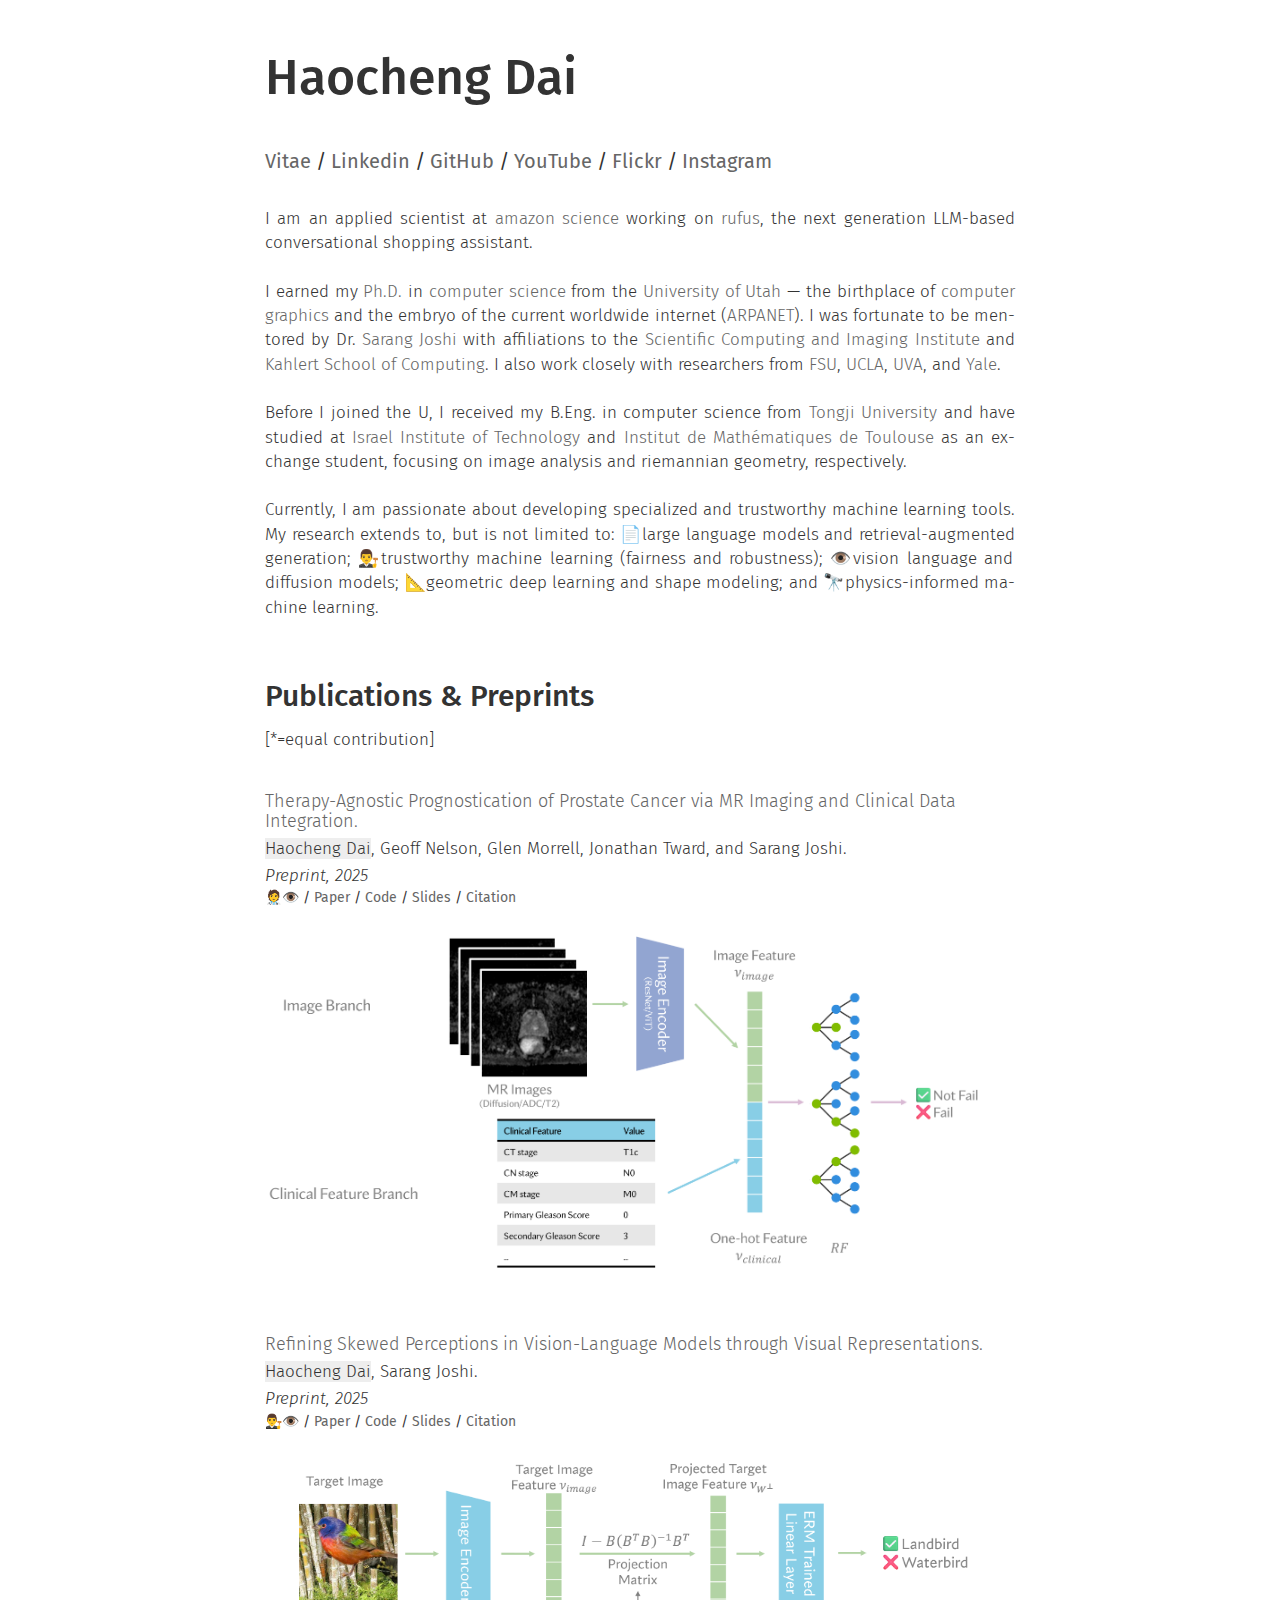
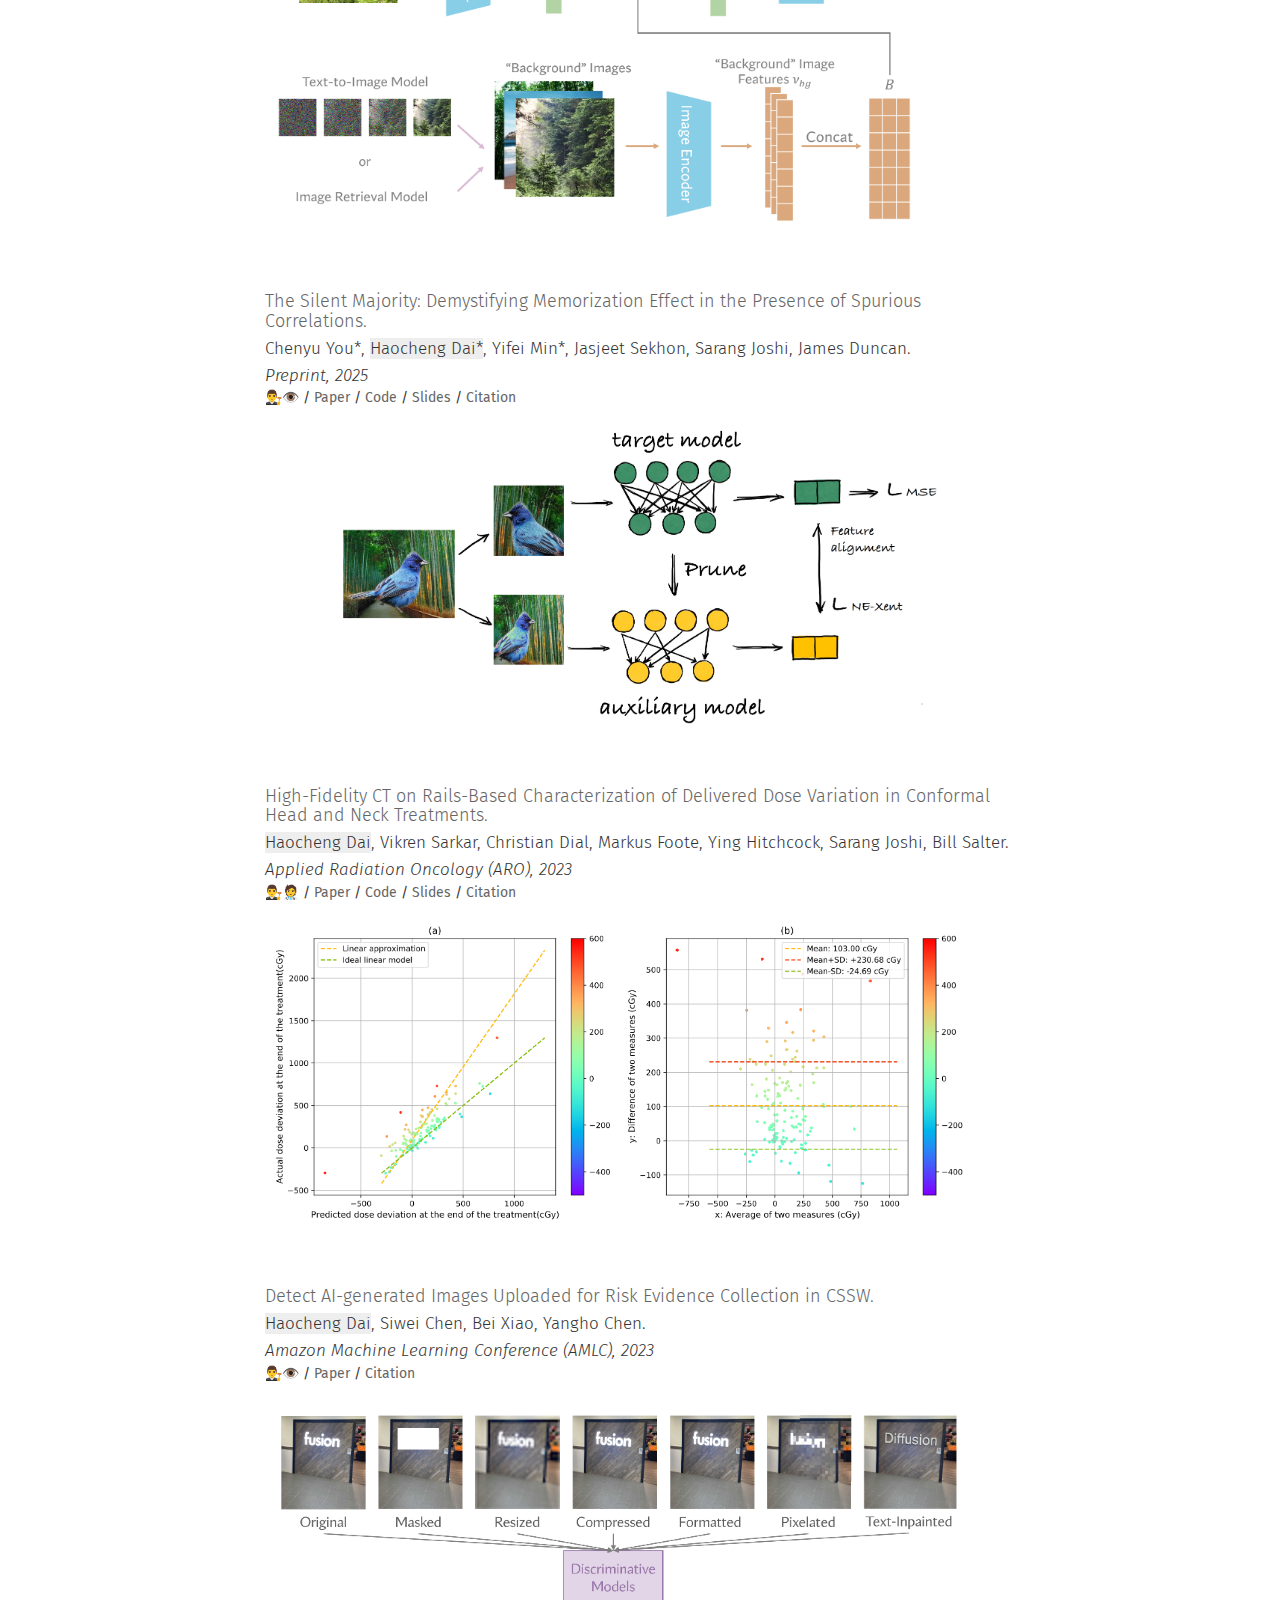
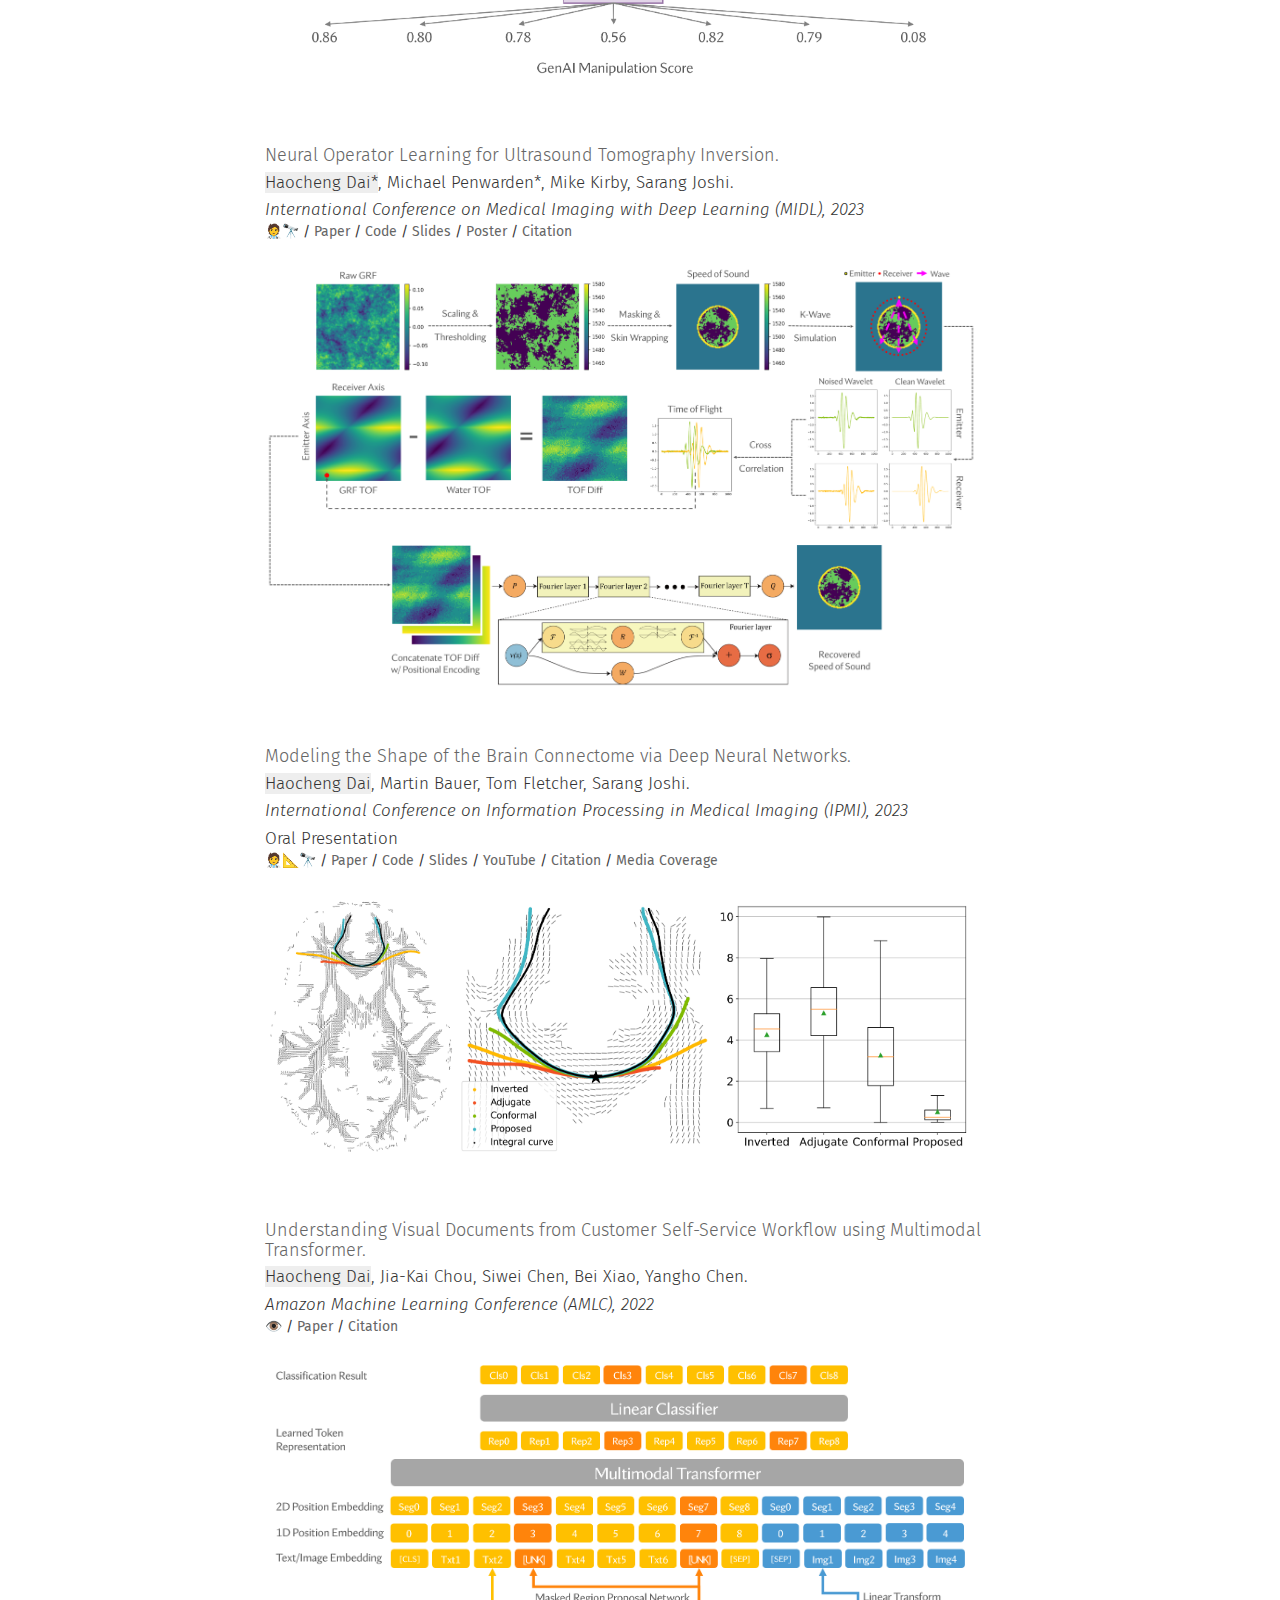
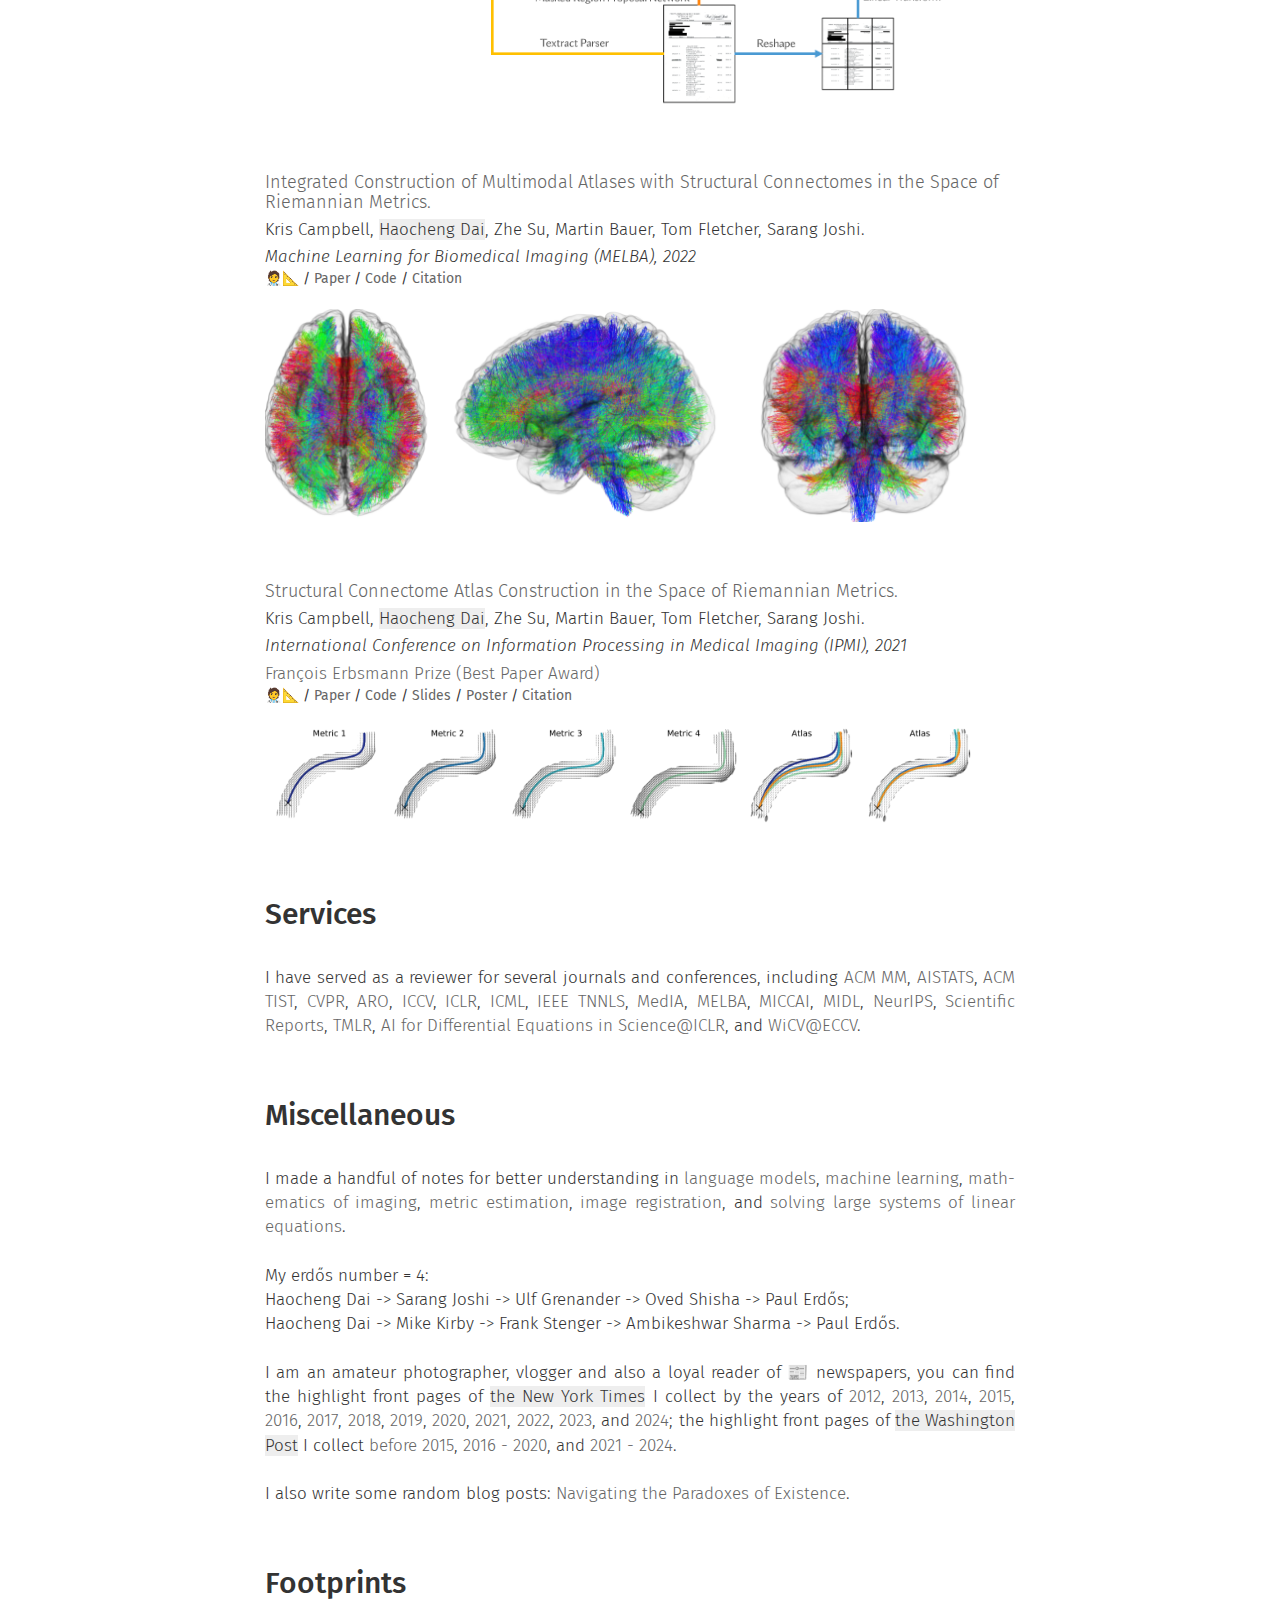
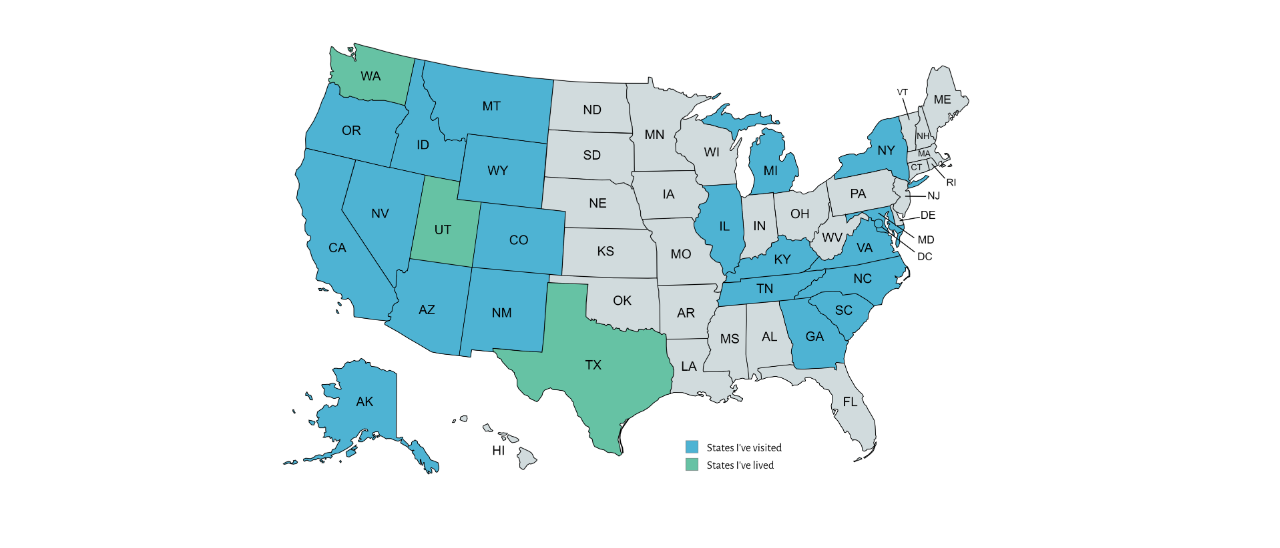
==== commit 1b7e6e7d: "adding cs.utah.edu" ====
--- a/index.html
+++ b/index.html
@@ -31,7 +31,7 @@
                         <p class="justified-text">I am an applied scientist at <a href="https://www.amazon.science/">amazon science</a> working on <a href="https://www.aboutamazon.com/news/retail/how-to-use-amazon-rufus">rufus</a>, the next generation LLM-based conversational shopping assistant. 
                         <br>
                         <br>
-                        I earned my <a href="utah_diploma.pdf">Ph.D.</a> in computer science from the <a href="http://www.utah.edu">University of Utah</a> — the birthplace of <a href="https://spectrum.ieee.org/history-of-computer-graphics-industry">computer graphics</a> and the embryo of the current worldwide internet (<a href="https://attheu.utah.edu/facultystaff/birth-of-the-internet/">ARPANET</a>). I was fortunate to be mentored by Dr. <a href="https://scholar.google.com/citations?user=GyqdQTEAAAAJ&hl=en">Sarang Joshi</a> with affiliations to the <a href="http://www.sci.utah.edu">Scientific Computing and Imaging Institute</a> and <a href="http://www.cs.utah.edu">Kahlert School of Computing</a>. I also work closely with researchers from <a href="http://www.fsu.edu">FSU</a>, <a href="http://www.ucla.edu">UCLA</a>, <a href="http://www.virginia.edu">UVA</a>, and <a href="http://www.yale.edu">Yale</a>. 
+                        I earned my <a href="https://www.proquest.com/docview/3164908810">Ph.D.</a> in <a href="http://www.cs.utah.edu">computer science</a> from the <a href="http://www.utah.edu">University of Utah</a> — the birthplace of <a href="https://spectrum.ieee.org/history-of-computer-graphics-industry">computer graphics</a> and the embryo of the current worldwide internet (<a href="https://attheu.utah.edu/facultystaff/birth-of-the-internet/">ARPANET</a>). I was fortunate to be mentored by Dr. <a href="https://scholar.google.com/citations?user=GyqdQTEAAAAJ&hl=en">Sarang Joshi</a> with affiliations to the <a href="http://www.sci.utah.edu">Scientific Computing and Imaging Institute</a> and <a href="http://www.cs.utah.edu">Kahlert School of Computing</a>. I also work closely with researchers from <a href="http://www.fsu.edu">FSU</a>, <a href="http://www.ucla.edu">UCLA</a>, <a href="http://www.virginia.edu">UVA</a>, and <a href="http://www.yale.edu">Yale</a>. 
                         <br>
                         <br>
                         Before I joined the U, I received my B.Eng. in computer science from <a href="https://en.tongji.edu.cn/">Tongji University</a> and have studied at <a href="https://www.technion.ac.il/en/home-2/">Israel Institute of Technology</a> and <a href="https://www.math.univ-toulouse.fr/?lang=en">Institut de Mathématiques de Toulouse</a> as an exchange student, focusing on image analysis and riemannian geometry, respectively. 
@@ -203,7 +203,7 @@
                 <h3>Services</h3>
                 <br>
                 <p class="justified-text">
-                    I have served as a reviewer for several journals and conferences, including <a href="https://2024.acmmm.org/">ACM MM</a>, <a href="https://virtual.aistats.org/">AISTATS</a>, <a href="https://dl.acm.org/journal/tist">ACM TIST</a>, <a href="https://cvpr.thecvf.com/">CVPR</a>, <a href="https://www.appliedradiationoncology.com/">ARO</a>, <a href="https://iclr.cc/">ICLR</a>, <a href="https://icml.cc/">ICML</a>, <a href="https://cis.ieee.org/publications/t-neural-networks-and-learning-systems">IEEE TNNLS</a>, <a href="https://www.sciencedirect.com/journal/medical-image-analysis">MedIA</a>, <a href="https://www.melba-journal.org/">MELBA</a>, <a href="https://conferences.miccai.org/2024/en/">MICCAI</a>, <a href="https://www.midl.io/">MIDL</a>, <a href="https://neurips.cc/">NeurIPS</a>, <a href="https://www.nature.com/srep/">Scientific Reports</a>, <a href="https://jmlr.org/tmlr/">TMLR</a>, <a href="https://ai4diffeqtnsinsci.github.io/program_committee">AI for Differential Equations in Science@ICLR</a>, and <a href="https://sites.google.com/view/wicveccv2024/home">WiCV@ECCV</a>.
+                    I have served as a reviewer for several journals and conferences, including <a href="https://2024.acmmm.org/">ACM MM</a>, <a href="https://virtual.aistats.org/">AISTATS</a>, <a href="https://dl.acm.org/journal/tist">ACM TIST</a>, <a href="https://cvpr.thecvf.com/">CVPR</a>, <a href="https://www.appliedradiationoncology.com/">ARO</a>, <a href="https://iccv.thecvf.com/">ICCV</a>, <a href="https://iclr.cc/">ICLR</a>, <a href="https://icml.cc/">ICML</a>, <a href="https://cis.ieee.org/publications/t-neural-networks-and-learning-systems">IEEE TNNLS</a>, <a href="https://www.sciencedirect.com/journal/medical-image-analysis">MedIA</a>, <a href="https://www.melba-journal.org/">MELBA</a>, <a href="https://conferences.miccai.org/2024/en/">MICCAI</a>, <a href="https://www.midl.io/">MIDL</a>, <a href="https://neurips.cc/">NeurIPS</a>, <a href="https://www.nature.com/srep/">Scientific Reports</a>, <a href="https://jmlr.org/tmlr/">TMLR</a>, <a href="https://ai4diffeqtnsinsci.github.io/program_committee">AI for Differential Equations in Science@ICLR</a>, and <a href="https://sites.google.com/view/wicveccv2024/home">WiCV@ECCV</a>.
                 </p>
                 <br>
                 <br>
